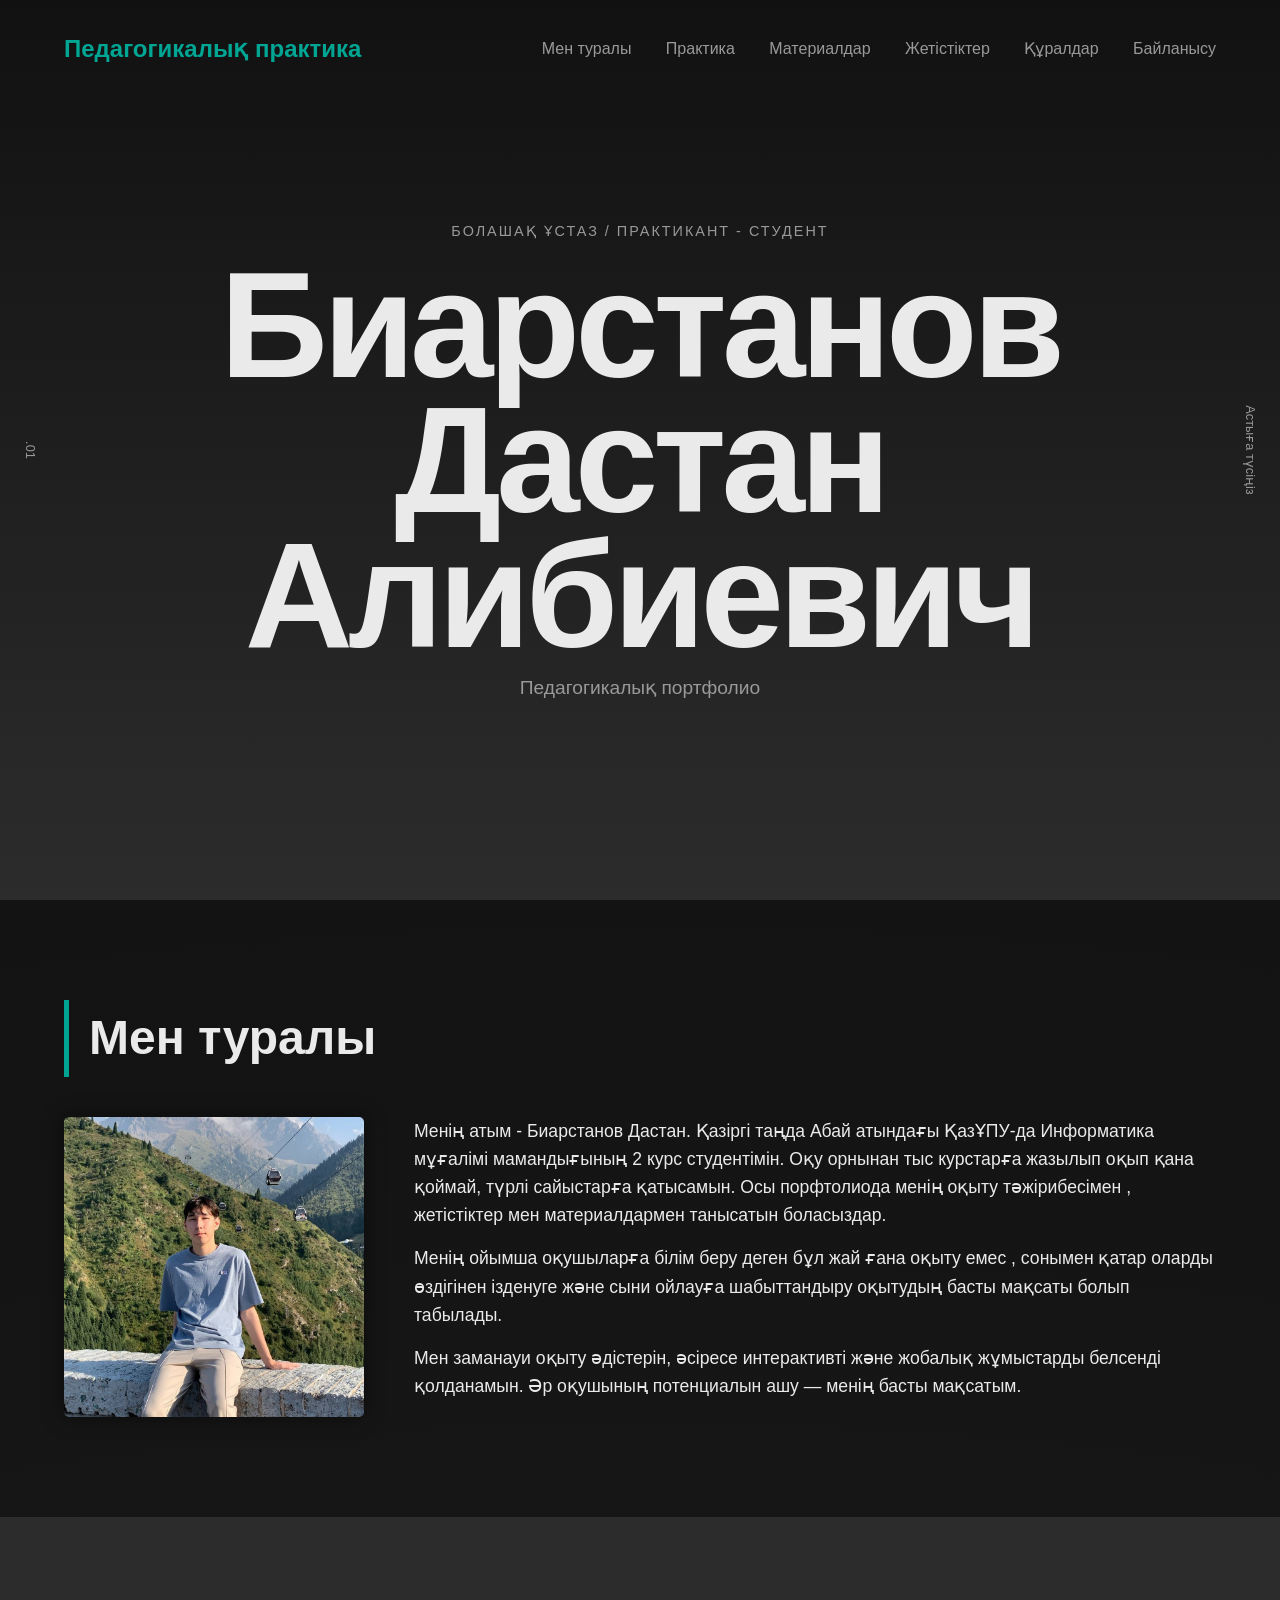
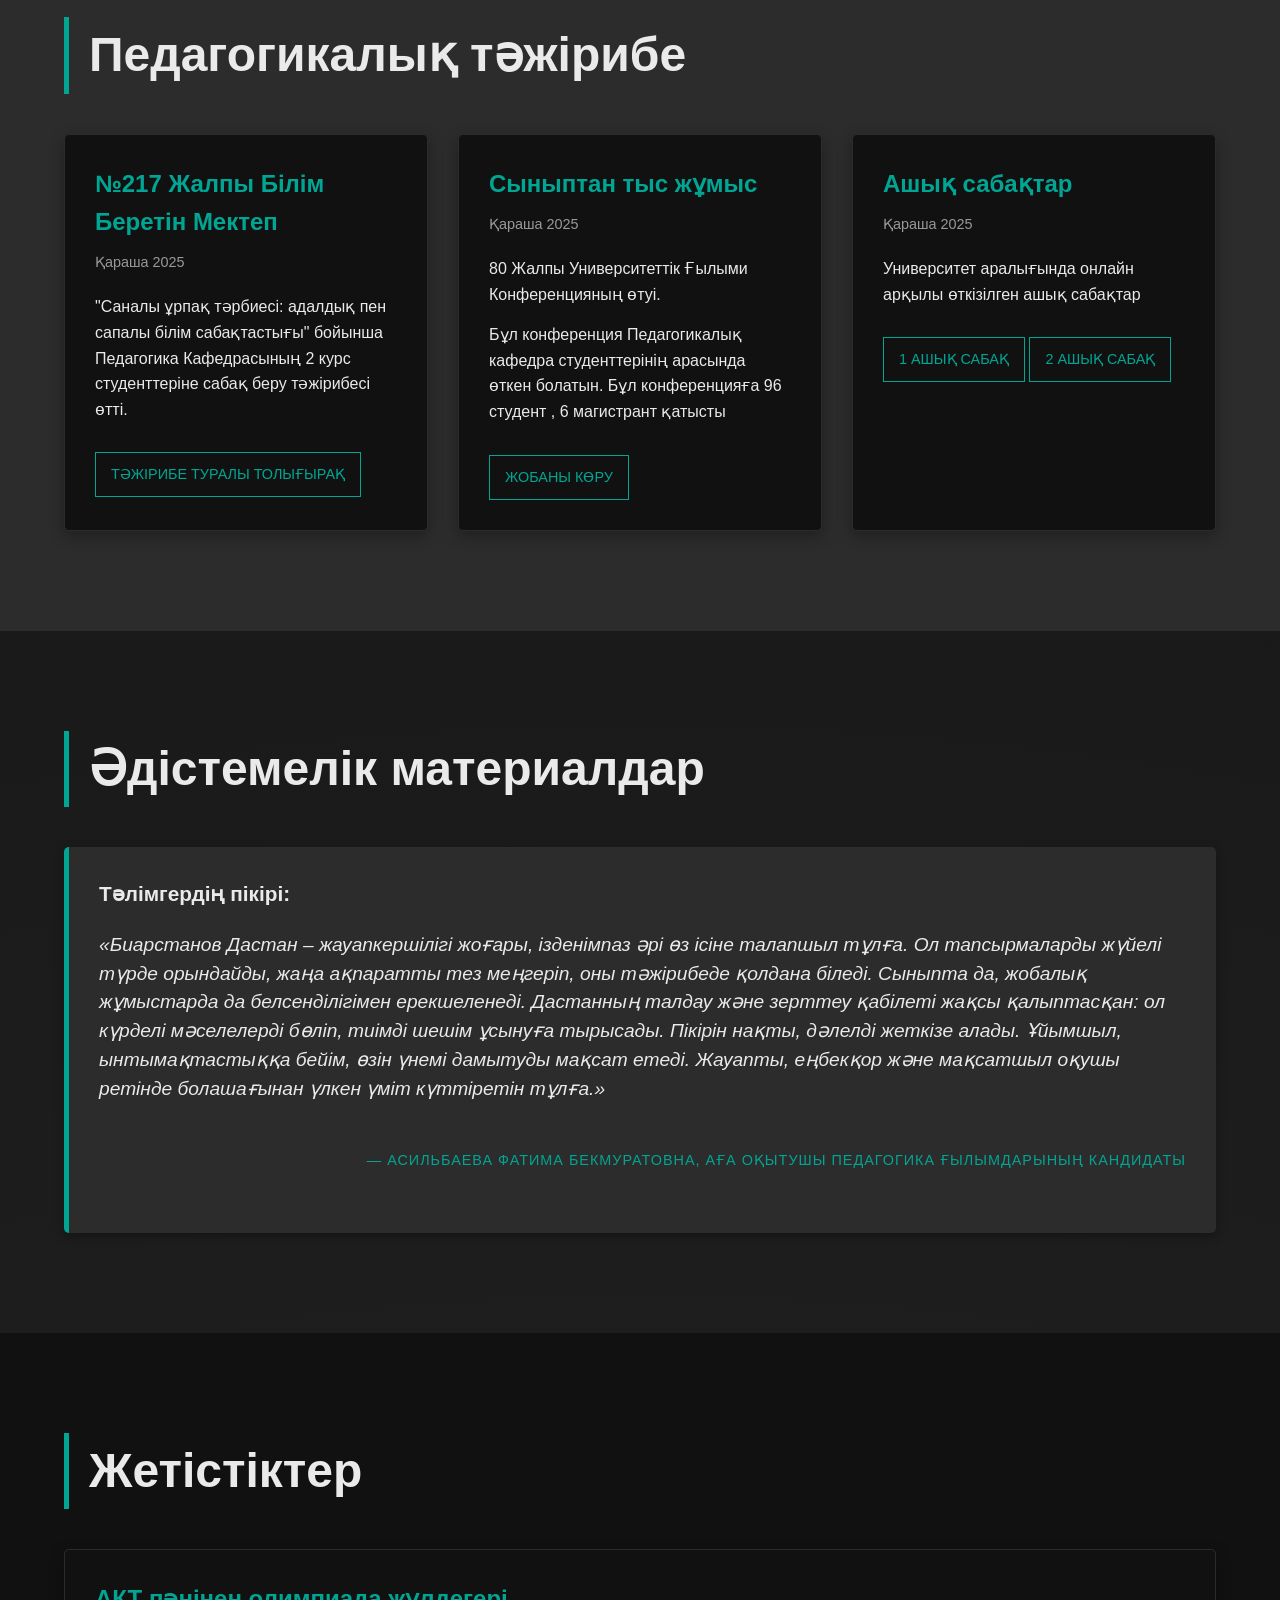
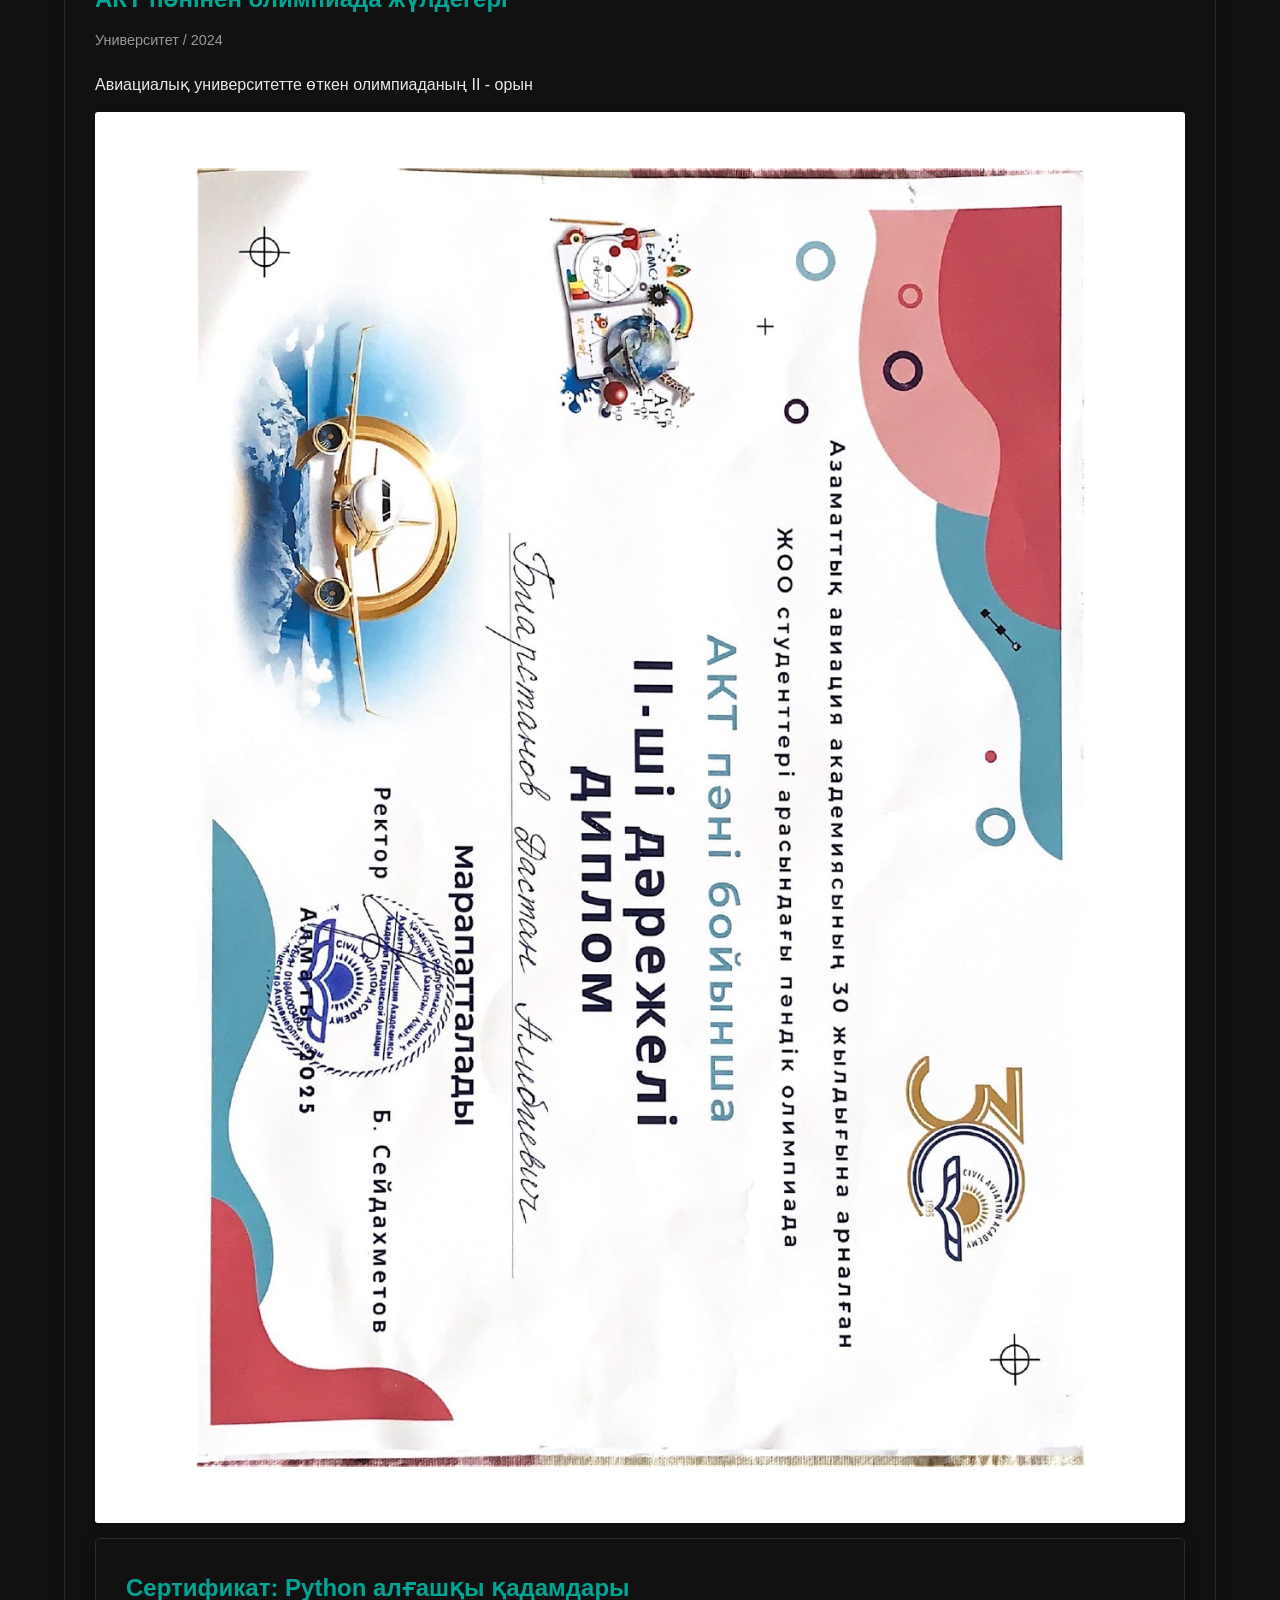
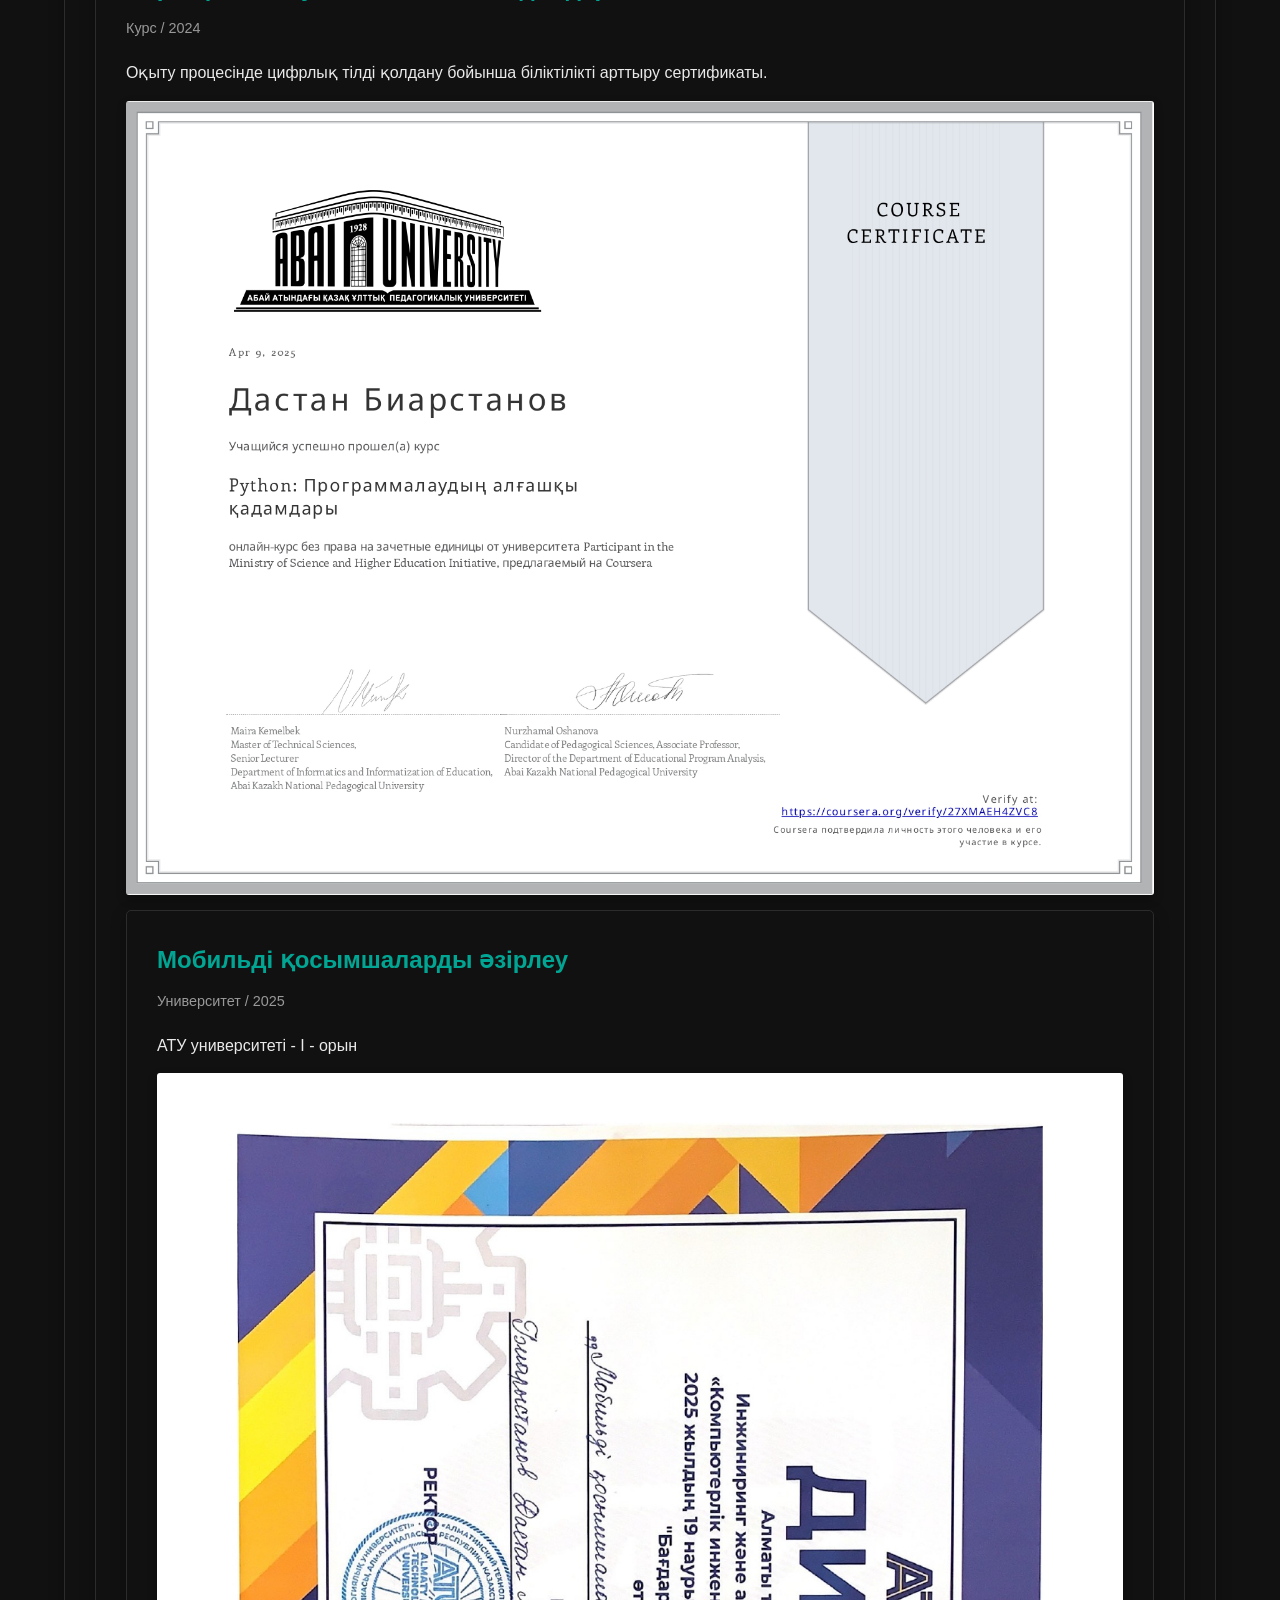
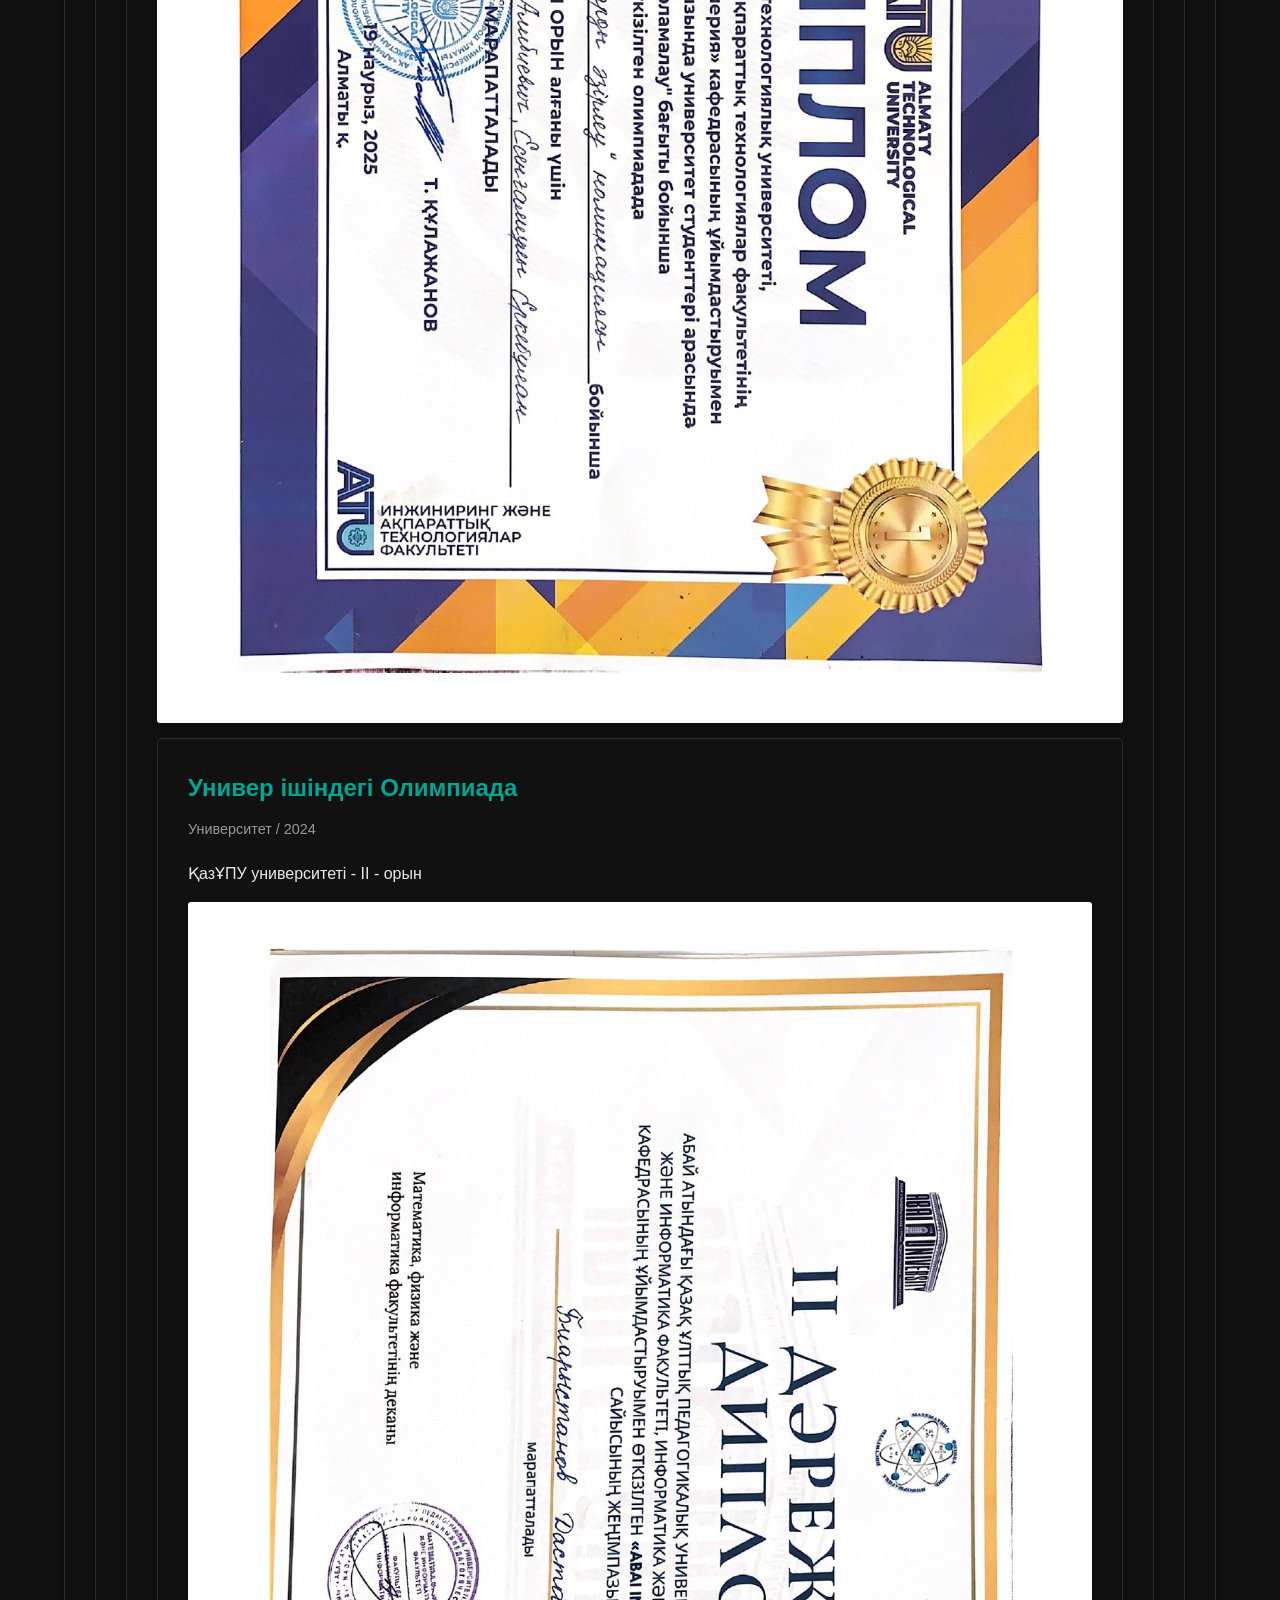
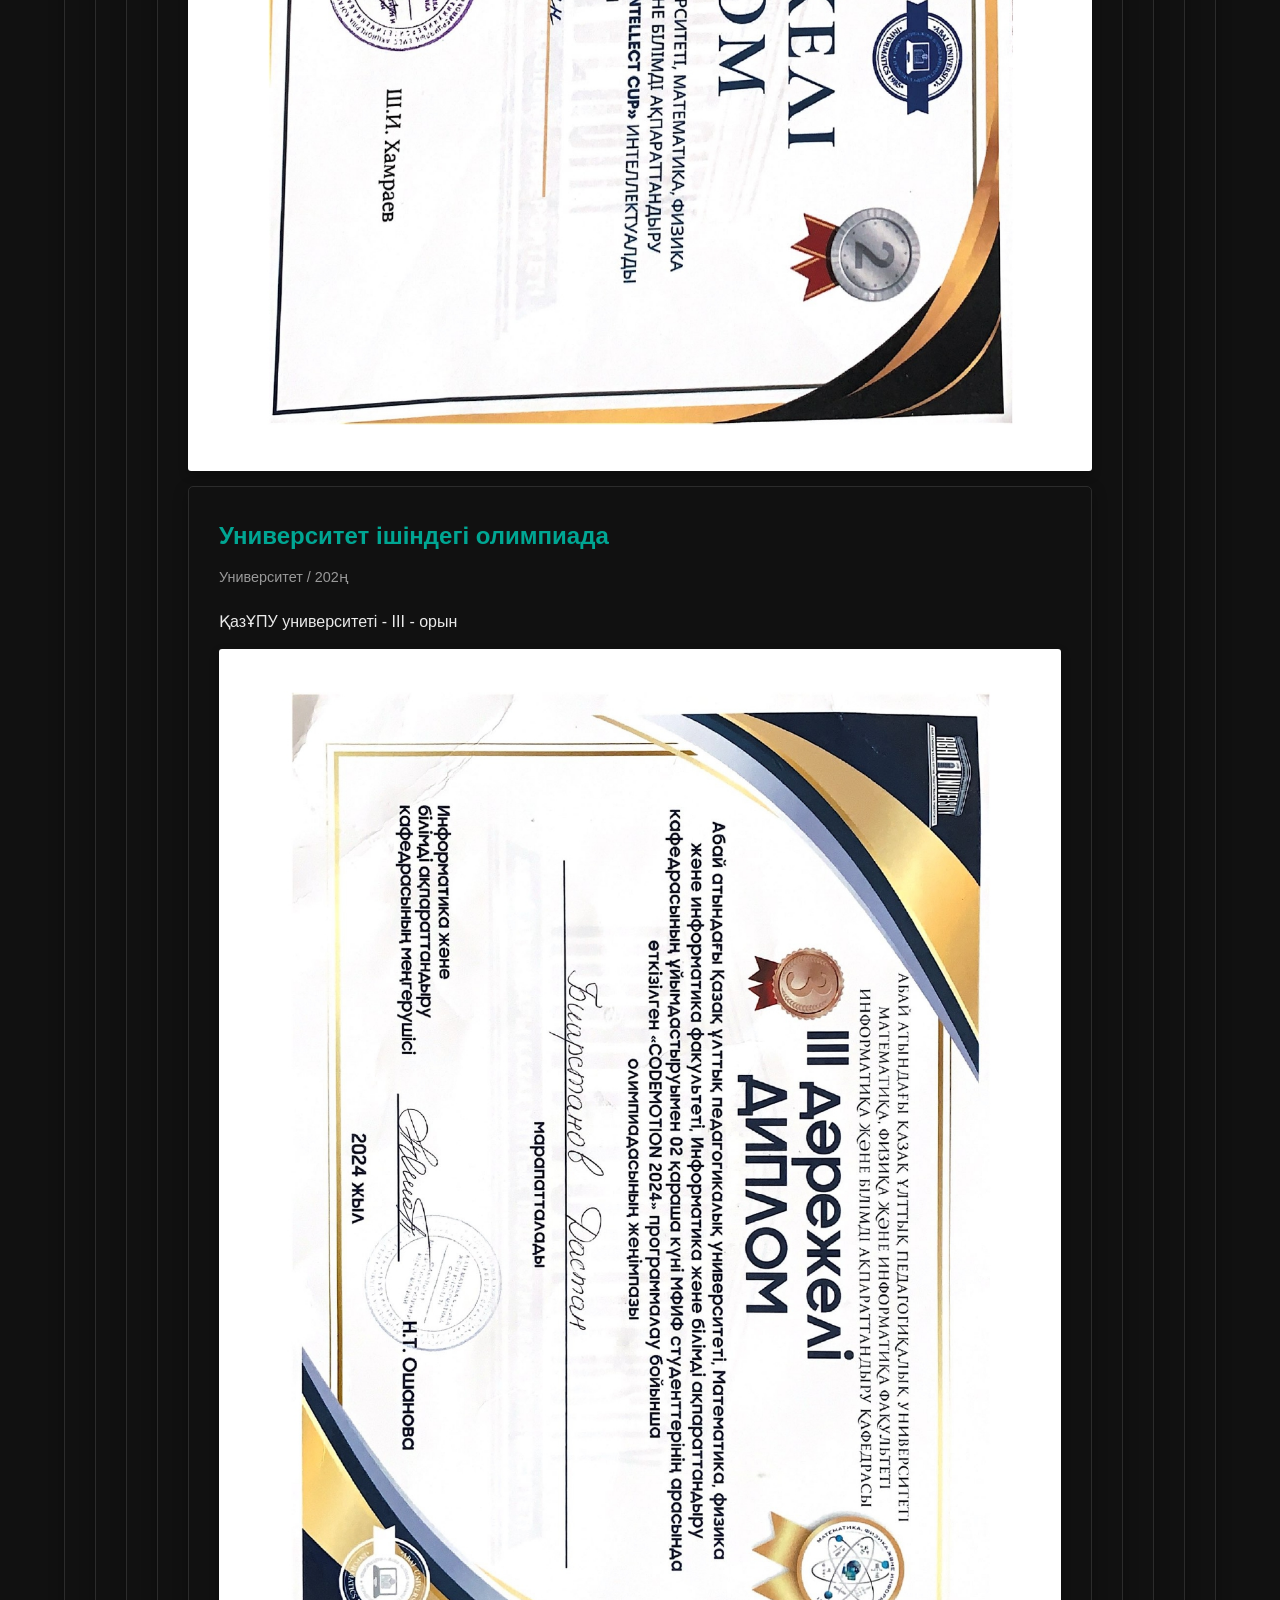
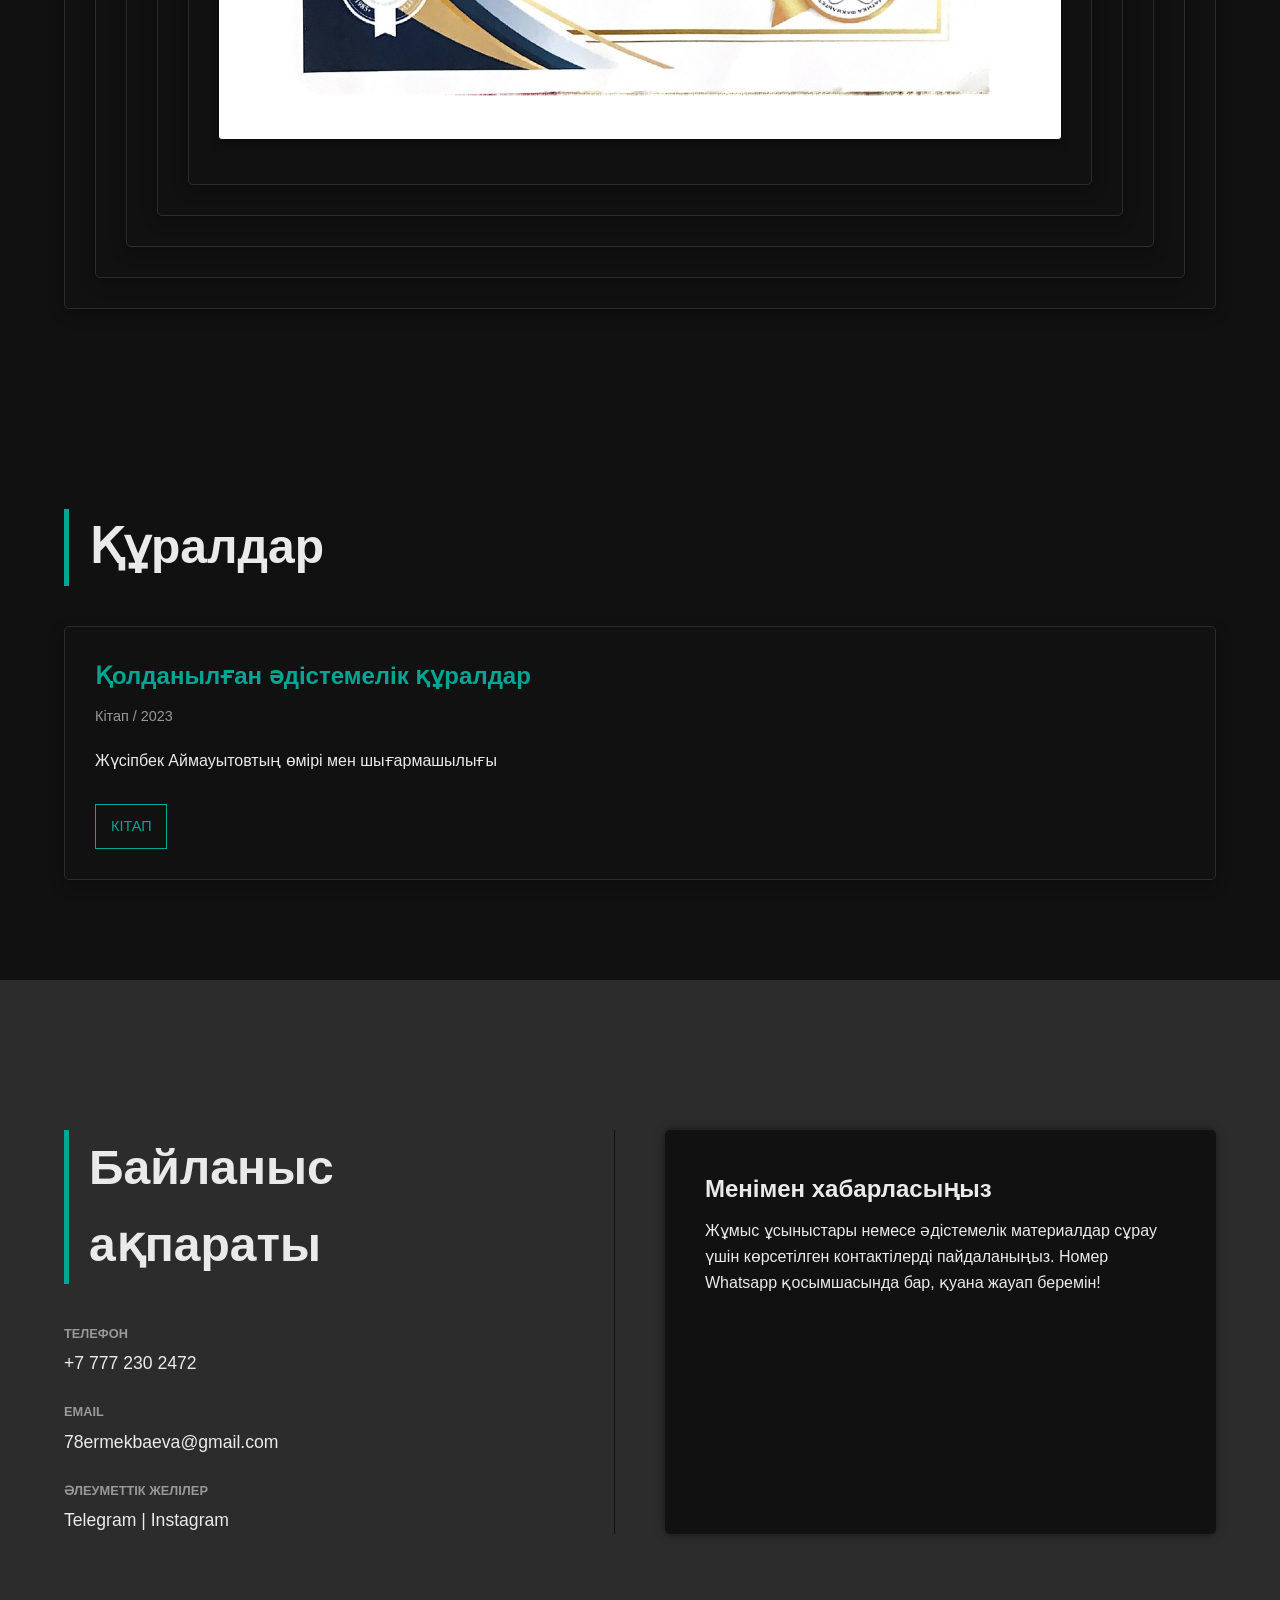
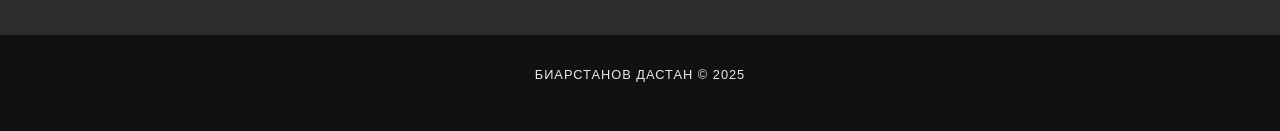
==== index.html @ b3227e5b "Add files via upload" ====
﻿<!DOCTYPE html>
<html lang="ru">
<head>
    <meta charset="UTF-8">
    <meta name="viewport" content="width=device-width, initial-scale=1.0">
    <title>Педагогическое Портфолио | Сандыбаев Еламан</title>
    <link href="css2?family=Montserrat:wght@300;400;700;900&display=swap" rel="stylesheet">
    <link rel="stylesheet" href="style.css">
</head>
<body>

<header class="hero-section">
    <div class="header-nav-container">
        <div class="logo">Педагогикалық практика</div>
        <nav>
            <a href="#about">Мен туралы</a>
            <a href="#practice">Практика</a>
            <a href="#materials">Материалдар</a>
            <a href="#achievements">Жетістіктер</a>
            <a href="#kuraldar">Құралдар</a> 
            <a href="#contact">Байланысу</a>
        </nav>
    </div>

    <div class="hero-content">
        <p class="subtitle">Болашақ ұстаз / практикант - студент</p>
        <h1 class="main-title">Биарстанов Дастан Алибиевич</h1>
        <p class="role-title">Педагогикалық портфолио</p>
    </div>

    <div class="decor-line left">.01</div>
    <div class="decor-line right">Астыға түсіңіз</div>
</header>

<main>
    <section id="about" class="portfolio-section about-me">
        <div class="section-content">
            <h2>Мен туралы</h2>
            <div class="about-grid">
                <img src="your-photo.jpg" alt="Еламан Сандыбаев фото" class="profile-photo">
                <div class="text-block">
                    <p>Менің атым - Биарстанов Дастан. Қазіргі таңда Абай атындағы ҚазҰПУ-да Информатика мұғалімі мамандығының 2 курс студентімін. Оқу орнынан тыс курстарға жазылып оқып қана қоймай, түрлі сайыстарға қатысамын. Осы порфтолиода менің оқыту тәжірибесімен , жетістіктер мен материалдармен танысатын боласыздар.
                    <p>Менің ойымша оқушыларға білім беру деген бұл жай ғана оқыту емес , сонымен қатар оларды өздігінен ізденуге және сыни ойлауға шабыттандыру оқытудың басты мақсаты болып табылады.</p>
                    <p>Мен заманауи оқыту әдістерін, әсіресе интерактивті және жобалық жұмыстарды белсенді қолданамын. Әр оқушының потенциалын ашу — менің басты мақсатым.</p>
                </div>
            </div>
        </div>
    </section>

    <section id="practice" class="portfolio-section practice-experience">
        <div class="section-content">
            <h2>Педагогикалық тәжірибе</h2>
            <div class="card-grid">
                <div class="practice-card">
                    <h3>№217 Жалпы Білім Беретін Мектеп</h3>
                    <p class="date-info">Қараша 2025</p>
                    <p>"Саналы ұрпақ тәрбиесі: адалдық пен сапалы білім сабақтастығы" бойынша Педагогика Кафедрасының 2 курс студенттеріне сабақ беру тәжірибесі өтті.</p>
                    <a class='view-button' href='practice.html'>Тәжірибе туралы толығырақ</a>
                </div>
                <div class="practice-card">
                    <h3>Сыныптан тыс жұмыс</h3>
                    <p class="date-info">Қараша 2025</p>
                    <p>80 Жалпы Университеттік Ғылыми Конференцияның өтуі.</p>
                    <p>Бұл конференция Педагогикалық кафедра студенттерінің арасында өткен болатын. Бұл конференцияға 96 студент , 6 магистрант қатысты</p>
                    <a class='view-button' href='project.html'>Жобаны көру</a>
                </div>
                <div class="practice-card">
                    <h3>Ашық сабақтар</h3>
                    <p class="date-info">Қараша 2025</p>
                    <p>Университет аралығында онлайн арқылы өткізілген ашық сабақтар</p>
                    <a class='view-button' href='https://youtu.be/f8MnXUunUM0'>1 Ашық сабақ</a>
                    <a class='view-button' href='https://youtu.be/q3raV3o5F7s'>2 Ашық сабақ</a>
                </div>
            </div>
        </div>
    </section>

    <section id="materials" class="portfolio-section materials">
        <div class="section-content">
            <h2>Әдістемелік материалдар</h2>

            <div class="mentor-quote">
                <h3>Тәлімгердің пікірі:</h3>
                <blockquote>
                    <p>«Биарстанов Дастан – жауапкершілігі жоғары, ізденімпаз әрі өз ісіне талапшыл тұлға. Ол тапсырмаларды жүйелі түрде орындайды, жаңа ақпаратты тез меңгеріп, оны тәжірибеде қолдана біледі. Сыныпта да, жобалық жұмыстарда да белсенділігімен ерекшеленеді.

                    Дастанның талдау және зерттеу қабілеті жақсы қалыптасқан: ол күрделі мәселелерді бөліп, тиімді шешім ұсынуға тырысады. Пікірін нақты, дәлелді жеткізе алады. Ұйымшыл, ынтымақтастыққа бейім, өзін үнемі дамытуды мақсат етеді.

                    Жауапты, еңбекқор және мақсатшыл оқушы ретінде болашағынан үлкен үміт күттіретін тұлға.»</p>
                    <footer>— Асильбаева Фатима Бекмуратовна, Аға оқытушы
                        Педагогика ғылымдарының кандидаты</footer>
                </blockquote>
            </div>
        </div>
    </section>
    <section id="achievements" class="portfolio-section achievements">
        <div class="section-content">
            <h2>Жетістіктер</h2>
            <div class="card-grid">
                <div class="practice-card">
                    <h3>АКТ пәнінен олимпиада жүлдегері</h3>
                    <p class="date-info">Университет / 2024</p>
                    <p>Авиациалық университетте өткен олимпиаданың II - орын</p>
                    <div class="gallery-item">
                        <a href="images/%D0%90%D0%9A%D0%A2%20%D1%81%D0%B5%D1%80%D1%82%D0%B8%D1%84%D0%B8%D0%BA%D0%B0%D1%82.jpg" target="_blank">
                            <img src="images/%D0%90%D0%9A%D0%A2%20%D1%81%D0%B5%D1%80%D1%82%D0%B8%D1%84%D0%B8%D0%BA%D0%B0%D1%82.jpg" alt="Презентация сәті">
                        </a>
                </div>
                <div class="practice-card">
                    <h3>Сертификат: Python алғашқы қадамдары</h3>
                    <p class="date-info">Курс / 2024</p>
                    <p>Оқыту процесінде цифрлық тілді қолдану бойынша біліктілікті арттыру сертификаты.</p>
                    <div class="gallery-item">
                        <a href="images/Сертификат2.jpg" target="_blank">
                            <img src="images/Сертификат2.jpg" alt="Презентация сәті">
                        </a>
                </div>
                <div class="practice-card">
                    <h3>Мобильді қосымшаларды әзірлеу</h3>
                    <p class="date-info">Университет / 2025</p>
                    <p>АТУ университеті - I - орын</p>
                    <div class="gallery-item">
                        <a href="images/Сертификат АТУ.jpg" target="_blank">
                            <img src="images/Сертификат АТУ.jpg" alt="Презентация сәті">
                        </a>
                </div>
                <div class="practice-card">
                    <h3>Универ ішіндегі Олимпиада</h3>
                    <p class="date-info">Университет / 2024</p>
                    <p>ҚазҰПУ университеті - II - орын</p>
                    <div class="gallery-item">
                        <a href="images/Сертификат.jpg" target="_blank">
                            <img src="images/Сертификат.jpg" alt="Презентация сәті">
                        </a>
                </div>
                <div class="practice-card">
                    <h3>Университет ішіндегі олимпиада</h3>
                    <p class="date-info">Университет / 202ң</p>
                    <p>ҚазҰПУ университеті - III - орын</p>
                    <div class="gallery-item">
                        <a href="images/Абай сертификат.jpg" target="_blank">
                            <img src="images/Абай сертификат.jpg" alt="Презентация сәті">
                        </a>
                </div>
            </div>
        </div>
    </div></div></section>
    <section id="kuraldar" class="portfolio-section achievements">
        <div class="section-content">
            <h2>Құралдар</h2>
            <div class="card-grid">
                <div class="practice-card">
                    <h3>Қолданылған әдістемелік құралдар</h3>
                    <p class="date-info">Кітап / 2023</p>
                    <p>Жүсіпбек Аймауытовтың өмірі мен шығармашылығы</p>
                    <a class='view-button' href='https://share.google/4iYVhz6BP6LVkXUvd'>Кітап</a>
                </div>
            </div>
        </div>
    </div></div></section>

    <section id="contact" class="portfolio-section contact-info">
        <div class="contact-grid">
            <div class="contact-details">
                <h2>Байланыс ақпараты</h2>
                <p class="detail-label">Телефон</p>
                <p class="detail-value">+7 777 230 2472</p>

                <p class="detail-label">Email</p>
                <p class="detail-value"><a href="mailto:78ermekbaeva@gmail.com">78ermekbaeva@gmail.com</a></p>

                <p class="detail-label">Әлеуметтік желілер</p>
                <p class="detail-value"><a href="https://t.me/kazboyorig">Telegram</a> | <a href="https://www.instagram.com/dastanguance/">Instagram</a> </p>
            </div>

            <div class="contact-form-placeholder">
                <h3>Менімен хабарласыңыз</h3>
                <p>Жұмыс ұсыныстары немесе әдістемелік материалдар сұрау үшін көрсетілген контактілерді пайдаланыңыз. Номер Whatsapp қосымшасында бар, қуана жауап беремін!</p>
            </div>
        </div>
    </section>
</main>

<footer>
    <p>Биарстанов Дастан &copy; 2025</p>
</footer>

</body>
</html>
---- style.css ----
﻿/* ================================== */
/* 1. БАЗОВЫЕ СТИЛИ И ПЕРЕМЕННЫЕ */
/* ================================== */

:root {
    /* Цветовая палитра: Темный фон, светлый текст, тонкий акцент */
    --color-dark-bg: #111111; /* Самый темный цвет (для фона) */
    --color-mid-bg: #2C2C2C; /* Для карточек, форм и секций */
    --color-light-text: #EAEAEA; /* Светлый текст */
    --color-gray-text: #999999; /* Серый текст / подзаголовки */
    --color-accent: #00A693; /* Тонкий акцентный цвет (бирюзовый/зеленоватый) */
}

* {
    margin: 0;
    padding: 0;
    box-sizing: border-box;
}

/* Подключение шрифта Montserrat (бесплатный аналог CERA CY) */
@import url('css2');

body {
    font-family: 'Montserrat', sans-serif; /* Использование выбранного шрифта */

    /* Эффект градиентного фона с освещением в центре */
    background-color: var(--color-dark-bg);
    background-image: radial-gradient(circle at center, rgba(44, 44, 44, 1) 0%, rgba(17, 17, 17, 1) 90%);

    color: var(--color-light-text);
    line-height: 1.6;
    scroll-behavior: smooth; /* Улучшение: Плавный скролл */
    overflow-x: hidden;
}

/* Общие стили для секций и заголовков */
.portfolio-section {
    padding: 100px 5%;
}

.section-content {
    max-width: 1200px;
    margin: 0 auto;
}

h1 {
    font-weight: 900;
    font-size: 8vw;
    letter-spacing: -3px;
}

h2 {
    font-weight: 700;
    font-size: 3em;
    margin-bottom: 40px;
    color: var(--color-light-text);
    border-left: 5px solid var(--color-accent);
    padding-left: 20px;
}

h3 {
    font-weight: 700;
    font-size: 1.5em;
    color: var(--color-accent);
    margin-bottom: 10px;
}

p {
    margin-bottom: 15px;
    color: var(--color-light-text);
}

a {
    color: var(--color-light-text);
    text-decoration: none;
    transition: color 0.3s ease;
}

a:hover {
    color: var(--color-accent);
}

/* ================================== */
/* 2. HERO SECTION (.01) */
/* ================================== */

.hero-section {
    height: 100vh;
    /* Тонкий линейный градиент для контраста с body */
    background-image: linear-gradient(to bottom, var(--color-dark-bg) 0%, var(--color-mid-bg) 100%);

    display: flex;
    flex-direction: column;
    justify-content: space-between;
    padding: 30px 5%;
    position: relative;
    overflow: hidden;
}

.header-nav-container {
    display: flex;
    justify-content: space-between;
    align-items: center;
    max-width: 1200px;
    width: 100%;
    margin: 0 auto;
    z-index: 10;
}

.logo {
    font-size: 1.5em;
    font-weight: 700;
    color: var(--color-accent);
}

nav a {
    margin-left: 30px;
    font-weight: 400;
    color: var(--color-gray-text);
}

nav a:hover {
    color: var(--color-light-text);
}

.hero-content {
    text-align: center;
    flex-grow: 1;
    display: flex;
    flex-direction: column;
    justify-content: center;
    align-items: center;
}

.main-title {
    font-size: 150px;
    font-weight: 900;
    line-height: 0.9;
    letter-spacing: -5px;
    margin: 0;
}

.subtitle {
    font-size: 0.9em;
    color: var(--color-gray-text);
    text-transform: uppercase;
    letter-spacing: 2px;
    margin-bottom: 15px;
}

.role-title {
    font-size: 1.2em;
    color: var(--color-gray-text);
    margin-top: 10px;
}

/* Вертикальные декоративные линии */
.decor-line {
    position: absolute;
    writing-mode: vertical-rl;
    text-orientation: mixed;
    color: var(--color-gray-text);
    font-size: 0.8em;
    font-weight: 300;
    padding: 10px 0;
}

.decor-line.left {
    left: 20px;
    top: 50%;
    transform: translateY(-50%);
}

.decor-line.right {
    right: 20px;
    top: 50%;
    transform: translateY(-50%);
}

/* ================================== */
/* 3. ABOUT ME SECTION */
/* ================================== */

.about-grid {
    display: grid;
    grid-template-columns: 300px 1fr;
    gap: 50px;
    align-items: start;
}

.profile-photo {
    width: 100%;
    height: 300px;
    object-fit: cover;
    border-radius: 5px;
    box-shadow: 0 0 20px rgba(0, 0, 0, 0.5);
}

.text-block p {
    font-size: 1.1em;
}

/* ================================== */
/* 4. PRACTICE & MATERIALS SECTIONS */
/* ================================== */

.practice-experience {
    background-color: var(--color-mid-bg); /* Темный фон для выделения секции */
}

.card-grid {
    display: grid;
    grid-template-columns: repeat(auto-fit, minmax(300px, 1fr));
    gap: 30px;
}

.practice-card {
    background-color: var(--color-dark-bg);
    padding: 30px;
    border-radius: 5px;
    box-shadow: 0 5px 15px rgba(0, 0, 0, 0.3);
    border: 1px solid var(--color-mid-bg);
}

.date-info {
    color: var(--color-gray-text);
    font-size: 0.9em;
    margin-bottom: 20px;
}

.view-button {
    display: inline-block;
    padding: 10px 15px;
    border: 1px solid var(--color-accent);
    color: var(--color-accent);
    font-size: 0.9em;
    margin-top: 15px;
    transition: all 0.3s ease;
    text-transform: uppercase;
}

.view-button:hover {
    background-color: var(--color-accent);
    color: var(--color-dark-bg);
}

.material-list {
    list-style: none;
    padding: 0;
}

.material-list li {
    padding: 15px 0;
    border-bottom: 1px solid var(--color-mid-bg);
}

.material-list li:last-child {
    border-bottom: none;
}

.material-list a {
    font-size: 1.1em;
    font-weight: 400;
}

/* ================================== */
/* 5. CONTACT SECTION (.03) */
/* ================================== */

.contact-info {
    background-color: var(--color-mid-bg);
}

.contact-grid {
    display: grid;
    grid-template-columns: 1fr 1fr;
    gap: 50px;
    padding-top: 50px;
}

.contact-details {
    padding-right: 50px;
    border-right: 1px solid var(--color-dark-bg);
}

.detail-label {
    text-transform: uppercase;
    color: var(--color-gray-text);
    font-size: 0.8em;
    margin-top: 25px;
    margin-bottom: 5px;
    font-weight: 700;
}

.detail-value {
    font-size: 1.1em;
    margin-bottom: 0;
}

.contact-form-placeholder {
    padding-left: 50px;
    background-color: var(--color-dark-bg);
    padding: 40px;
    border-radius: 5px;
    box-shadow: 0 0 10px rgba(0, 0, 0, 0.5);
}

.contact-form-placeholder h3 {
    color: var(--color-light-text);
}

/* ================================== */
/* 6. FOOTER */
/* ================================== */

footer {
    text-align: center;
    padding: 30px 0;
    font-size: 0.8em;
    color: var(--color-gray-text);
    text-transform: uppercase;
    letter-spacing: 1px;
    border-top: 1px solid var(--color-mid-bg);
}

/* ================================== */
/* 7. АДАПТИВНОСТЬ (MEDIA QUERIES) */
/* ================================== */

@media (max-width: 900px) {
    .main-title {
        font-size: 10vw;
    }

    .about-grid, .contact-grid {
        grid-template-columns: 1fr;
    }

    .contact-details {
        border-right: none;
        padding-right: 0;
        padding-bottom: 30px;
        border-bottom: 1px solid var(--color-dark-bg);
    }

    .contact-form-placeholder {
        padding-left: 0;
        margin-top: 20px;
    }
}

@media (max-width: 600px) {
    .decor-line {
        display: none;
    }

    .hero-section {
        padding: 20px;
    }

    nav {
        display: none;
    }

    h2 {
        font-size: 2em;
        padding-left: 10px;
    }
}

/* ================================== */
/* 8. УЛУЧШЕНИЯ ЮЗАБИЛИТИ И ДЕТАЛИЗАЦИЯ (Добавлено) */
/* ================================== */

/* Добавление стилей для изображений в списках/контенте */
.material-list img,
.section-content img:not(.profile-photo) {
    max-width: 100%;
    height: auto;
    border-radius: 3px;
    margin-top: 15px;
    margin-bottom: 15px;
    display: block; /* Убедимся, что ведет себя как блочный элемент */
    box-shadow: 0 4px 10px rgba(0, 0, 0, 0.3); /* Легкая тень для выделения */
}

.achievements {
    background-color: var(--color-dark-bg);
}
/* ================================== */
/* 10. ТӘЛІМГЕР ПІКІРІНІҢ СТИЛІ (Mentor Quote) */
/* ================================== */

.mentor-quote {
    background-color: var(--color-mid-bg); /* Артқы фон */
    padding: 30px;
    border-radius: 5px;
    border-left: 5px solid var(--color-accent); /* Акценттік сызық */
    margin-top: 40px;
    box-shadow: 0 3px 10px rgba(0, 0, 0, 0.3);
}

.mentor-quote h3 {
    color: var(--color-light-text); /* Заголовок ақ түсті болады */
    margin-bottom: 20px;
    font-size: 1.3em;
}

.mentor-quote blockquote {
    margin: 0;
    padding: 0;
}

.mentor-quote blockquote p {
    font-size: 1.2em;
    font-style: italic; /* Курсивный текст */
    color: var(--color-light-text);
    line-height: 1.5;
    margin-bottom: 15px;
}

.mentor-quote footer {
    display: block;
    text-align: right;
    font-size: 0.9em;
    color: var(--color-accent); /* Автордың аты акценттік түсте */
    margin-top: 10px;
}
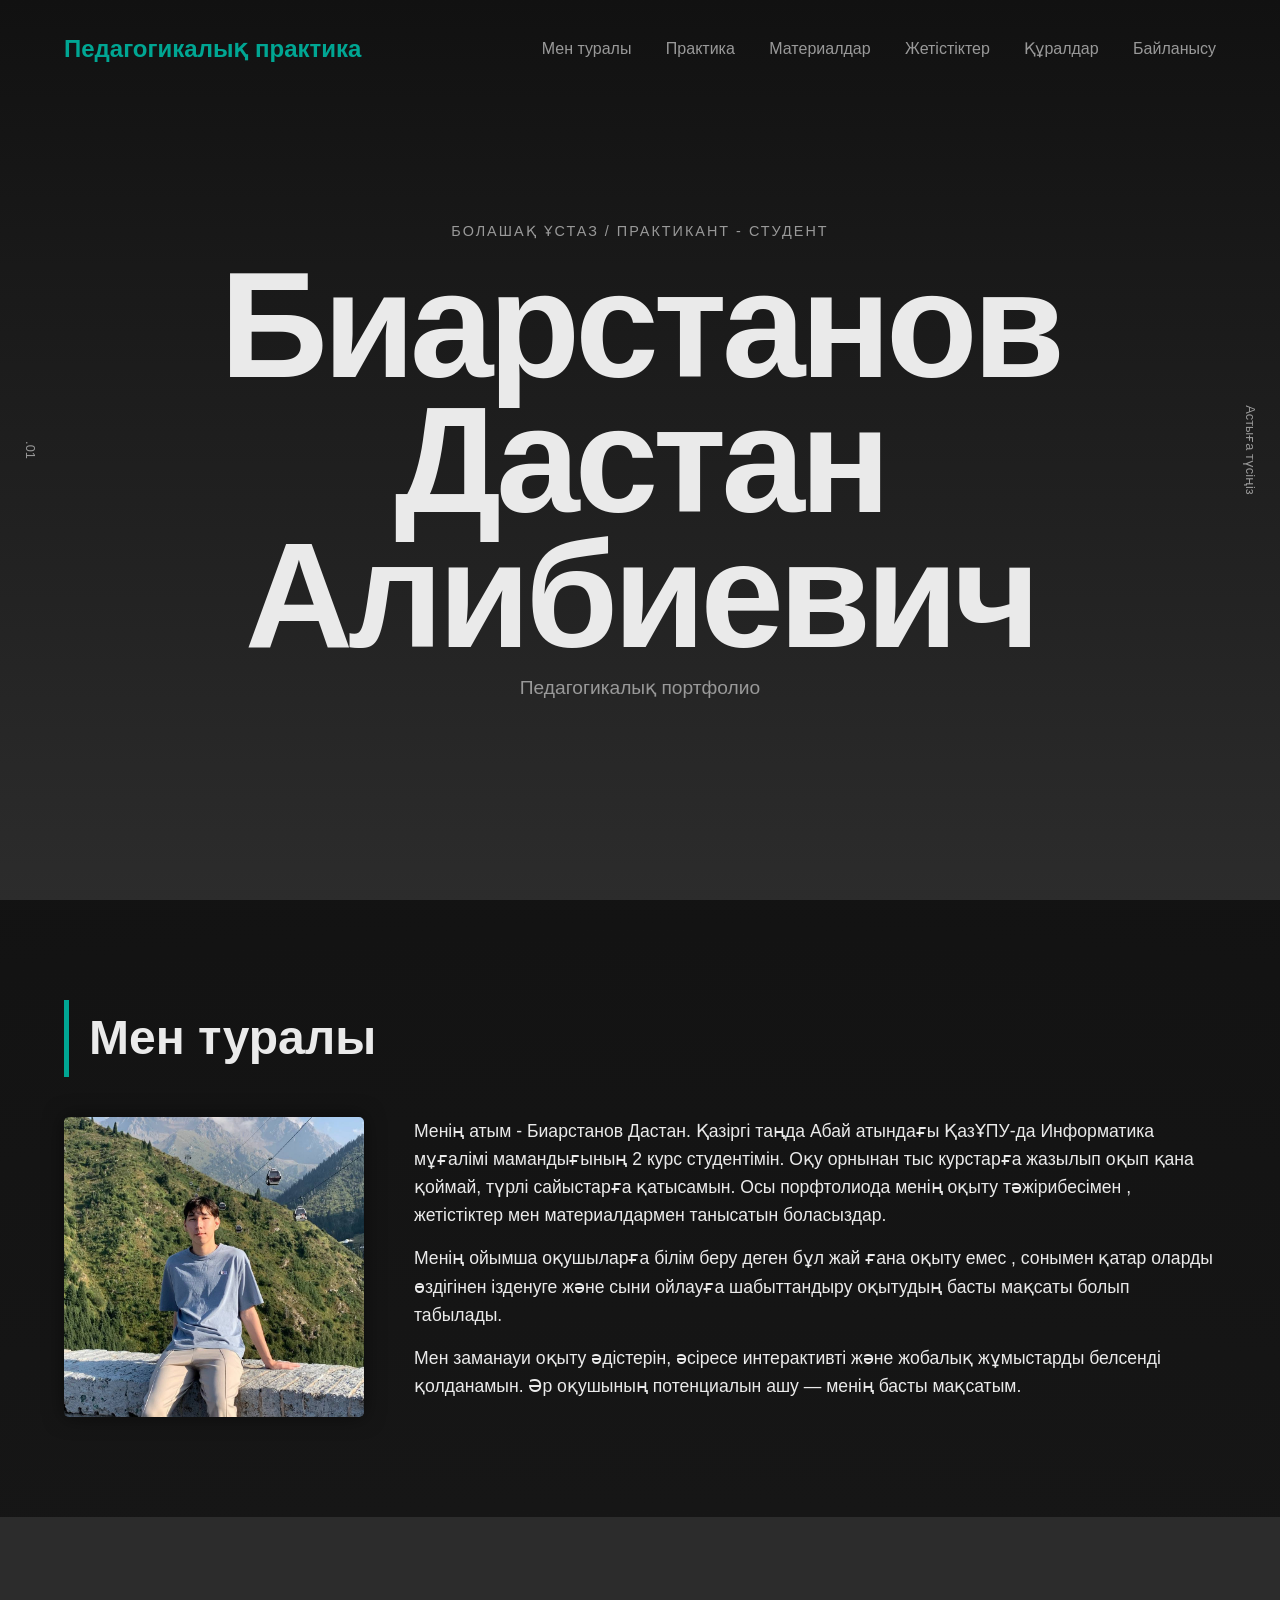
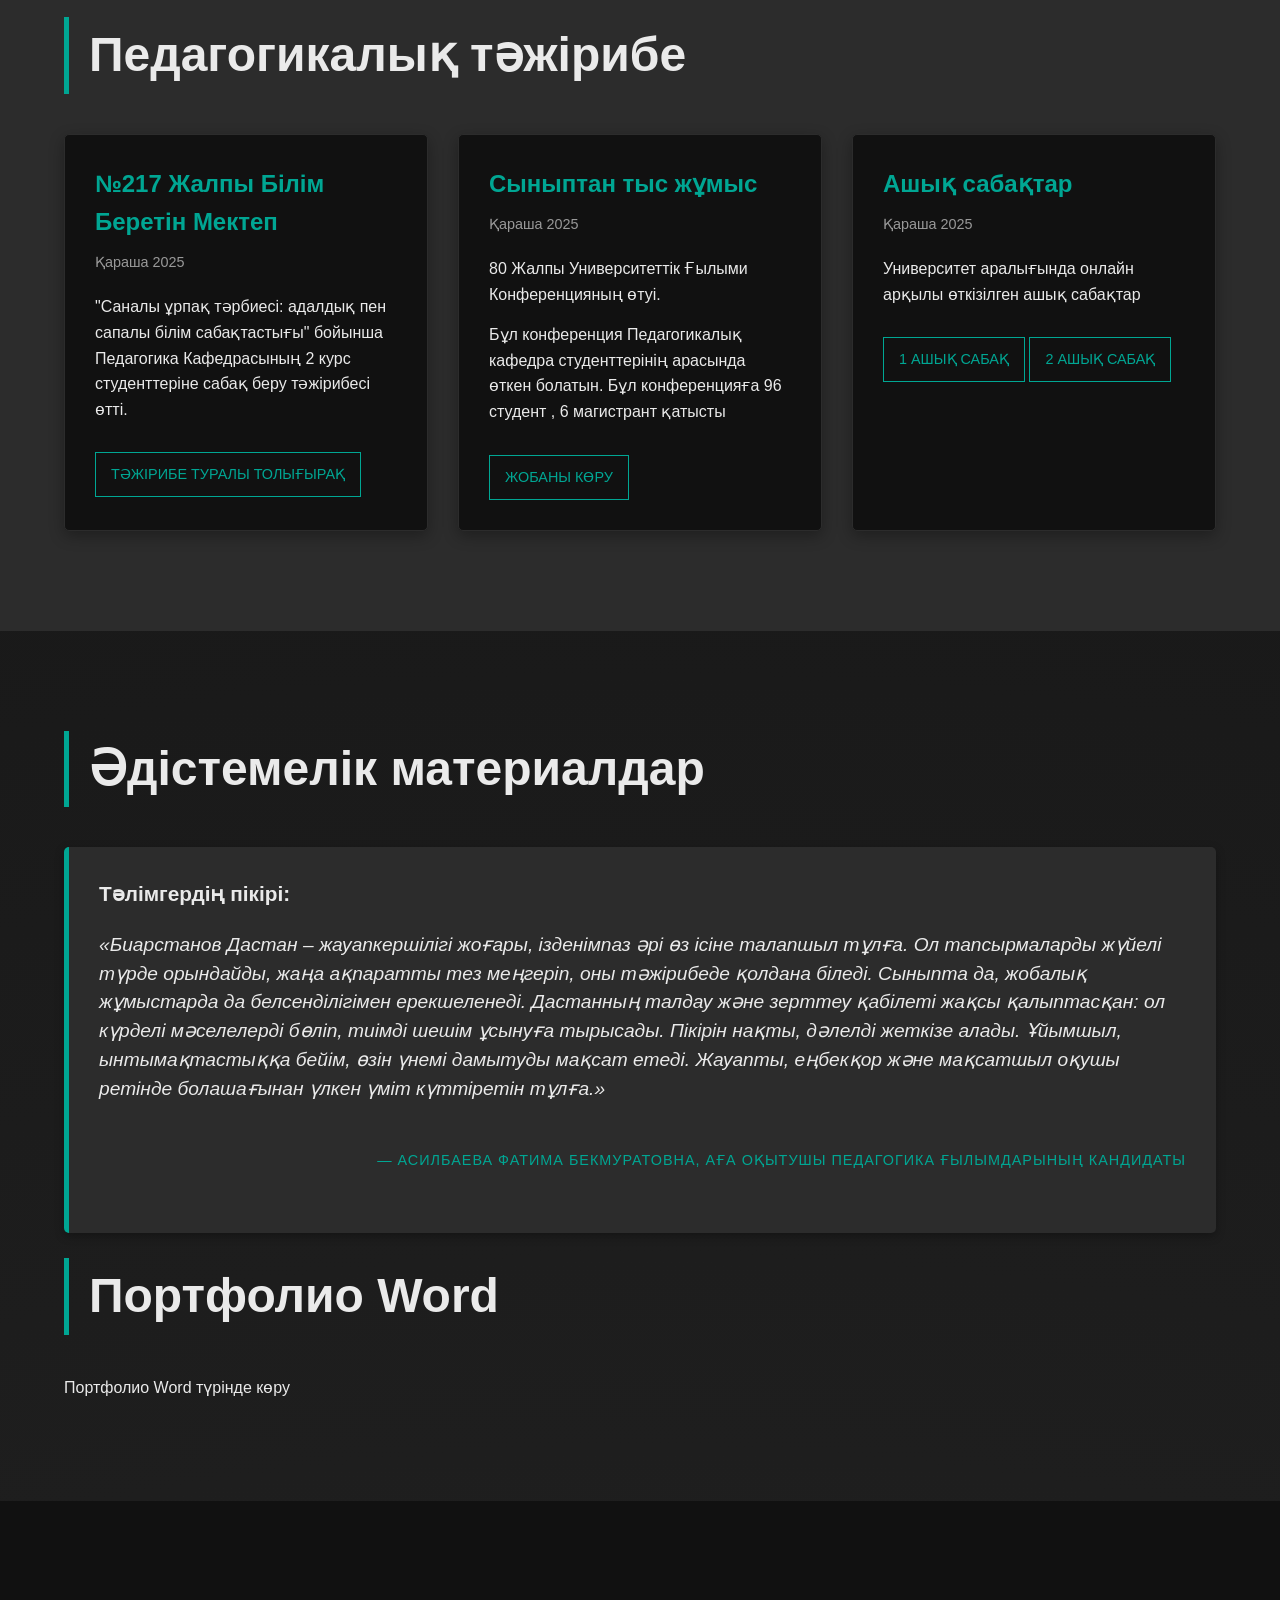
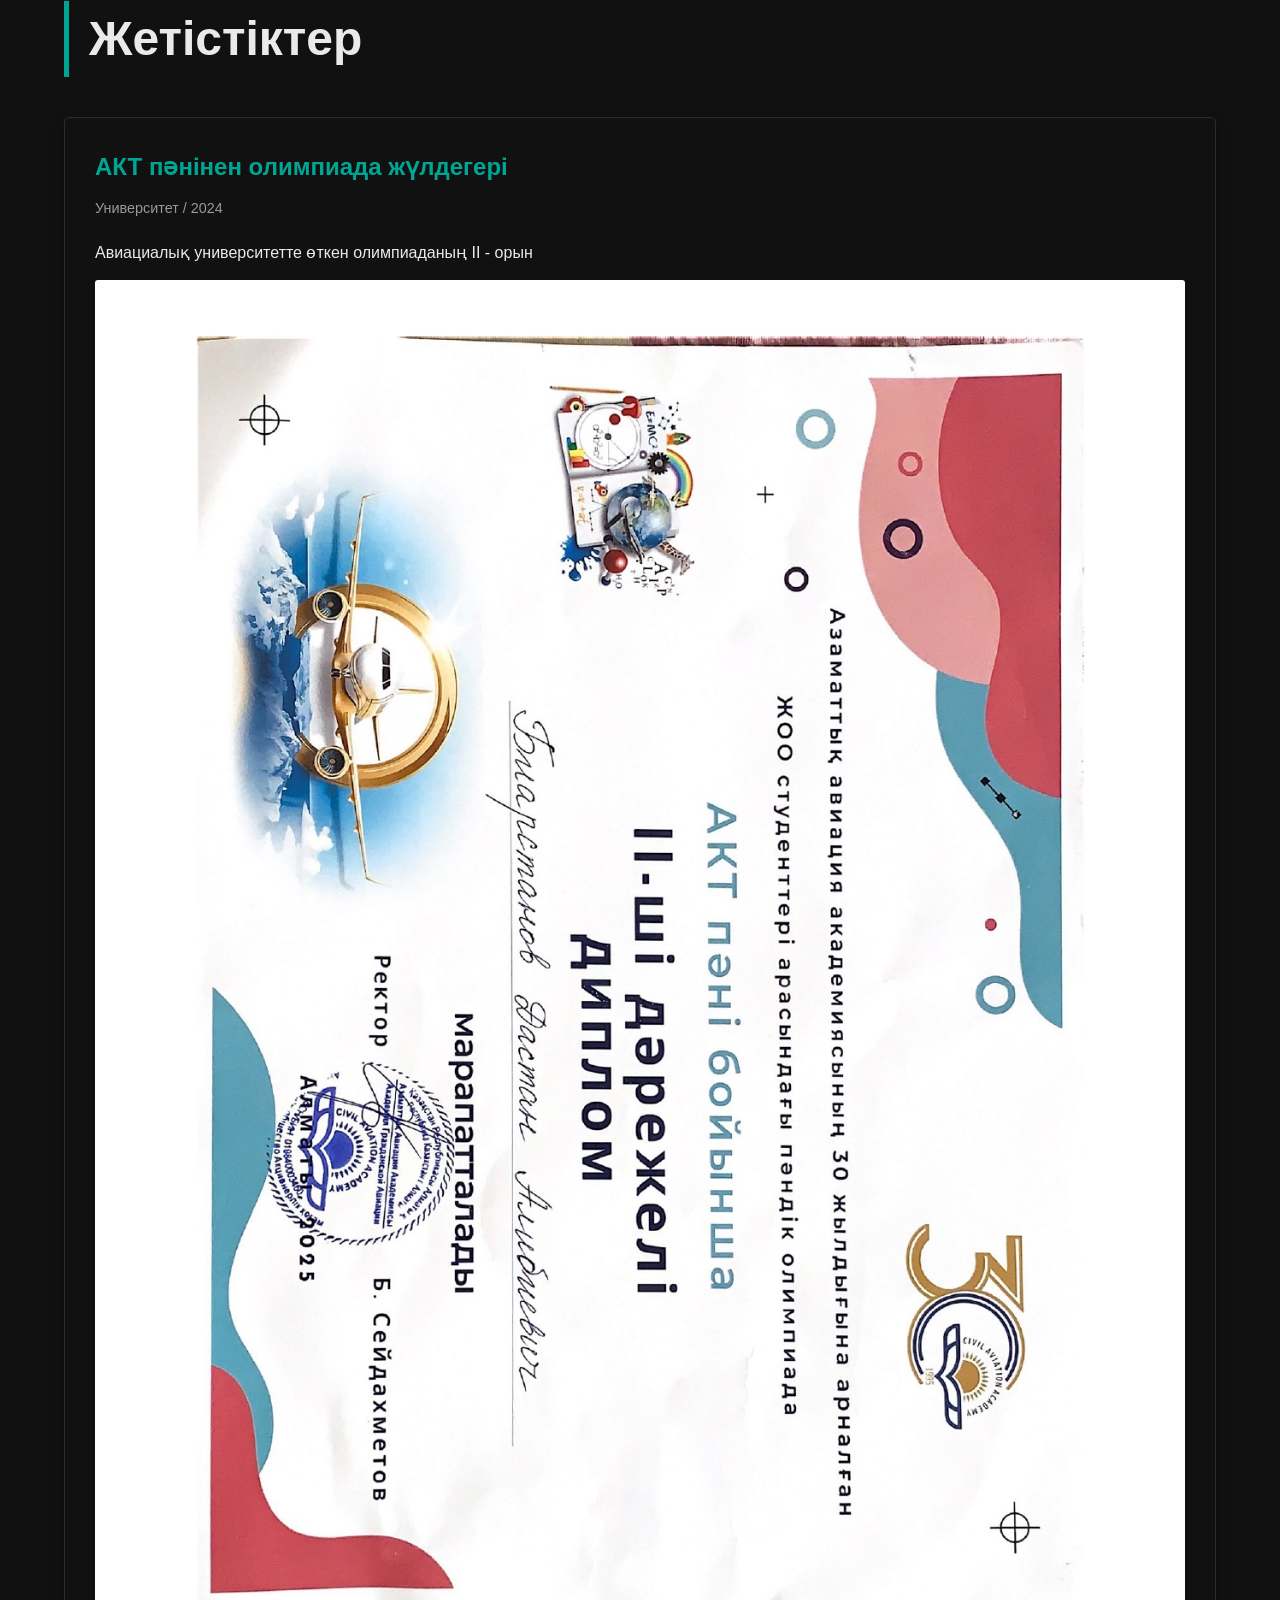
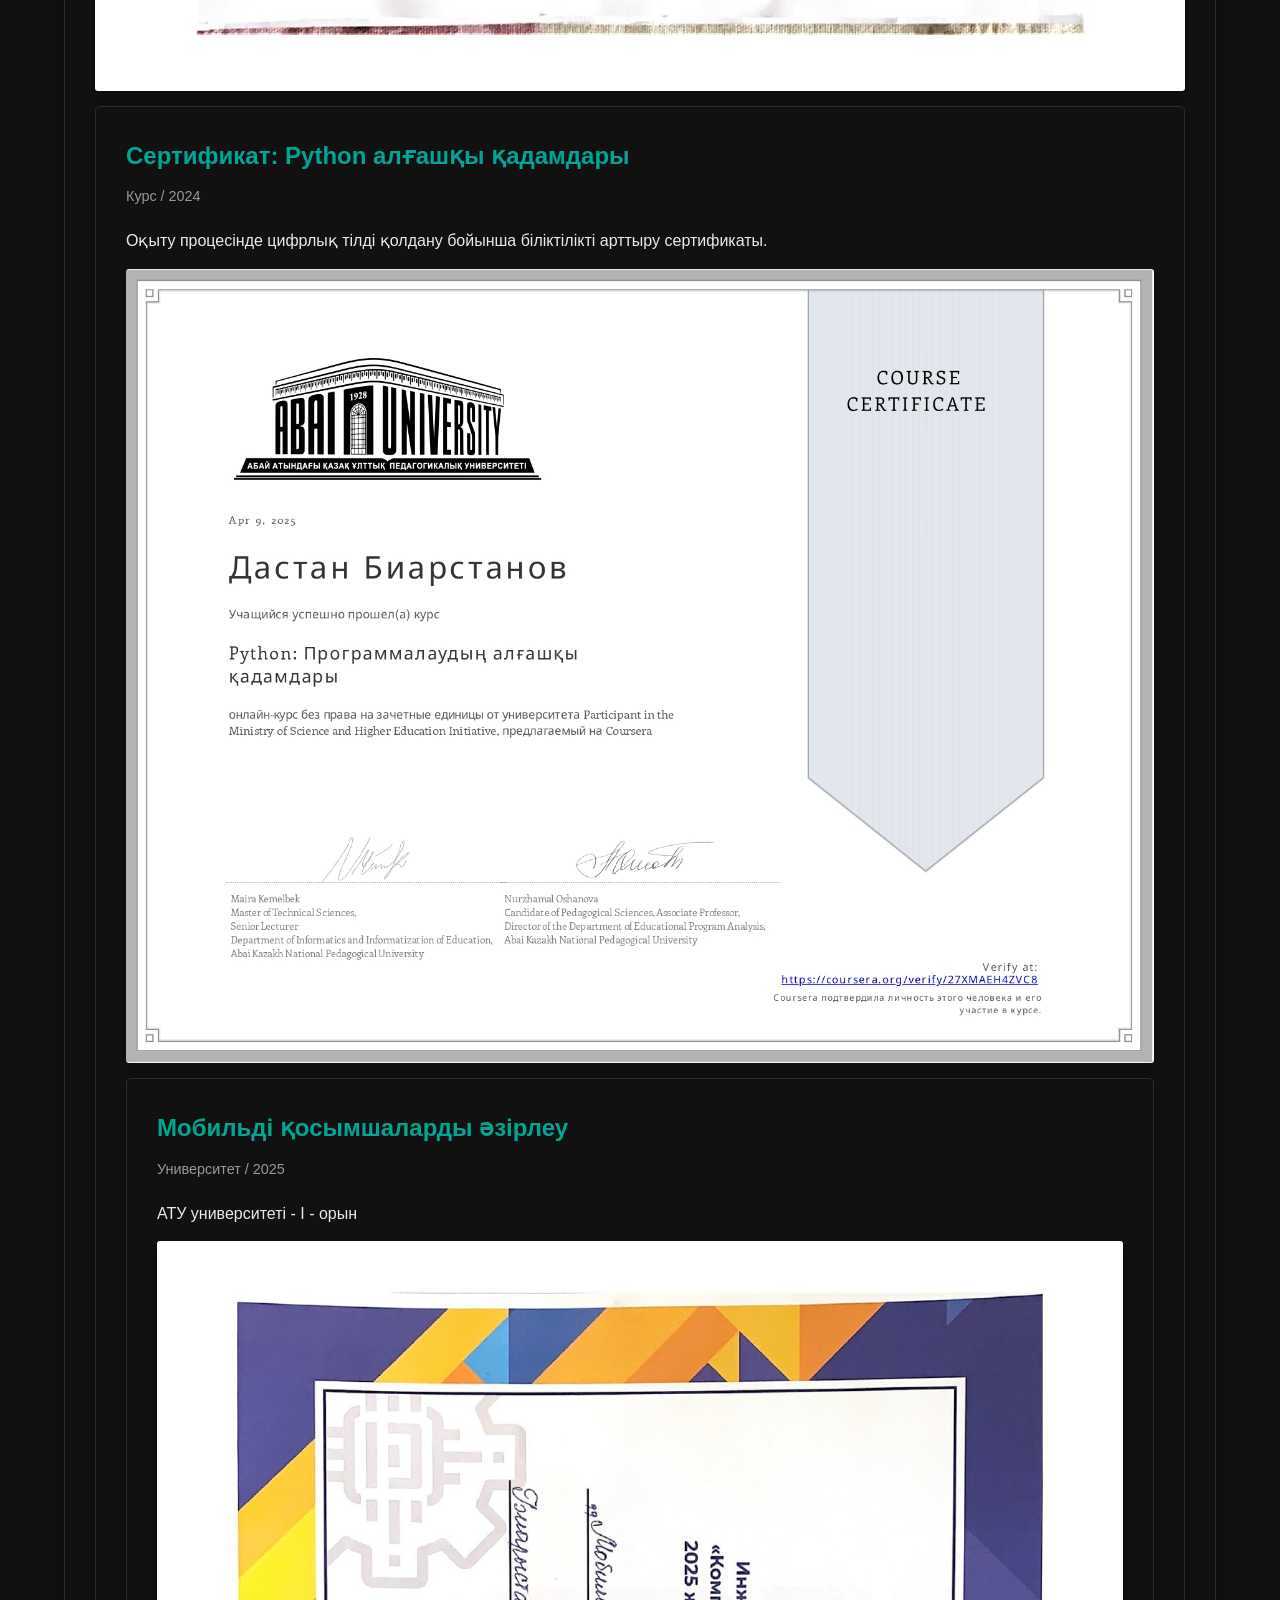
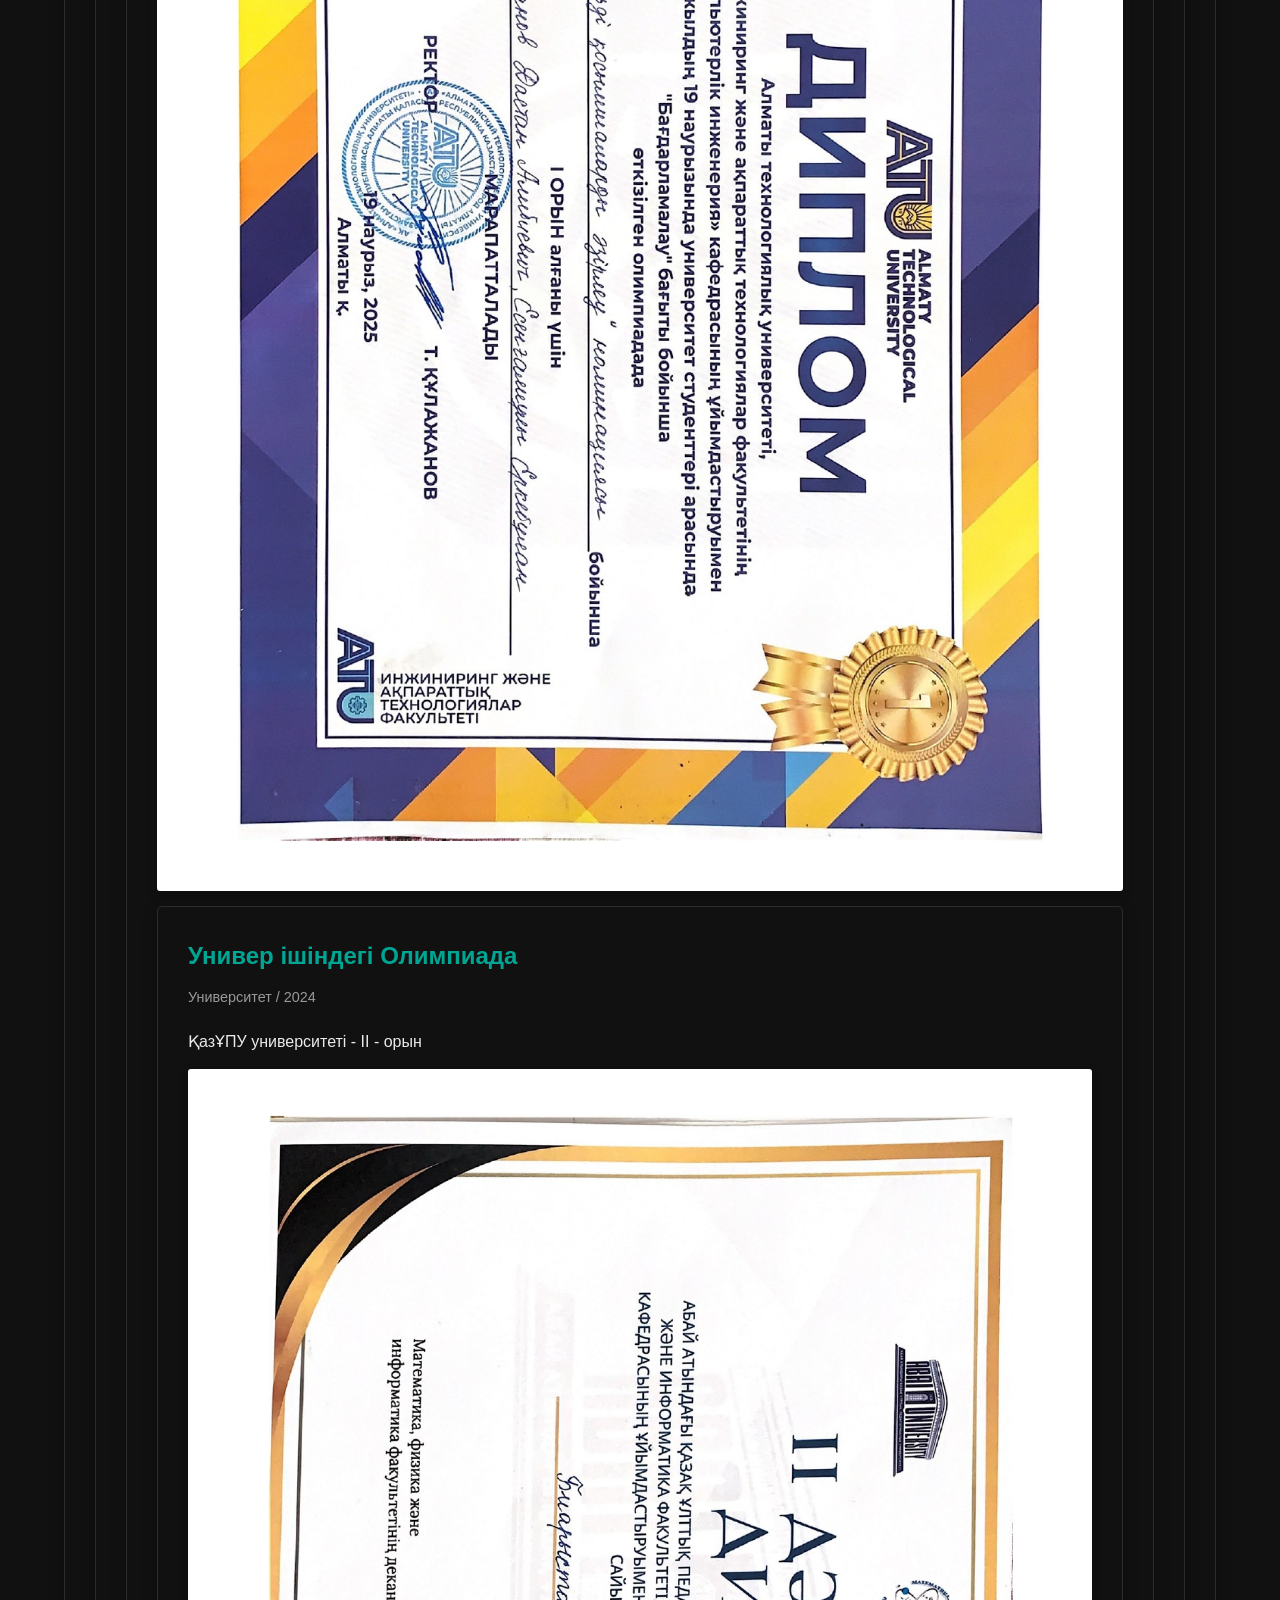
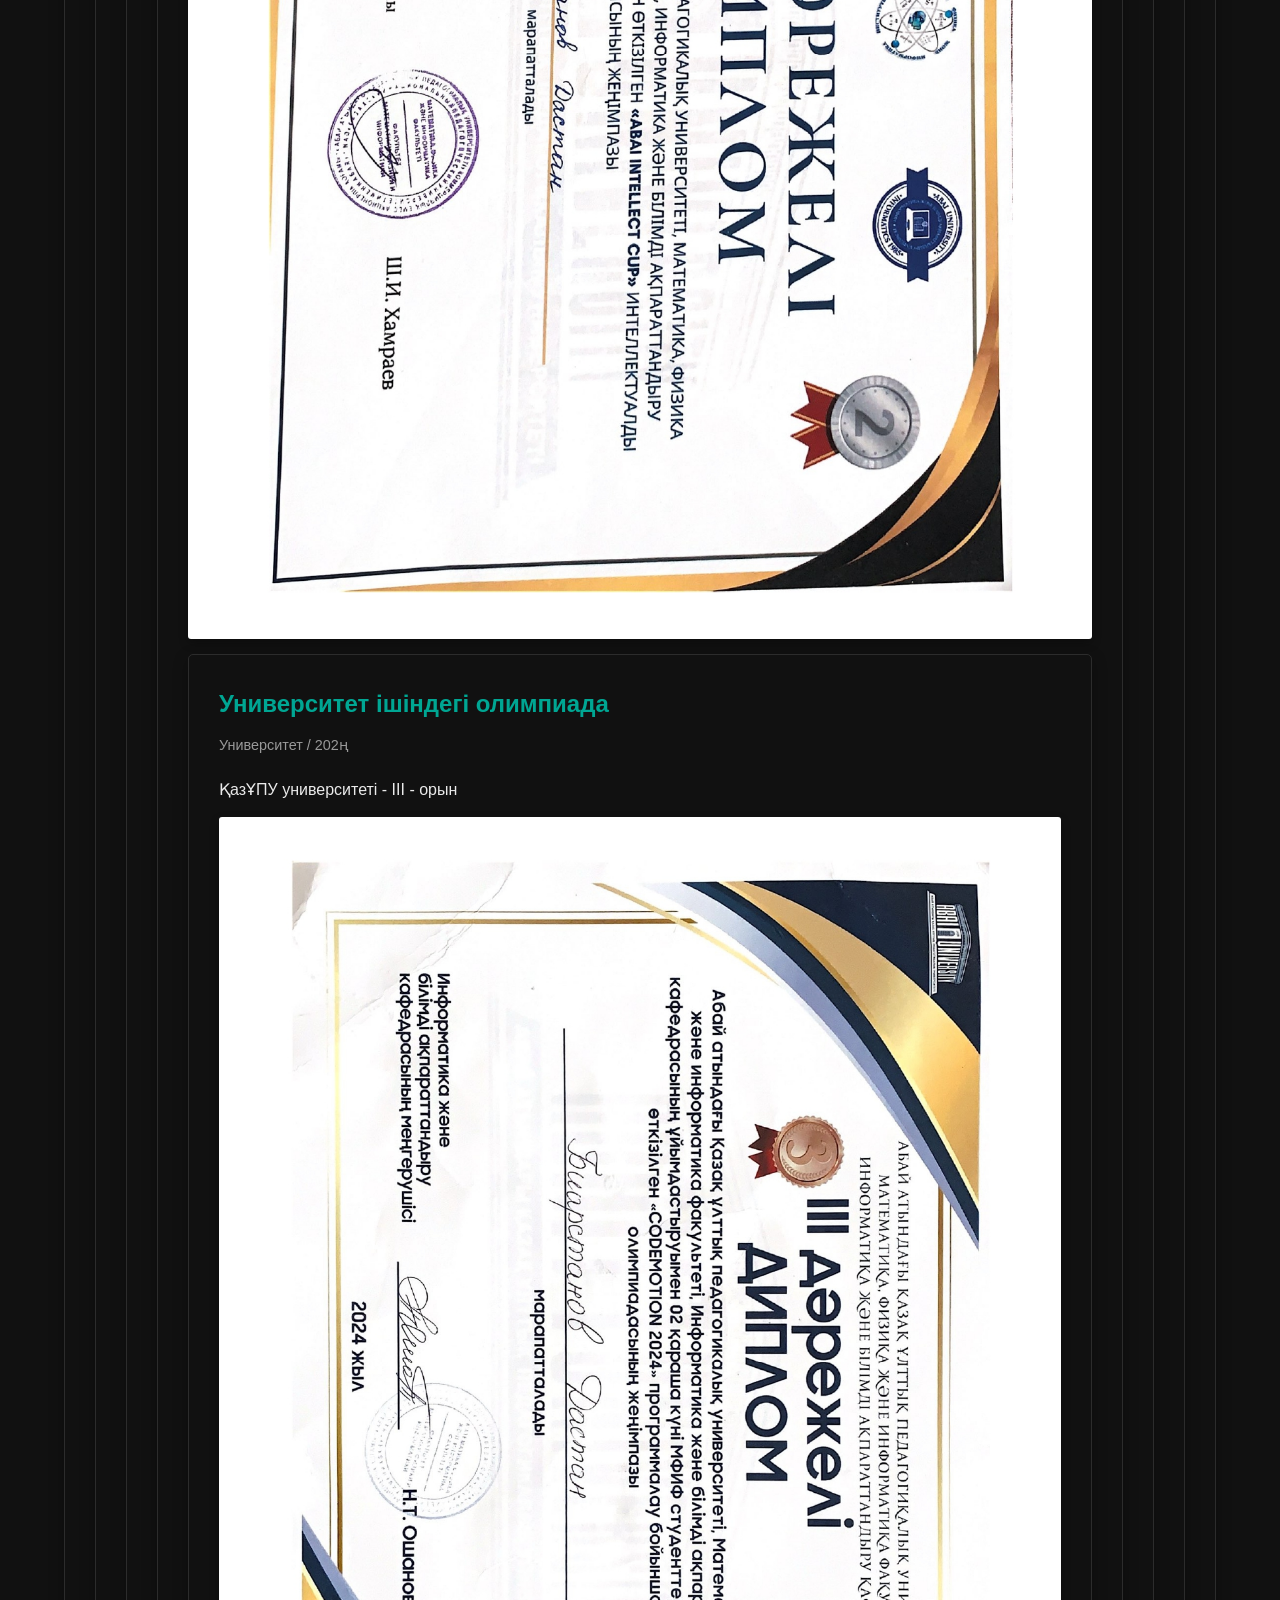
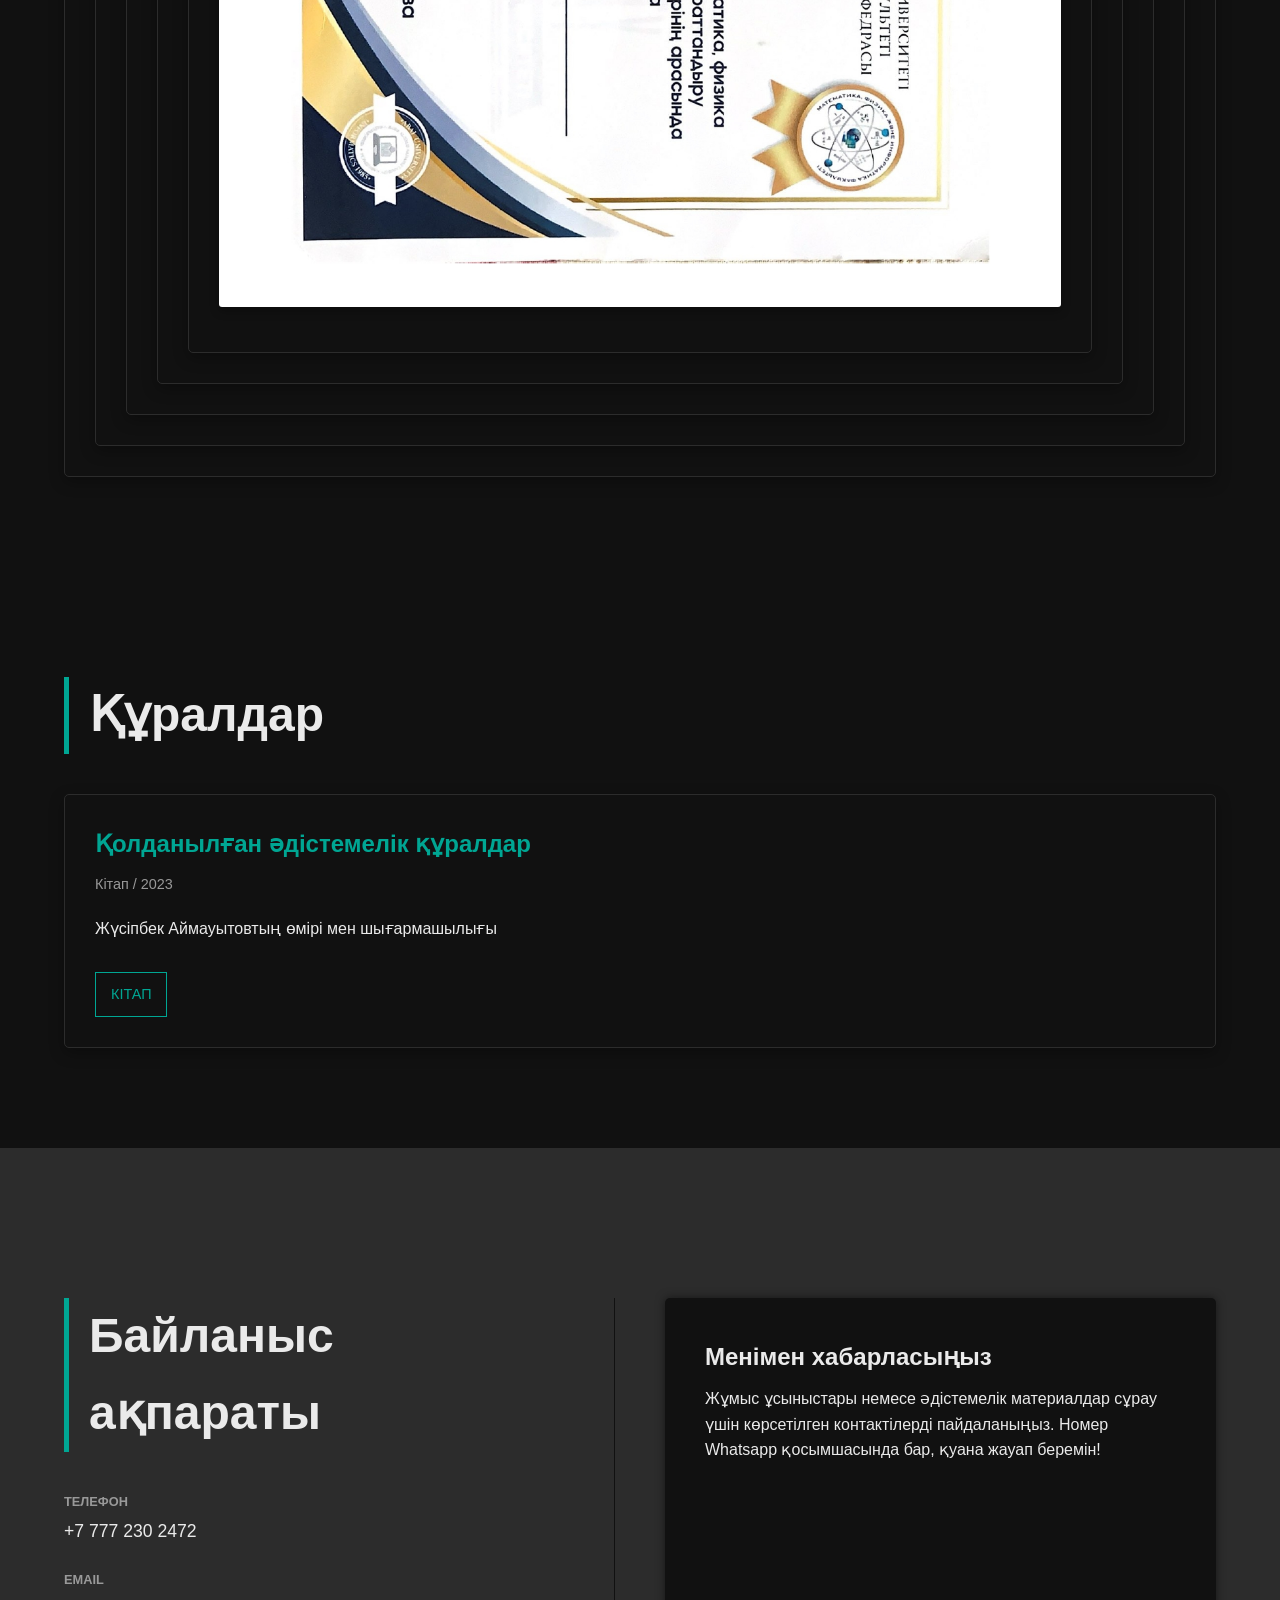
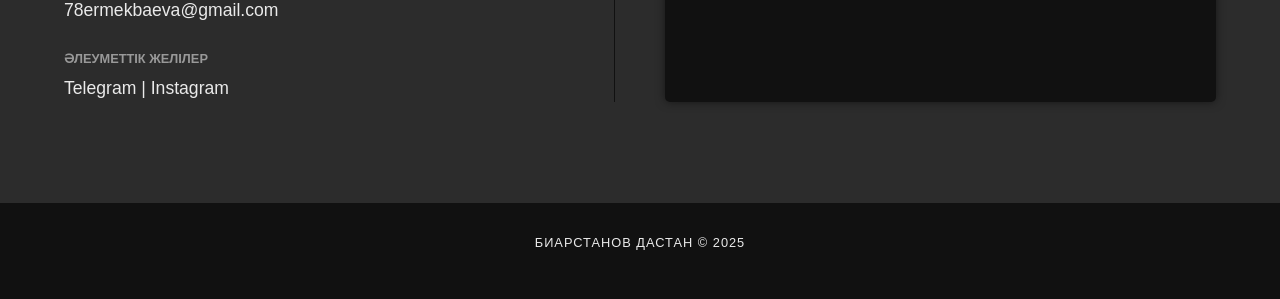
==== commit e48e821e: "Update index.html" ====
--- a/index.html
+++ b/index.html
@@ -1,4 +1,4 @@
-﻿<!DOCTYPE html>
+<!DOCTYPE html>
 <html lang="ru">
 <head>
     <meta charset="UTF-8">
@@ -87,10 +87,15 @@
                     Дастанның талдау және зерттеу қабілеті жақсы қалыптасқан: ол күрделі мәселелерді бөліп, тиімді шешім ұсынуға тырысады. Пікірін нақты, дәлелді жеткізе алады. Ұйымшыл, ынтымақтастыққа бейім, өзін үнемі дамытуды мақсат етеді.
 
                     Жауапты, еңбекқор және мақсатшыл оқушы ретінде болашағынан үлкен үміт күттіретін тұлға.»</p>
-                    <footer>— Асильбаева Фатима Бекмуратовна, Аға оқытушы
+                    <footer>— Асилбаева Фатима Бекмуратовна, Аға оқытушы
                         Педагогика ғылымдарының кандидаты</footer>
                 </blockquote>
             </div>
+        </div>
+        <br>
+        <div class="section-content">
+            <h2>Портфолио Word</h2>
+            <a href="Files/Биарстанов Дастан ИОК-.docx" target="_blank" rel="noopener noreferrer">Портфолио Word түрінде көру</a>
         </div>
     </section>
     <section id="achievements" class="portfolio-section achievements">
@@ -186,4 +191,4 @@
 </footer>
 
 </body>
-</html>+</html>
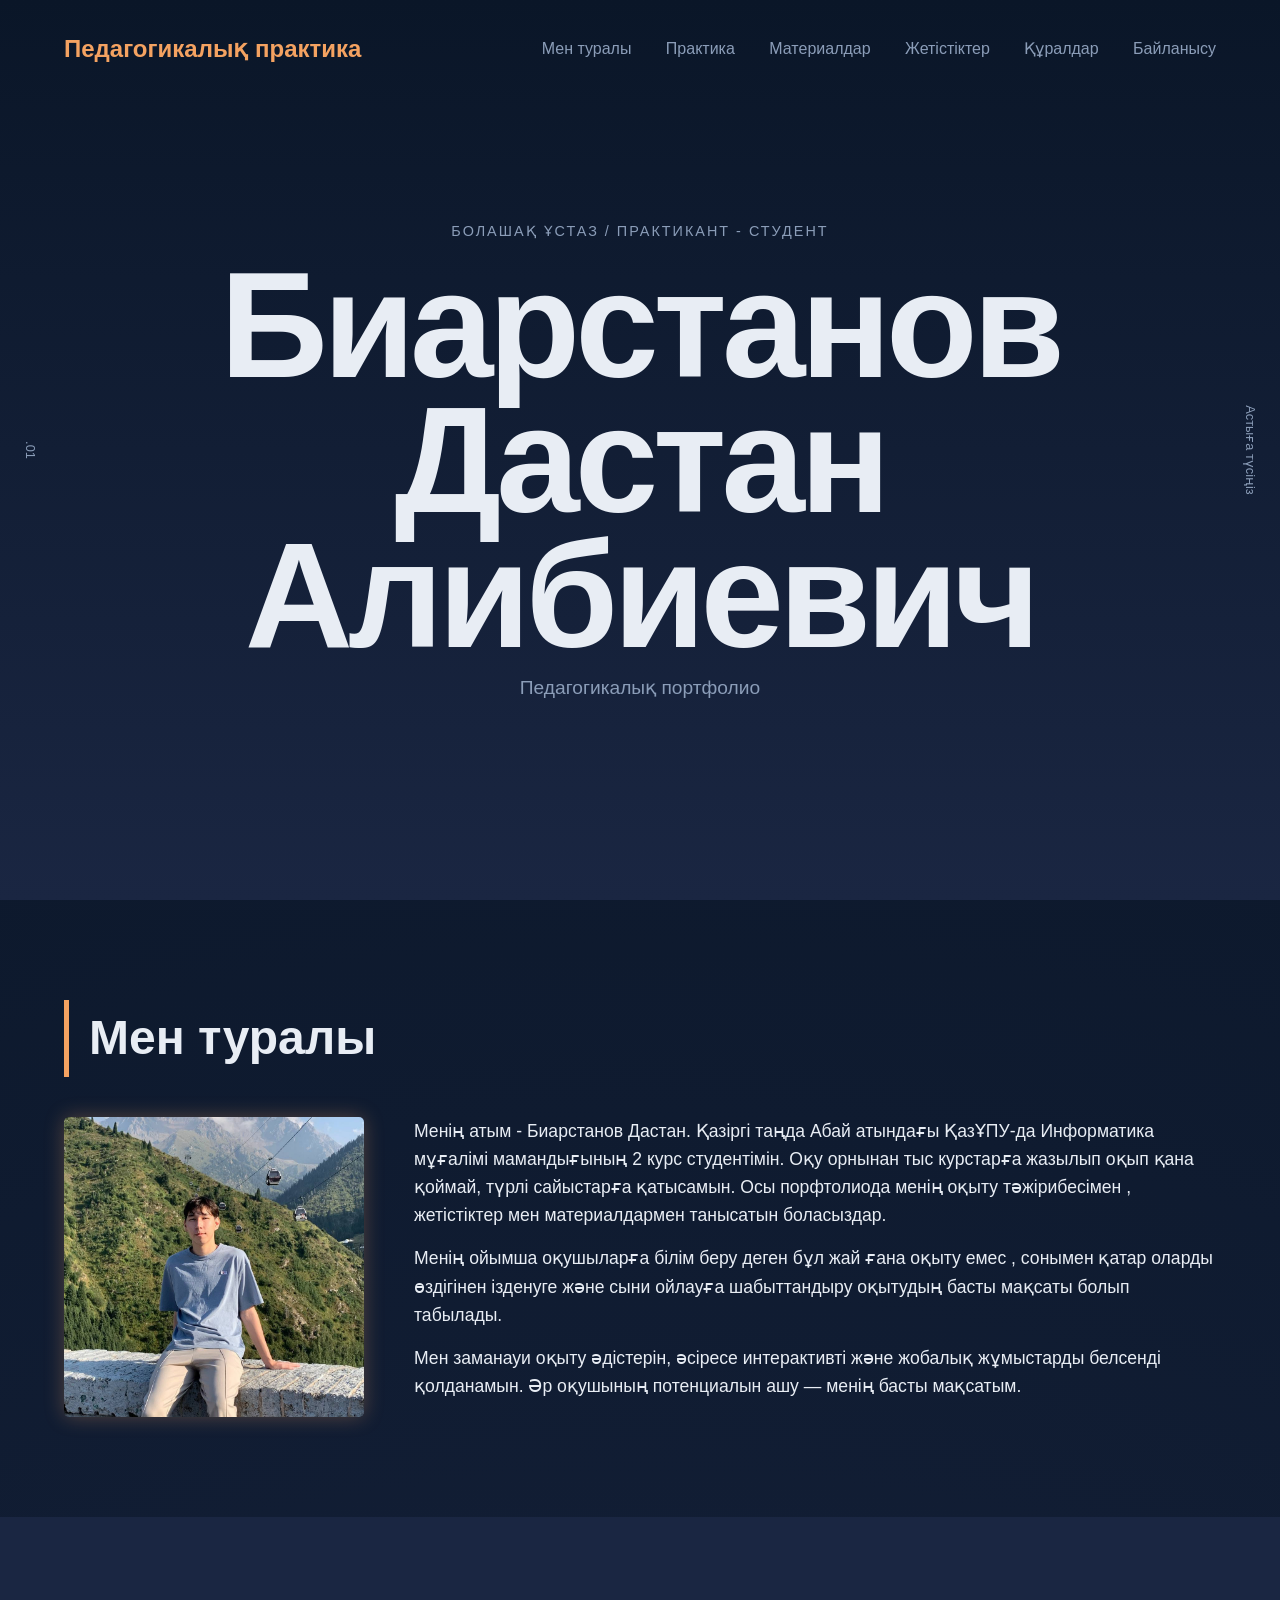
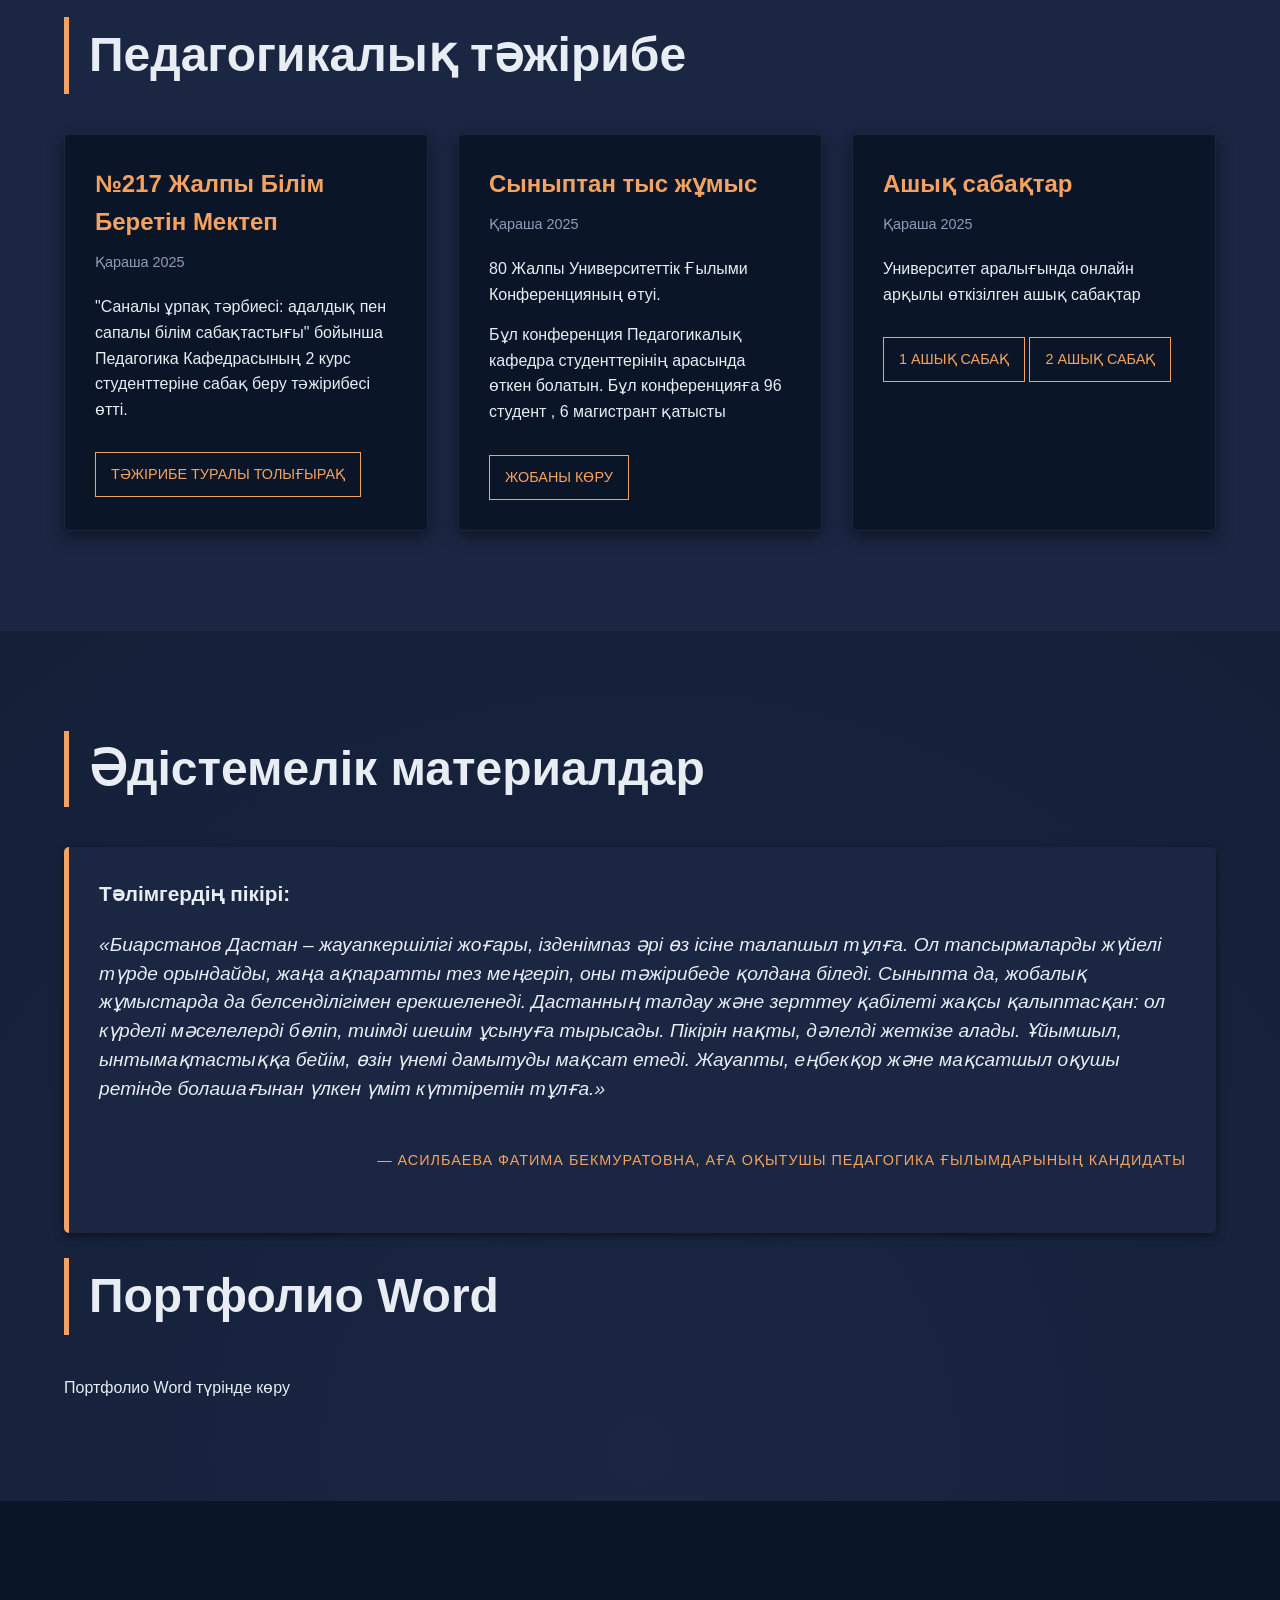
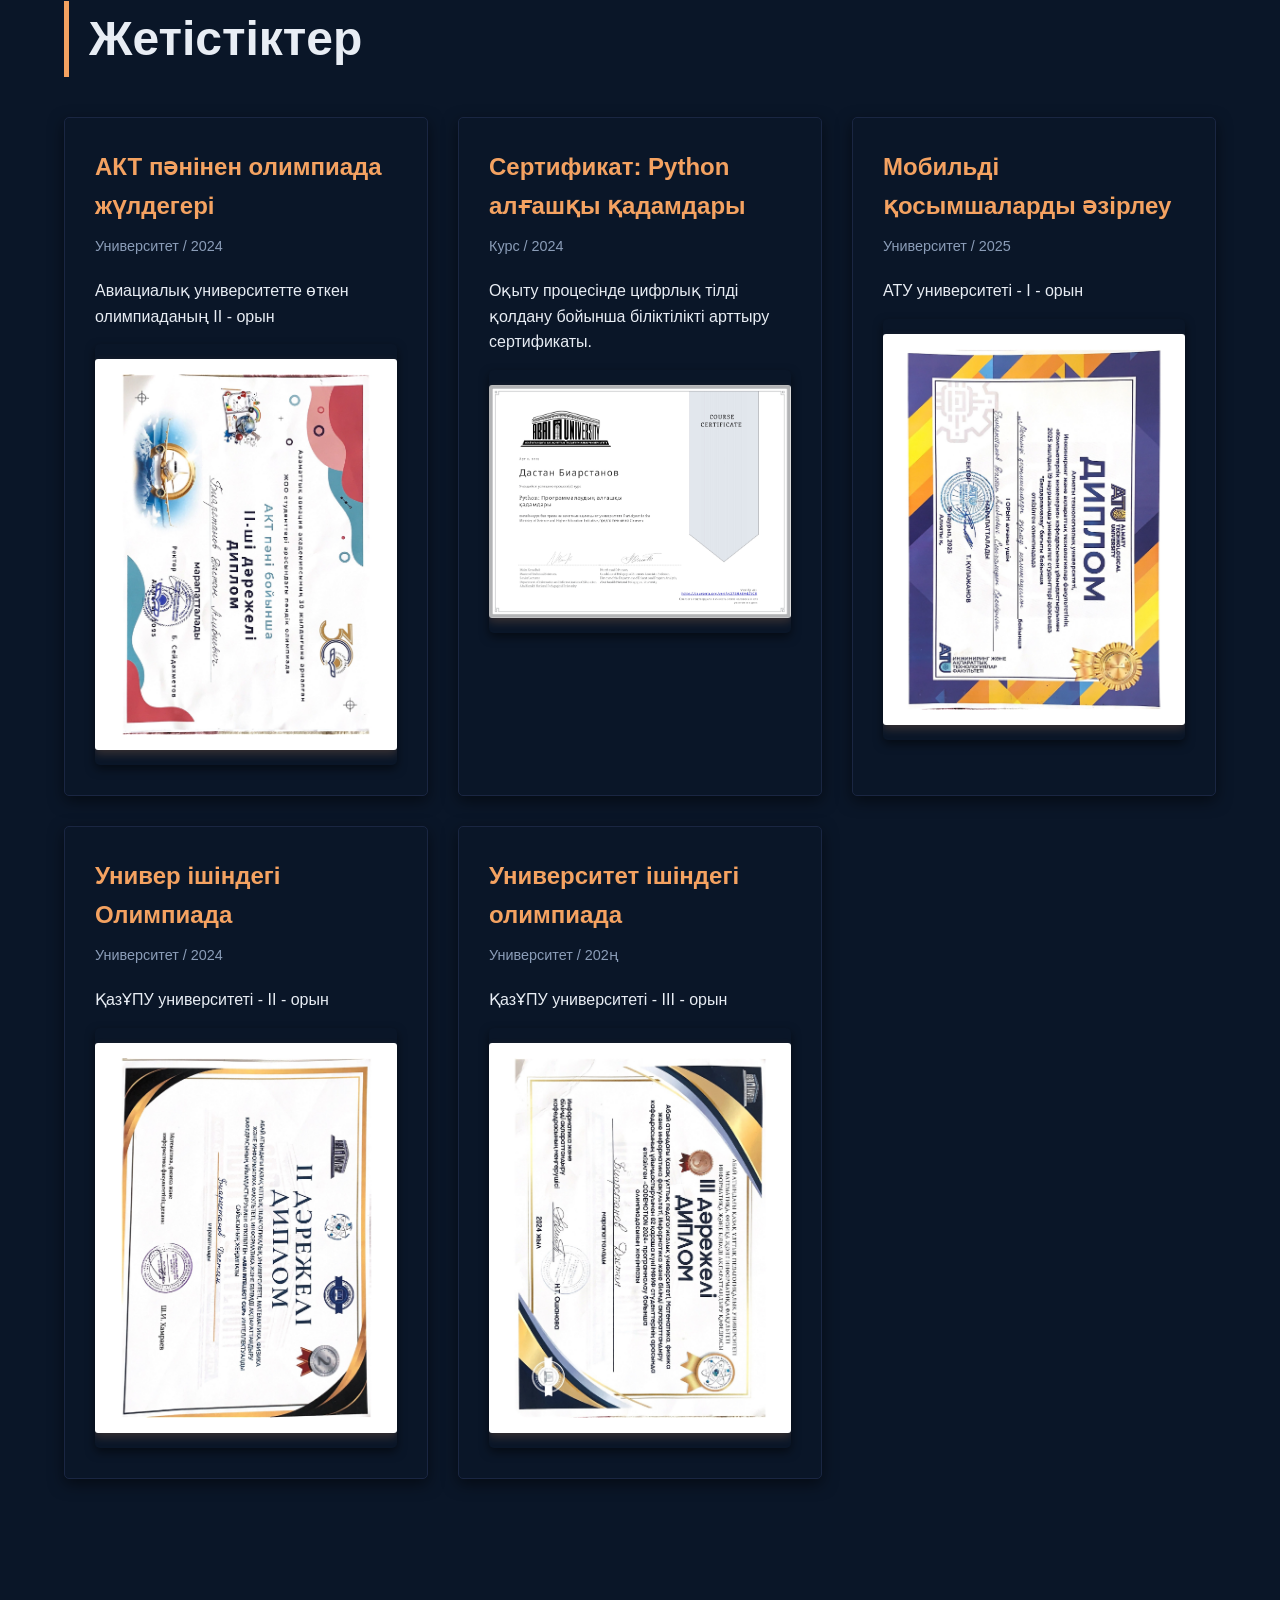
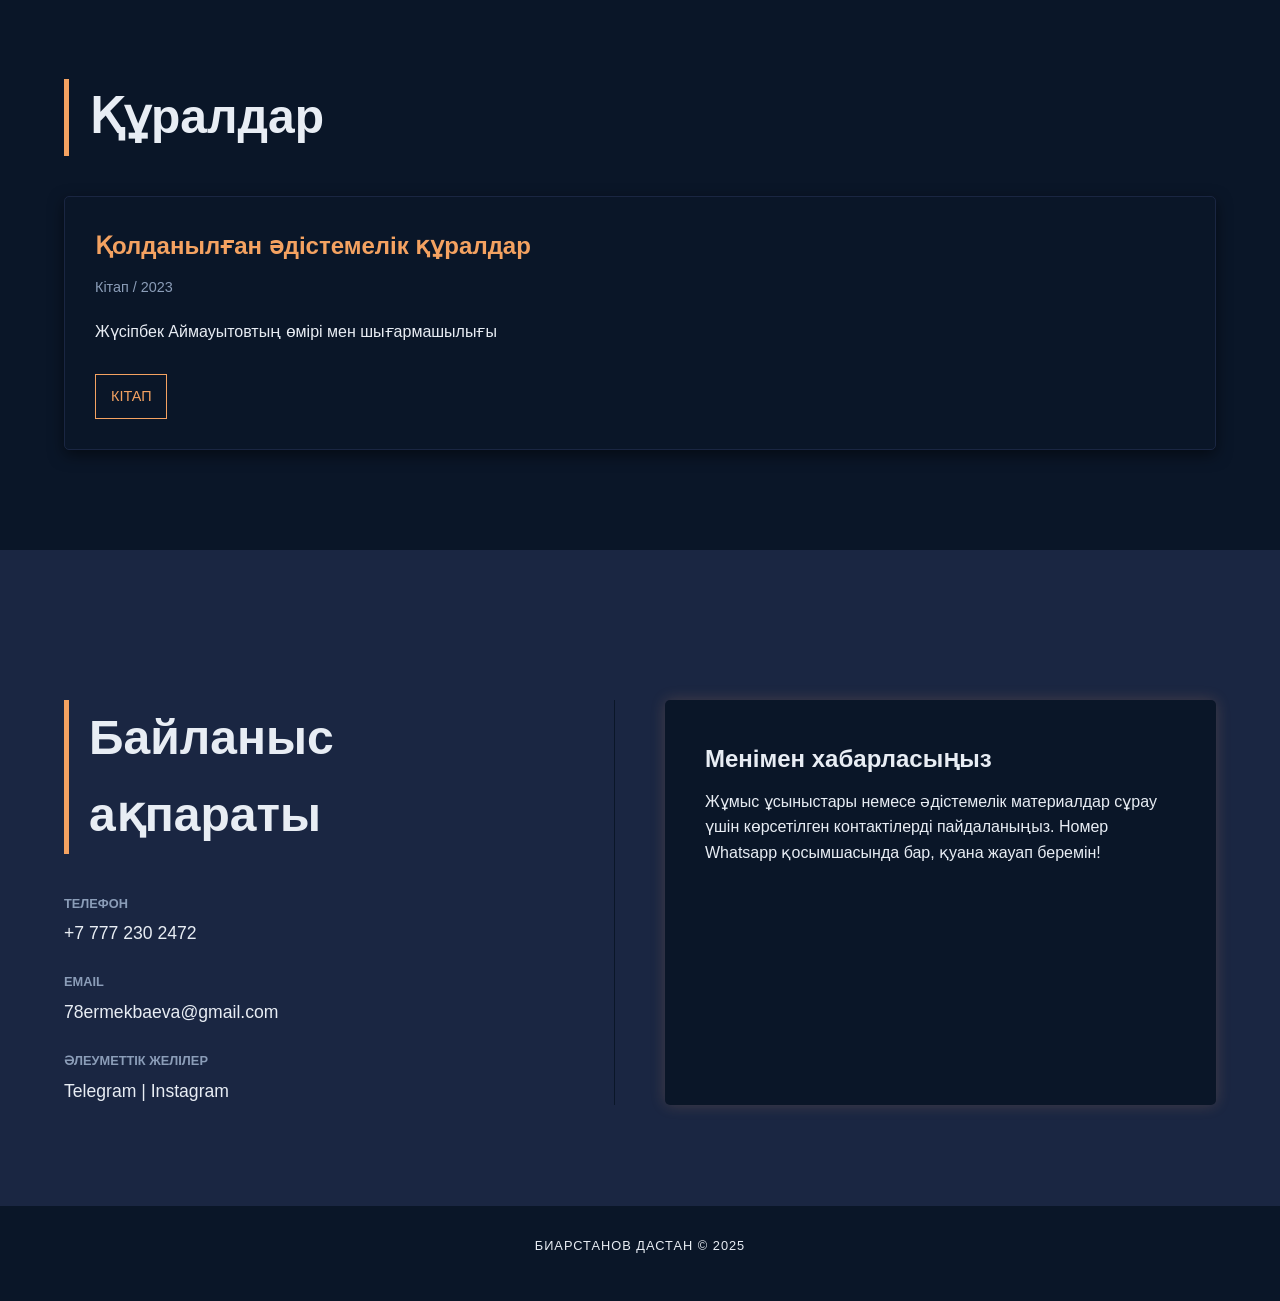
==== commit b2d87bb7: "Add files via upload" ====
--- a/index.html
+++ b/index.html
@@ -1,4 +1,4 @@
-<!DOCTYPE html>
+﻿<!DOCTYPE html>
 <html lang="ru">
 <head>
     <meta charset="UTF-8">
@@ -110,6 +110,7 @@
                         <a href="images/%D0%90%D0%9A%D0%A2%20%D1%81%D0%B5%D1%80%D1%82%D0%B8%D1%84%D0%B8%D0%BA%D0%B0%D1%82.jpg" target="_blank">
                             <img src="images/%D0%90%D0%9A%D0%A2%20%D1%81%D0%B5%D1%80%D1%82%D0%B8%D1%84%D0%B8%D0%BA%D0%B0%D1%82.jpg" alt="Презентация сәті">
                         </a>
+                    </div>
                 </div>
                 <div class="practice-card">
                     <h3>Сертификат: Python алғашқы қадамдары</h3>
@@ -119,6 +120,7 @@
                         <a href="images/Сертификат2.jpg" target="_blank">
                             <img src="images/Сертификат2.jpg" alt="Презентация сәті">
                         </a>
+                    </div>
                 </div>
                 <div class="practice-card">
                     <h3>Мобильді қосымшаларды әзірлеу</h3>
@@ -128,6 +130,7 @@
                         <a href="images/Сертификат АТУ.jpg" target="_blank">
                             <img src="images/Сертификат АТУ.jpg" alt="Презентация сәті">
                         </a>
+                    </div>
                 </div>
                 <div class="practice-card">
                     <h3>Универ ішіндегі Олимпиада</h3>
@@ -137,6 +140,7 @@
                         <a href="images/Сертификат.jpg" target="_blank">
                             <img src="images/Сертификат.jpg" alt="Презентация сәті">
                         </a>
+                    </div>
                 </div>
                 <div class="practice-card">
                     <h3>Университет ішіндегі олимпиада</h3>
@@ -146,10 +150,11 @@
                         <a href="images/Абай сертификат.jpg" target="_blank">
                             <img src="images/Абай сертификат.jpg" alt="Презентация сәті">
                         </a>
+                    </div>
                 </div>
             </div>
         </div>
-    </div></div></section>
+    </section>
     <section id="kuraldar" class="portfolio-section achievements">
         <div class="section-content">
             <h2>Құралдар</h2>
@@ -191,4 +196,4 @@
 </footer>
 
 </body>
-</html>
+</html>
--- a/style.css
+++ b/style.css
@@ -3,12 +3,12 @@
 /* ================================== */
 
 :root {
-    /* Цветовая палитра: Темный фон, светлый текст, тонкий акцент */
-    --color-dark-bg: #111111; /* Самый темный цвет (для фона) */
-    --color-mid-bg: #2C2C2C; /* Для карточек, форм и секций */
-    --color-light-text: #EAEAEA; /* Светлый текст */
-    --color-gray-text: #999999; /* Серый текст / подзаголовки */
-    --color-accent: #00A693; /* Тонкий акцентный цвет (бирюзовый/зеленоватый) */
+    /* Новая цветовая палитра: Глубокий синий с золотыми акцентами */
+    --color-dark-bg: #0A1628; /* Темно-синий фон */
+    --color-mid-bg: #1A2642; /* Средний синий для карточек */
+    --color-light-text: #E8EDF4; /* Светлый текст с легким голубоватым оттенком */
+    --color-gray-text: #8B9DB8; /* Серо-голубой текст */
+    --color-accent: #F4A261; /* Теплый оранжево-золотой акцент */
 }
 
 * {
@@ -25,7 +25,7 @@
 
     /* Эффект градиентного фона с освещением в центре */
     background-color: var(--color-dark-bg);
-    background-image: radial-gradient(circle at center, rgba(44, 44, 44, 1) 0%, rgba(17, 17, 17, 1) 90%);
+    background-image: radial-gradient(circle at center, rgba(26, 38, 66, 1) 0%, rgba(10, 22, 40, 1) 90%);
 
     color: var(--color-light-text);
     line-height: 1.6;
@@ -193,7 +193,7 @@
     height: 300px;
     object-fit: cover;
     border-radius: 5px;
-    box-shadow: 0 0 20px rgba(0, 0, 0, 0.5);
+    box-shadow: 0 0 20px rgba(244, 162, 97, 0.3);
 }
 
 .text-block p {
@@ -218,8 +218,14 @@
     background-color: var(--color-dark-bg);
     padding: 30px;
     border-radius: 5px;
-    box-shadow: 0 5px 15px rgba(0, 0, 0, 0.3);
+    box-shadow: 0 5px 15px rgba(0, 0, 0, 0.5);
     border: 1px solid var(--color-mid-bg);
+    transition: transform 0.3s ease, box-shadow 0.3s ease;
+}
+
+.practice-card:hover {
+    transform: translateY(-5px);
+    box-shadow: 0 8px 20px rgba(244, 162, 97, 0.3);
 }
 
 .date-info {
@@ -302,7 +308,7 @@
     background-color: var(--color-dark-bg);
     padding: 40px;
     border-radius: 5px;
-    box-shadow: 0 0 10px rgba(0, 0, 0, 0.5);
+    box-shadow: 0 0 15px rgba(244, 162, 97, 0.2);
 }
 
 .contact-form-placeholder h3 {
@@ -381,12 +387,43 @@
     margin-top: 15px;
     margin-bottom: 15px;
     display: block; /* Убедимся, что ведет себя как блочный элемент */
-    box-shadow: 0 4px 10px rgba(0, 0, 0, 0.3); /* Легкая тень для выделения */
+    box-shadow: 0 4px 10px rgba(244, 162, 97, 0.2); /* Легкая тень для выделения */
 }
 
 .achievements {
     background-color: var(--color-dark-bg);
 }
+
+/* ================================== */
+/* 9. GALLERY STYLES */
+/* ================================== */
+
+.gallery-grid {
+    display: grid;
+    grid-template-columns: repeat(auto-fit, minmax(300px, 1fr));
+    gap: 30px;
+    margin-top: 50px;
+}
+
+.gallery-item {
+    overflow: hidden;
+    border-radius: 5px;
+    box-shadow: 0 4px 10px rgba(0, 0, 0, 0.5);
+    transition: transform 0.3s ease, box-shadow 0.3s ease;
+}
+
+.gallery-item img {
+    width: 100%;
+    height: 300px;
+    object-fit: cover;
+    display: block;
+}
+
+.gallery-item:hover {
+    transform: scale(1.03);
+    box-shadow: 0 6px 15px rgba(244, 162, 97, 0.4);
+}
+
 /* ================================== */
 /* 10. ТӘЛІМГЕР ПІКІРІНІҢ СТИЛІ (Mentor Quote) */
 /* ================================== */
@@ -397,7 +434,7 @@
     border-radius: 5px;
     border-left: 5px solid var(--color-accent); /* Акценттік сызық */
     margin-top: 40px;
-    box-shadow: 0 3px 10px rgba(0, 0, 0, 0.3);
+    box-shadow: 0 3px 10px rgba(0, 0, 0, 0.5);
 }
 
 .mentor-quote h3 {
@@ -425,4 +462,81 @@
     font-size: 0.9em;
     color: var(--color-accent); /* Автордың аты акценттік түсте */
     margin-top: 10px;
+}
+
+/* ================================== */
+/* 11. PROJECT DETAIL STYLES */
+/* ================================== */
+
+.project-detail-header {
+    background-color: var(--color-mid-bg);
+    padding: 100px 5%;
+    text-align: center;
+}
+
+.practice-detail-header {
+    background-color: var(--color-mid-bg);
+    padding: 100px 5%;
+    text-align: center;
+}
+
+/* Timeline styles */
+.timeline {
+    border-left: 3px solid var(--color-accent);
+    padding: 20px 0 20px 30px;
+    position: relative;
+    margin-top: 50px;
+}
+
+.timeline-item {
+    margin-bottom: 40px;
+    position: relative;
+}
+
+.timeline-item h3 {
+    color: var(--color-light-text);
+    font-size: 1.8em;
+    margin-bottom: 5px;
+}
+
+.timeline-item p {
+    color: var(--color-gray-text);
+    margin-bottom: 0;
+}
+
+.timeline-date {
+    font-size: 0.9em;
+    color: var(--color-accent);
+    display: block;
+    margin-bottom: 10px;
+}
+
+.timeline-item::before {
+    content: '';
+    position: absolute;
+    left: -38px;
+    top: 5px;
+    width: 15px;
+    height: 15px;
+    border-radius: 50%;
+    background-color: var(--color-accent);
+    border: 4px solid var(--color-dark-bg);
+}
+
+/* Project documentation */
+.project-documentation {
+    margin-top: 50px;
+    background-color: var(--color-mid-bg);
+    padding: 30px;
+    border-radius: 5px;
+}
+
+/* Photo caption */
+.photo-caption {
+    background-color: var(--color-dark-bg);
+    color: var(--color-gray-text);
+    padding: 10px 15px;
+    font-size: 0.9em;
+    text-align: center;
+    border-top: 1px solid var(--color-mid-bg);
 }
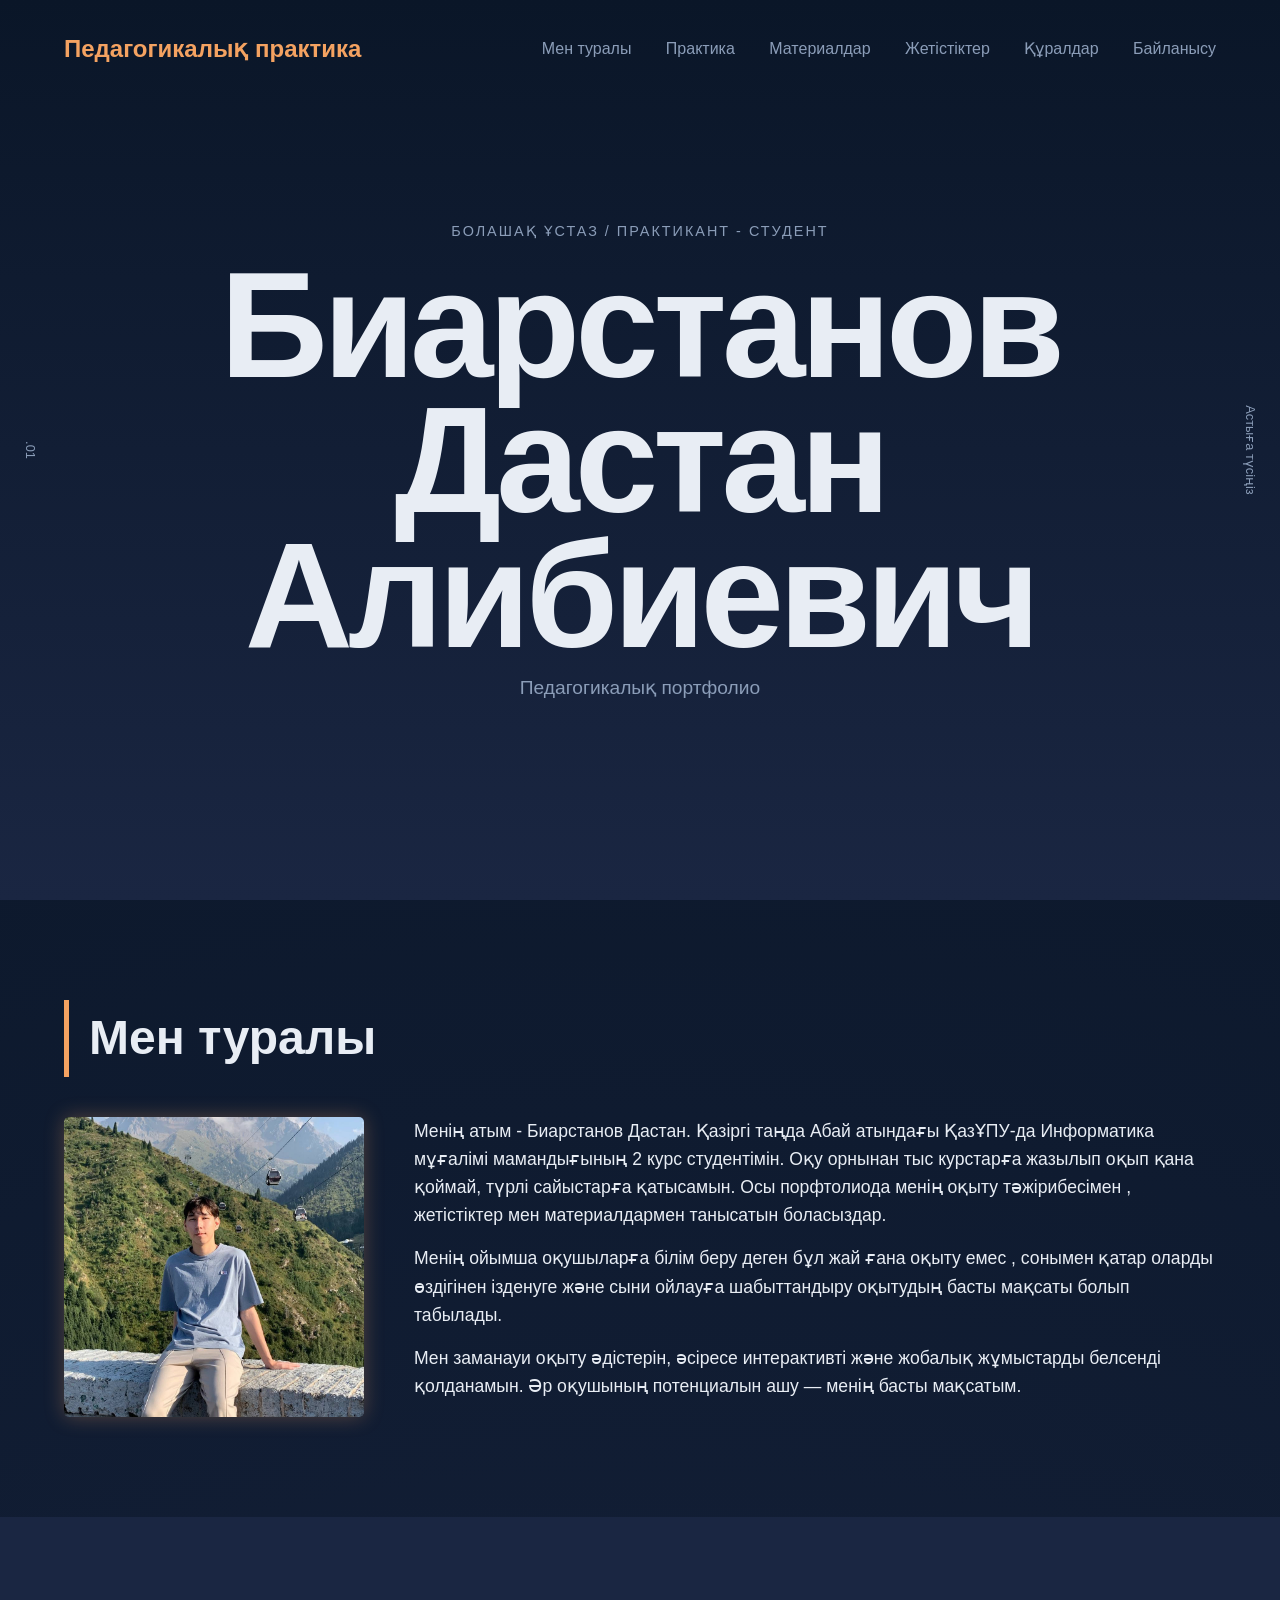
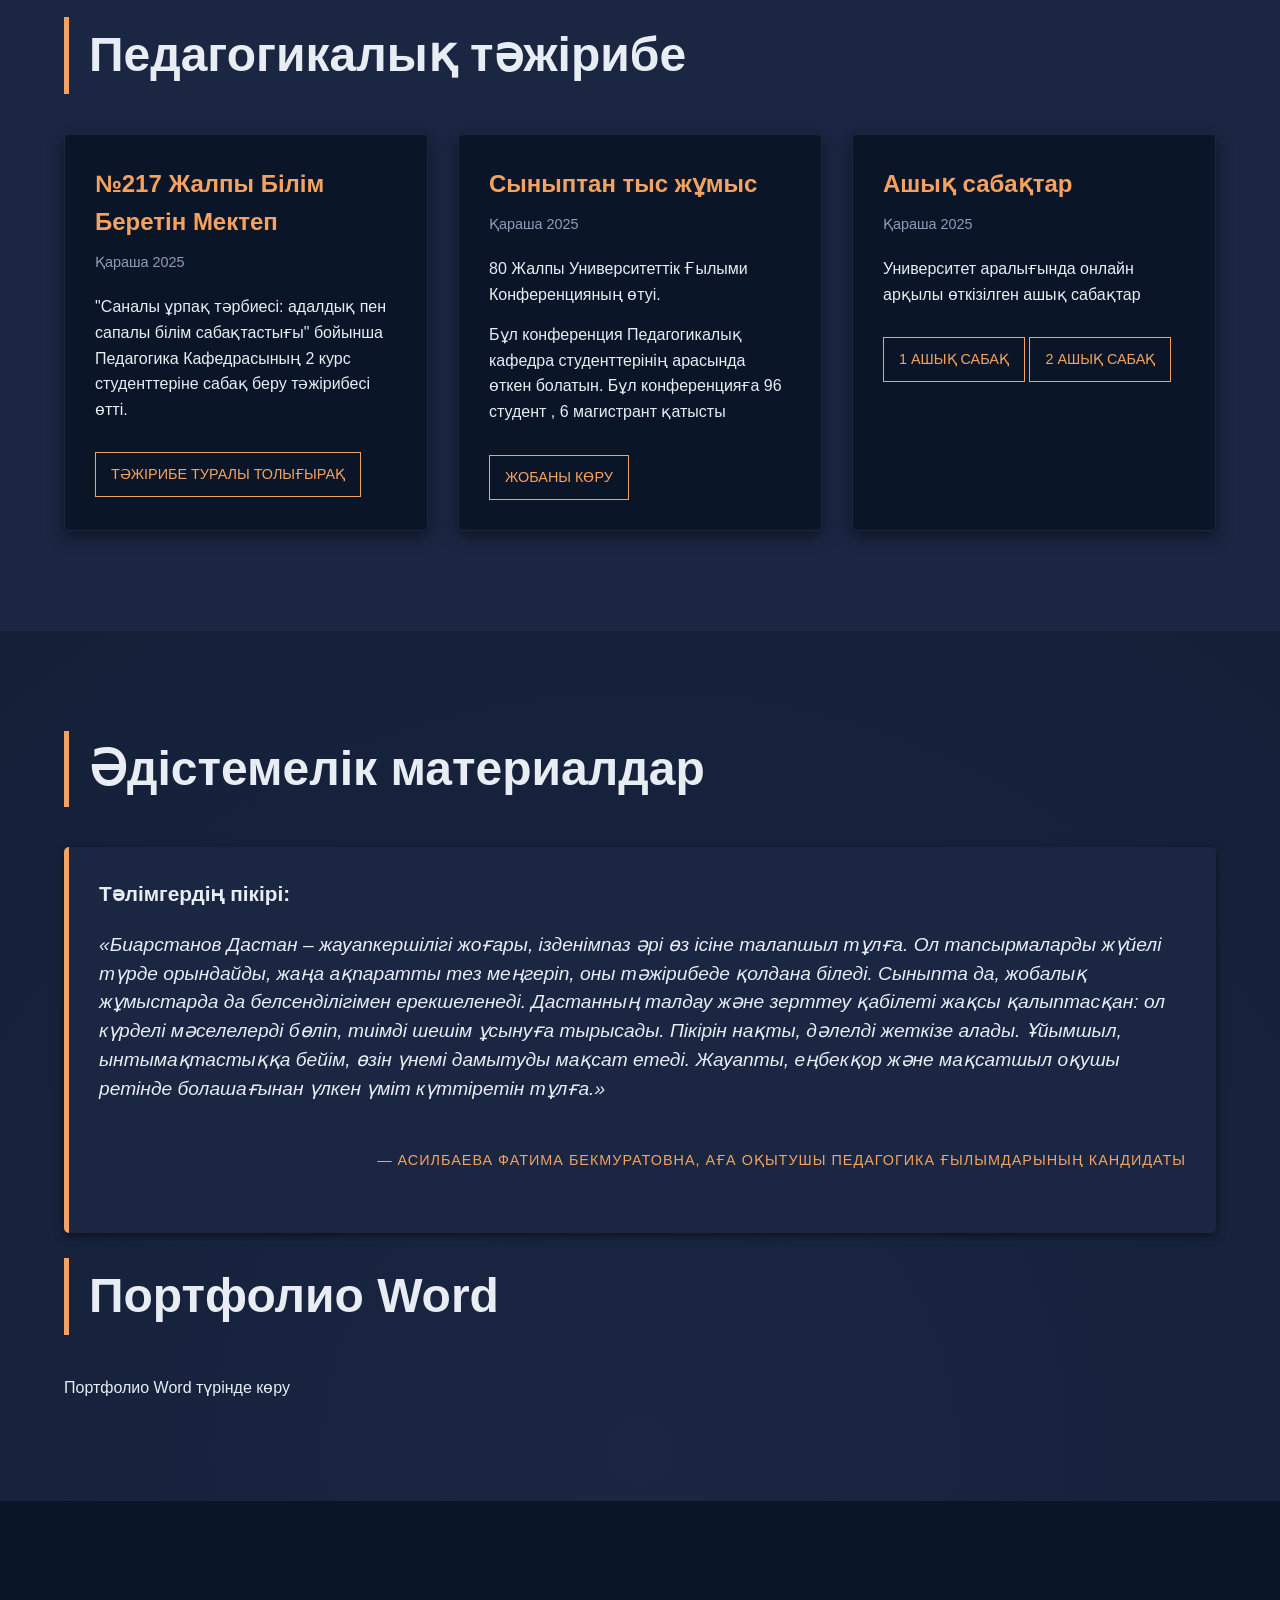
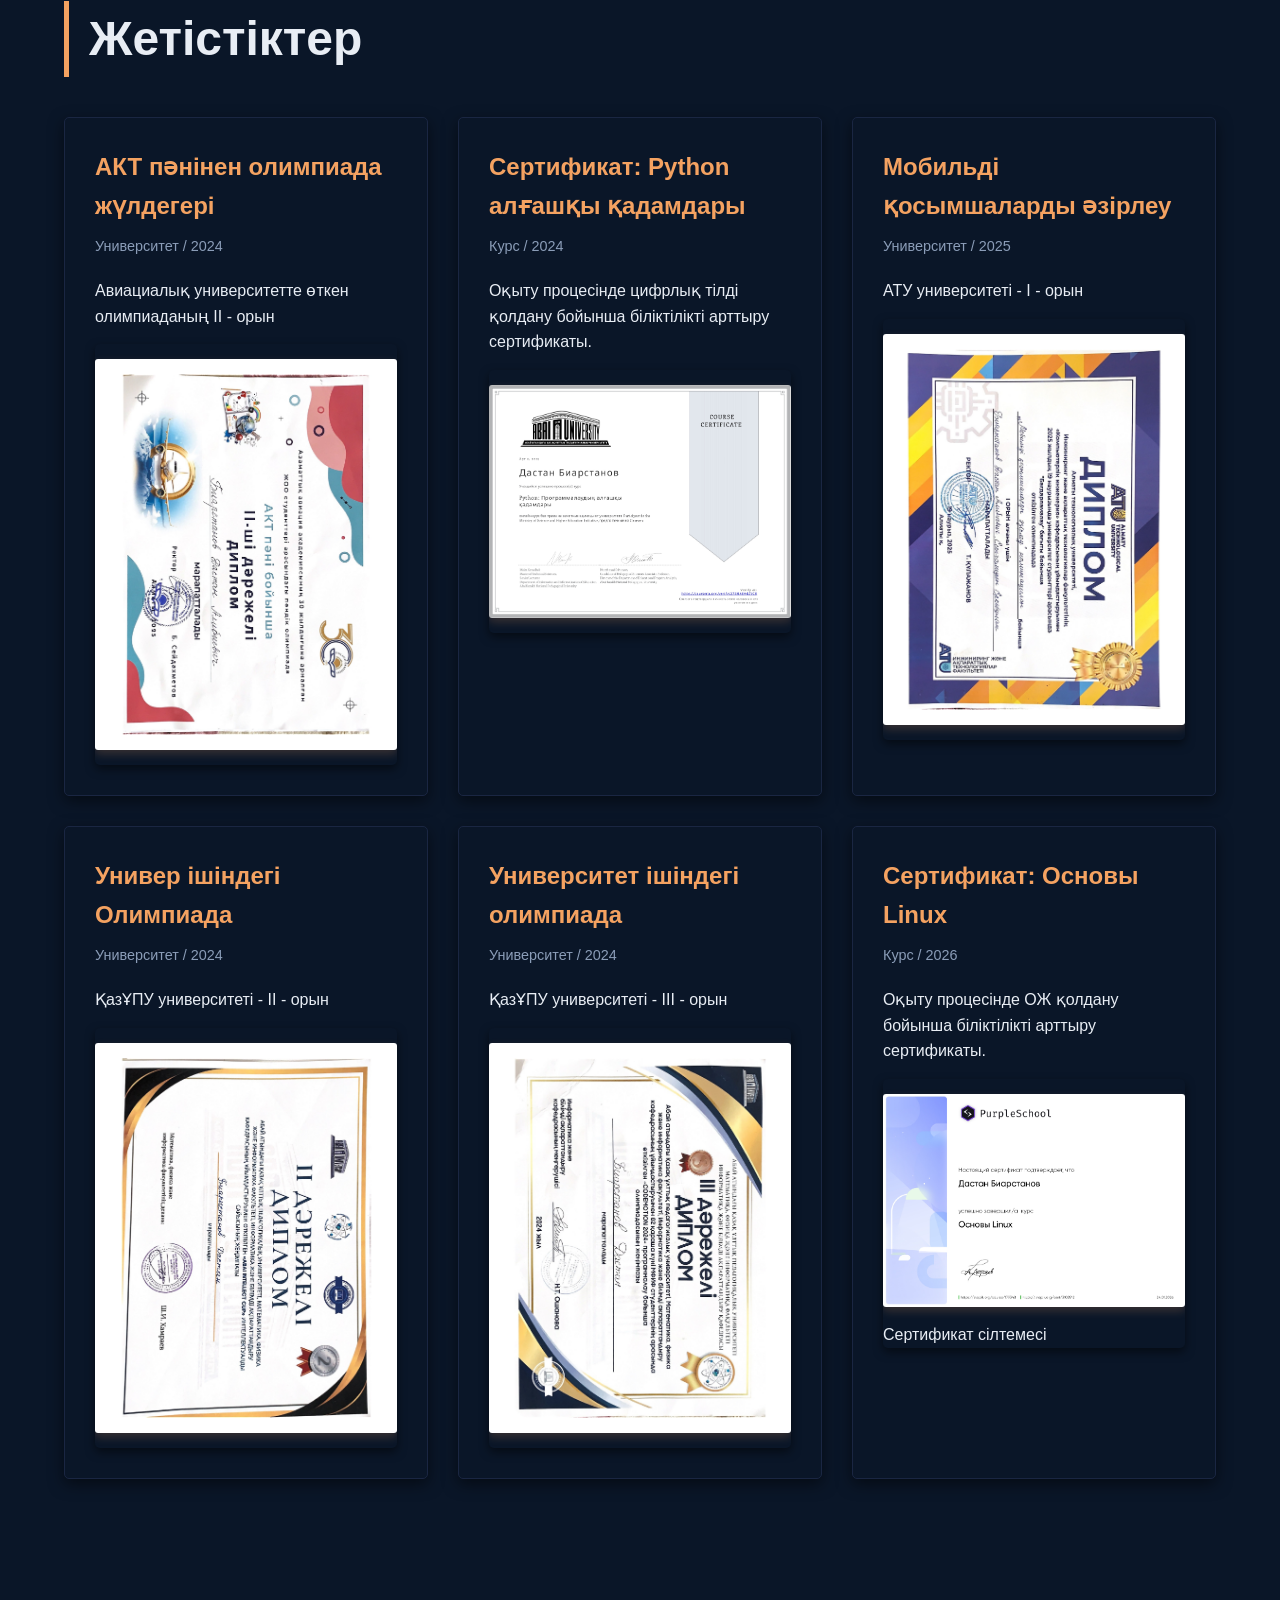
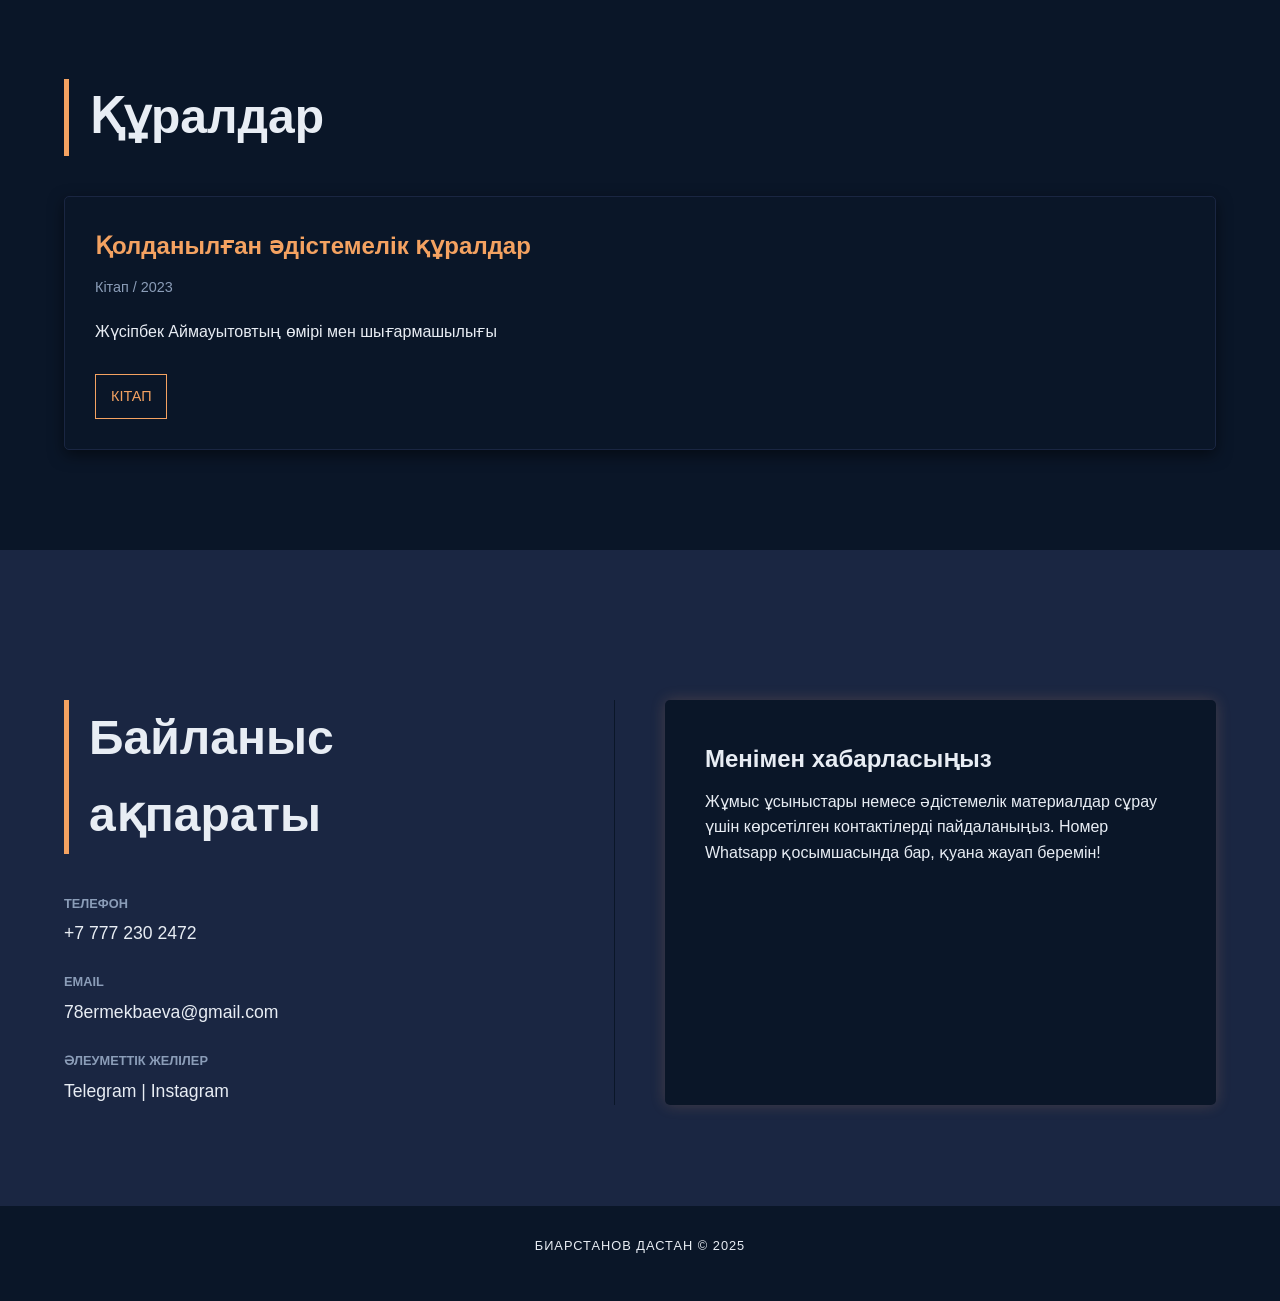
==== commit a3fdcd81: "Add files via upload" ====
--- a/index.html
+++ b/index.html
@@ -144,12 +144,23 @@
                 </div>
                 <div class="practice-card">
                     <h3>Университет ішіндегі олимпиада</h3>
-                    <p class="date-info">Университет / 202ң</p>
+                    <p class="date-info">Университет / 2024</p>
                     <p>ҚазҰПУ университеті - III - орын</p>
                     <div class="gallery-item">
                         <a href="images/Абай сертификат.jpg" target="_blank">
                             <img src="images/Абай сертификат.jpg" alt="Презентация сәті">
                         </a>
+                    </div>
+                </div>
+                <div class="practice-card">
+                    <h3>Сертификат: Основы Linux</h3>
+                    <p class="date-info">Курс / 2026</p>
+                    <p>Оқыту процесінде ОЖ қолдану бойынша біліктілікті арттыру сертификаты.</p>
+                    <div class="gallery-item">
+                        <a href="Files/stepiklinux.pdf" target="_blank">
+                            <img src="images/stepiklinux.jpg" alt="Презентация сәті">
+                        </a>
+                        <a href="https://stepik.org/cert/3108912">Сертификат сілтемесі</a>
                     </div>
                 </div>
             </div>
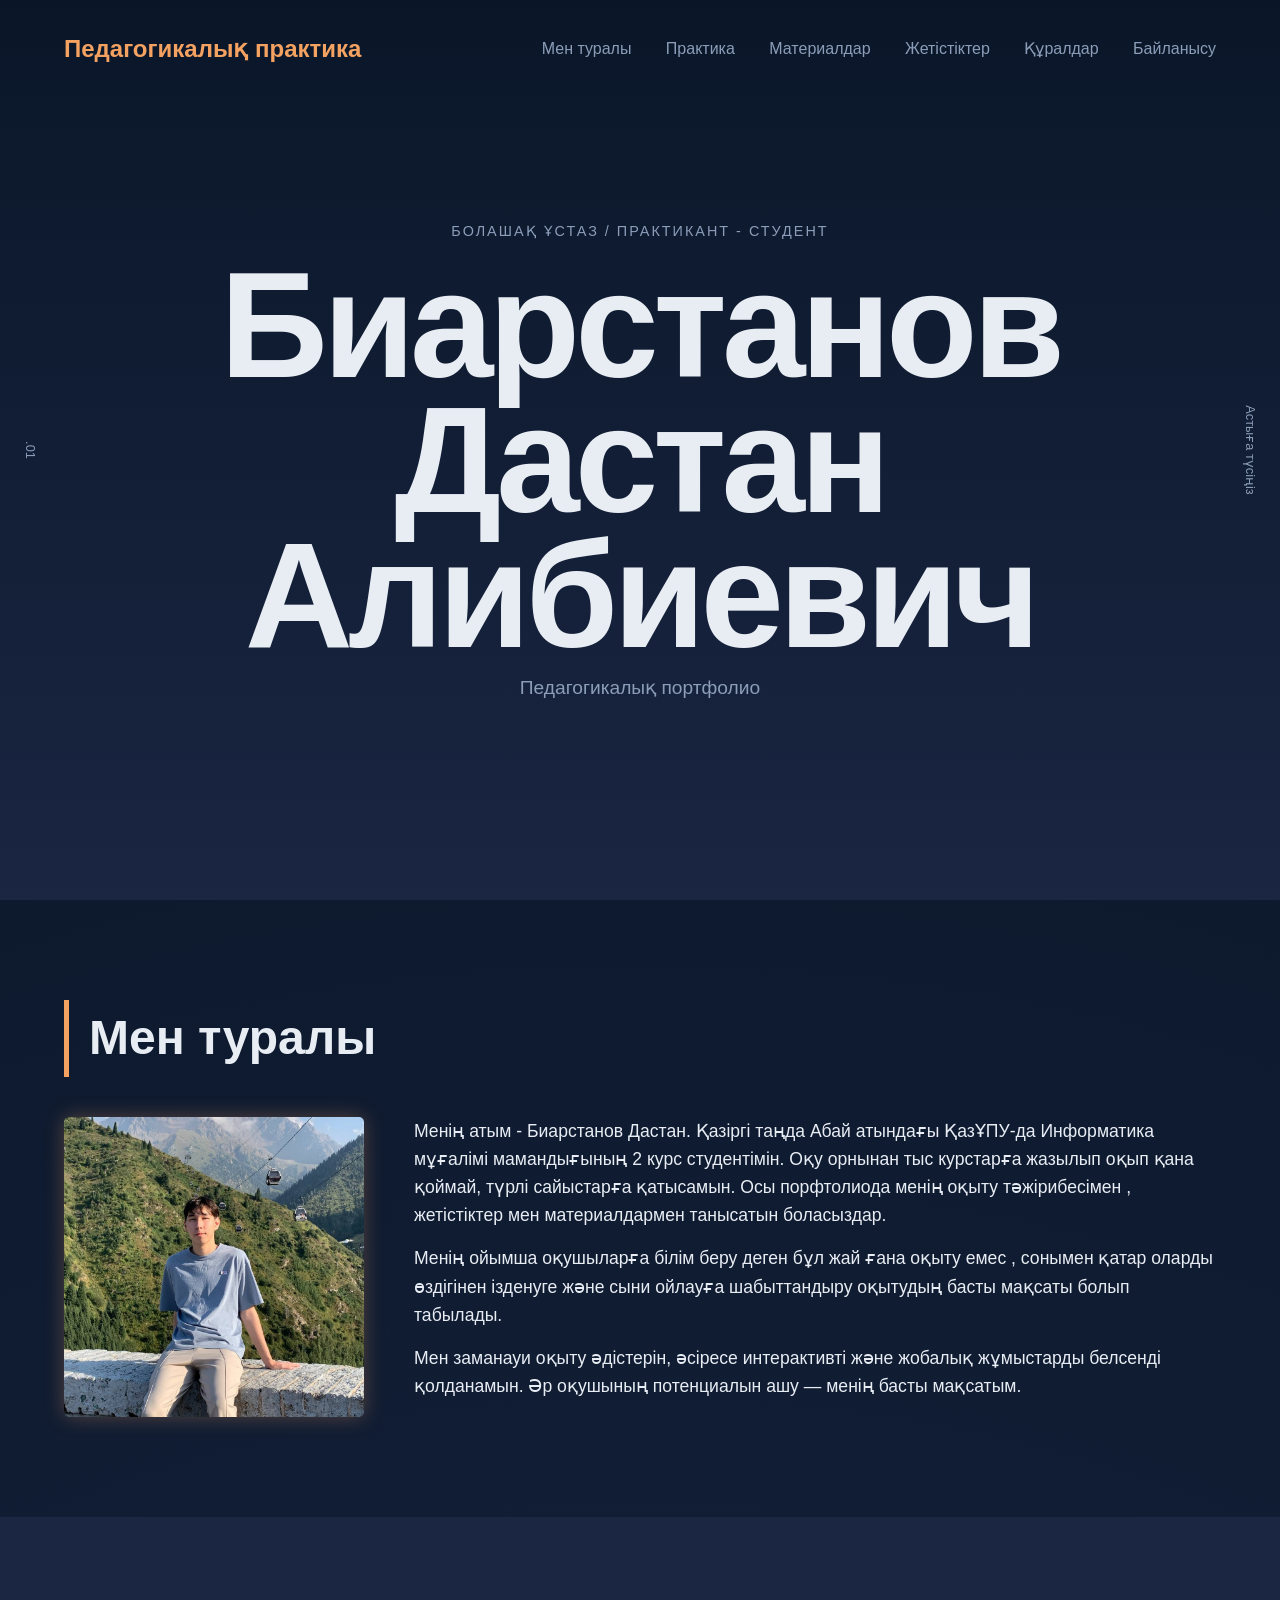
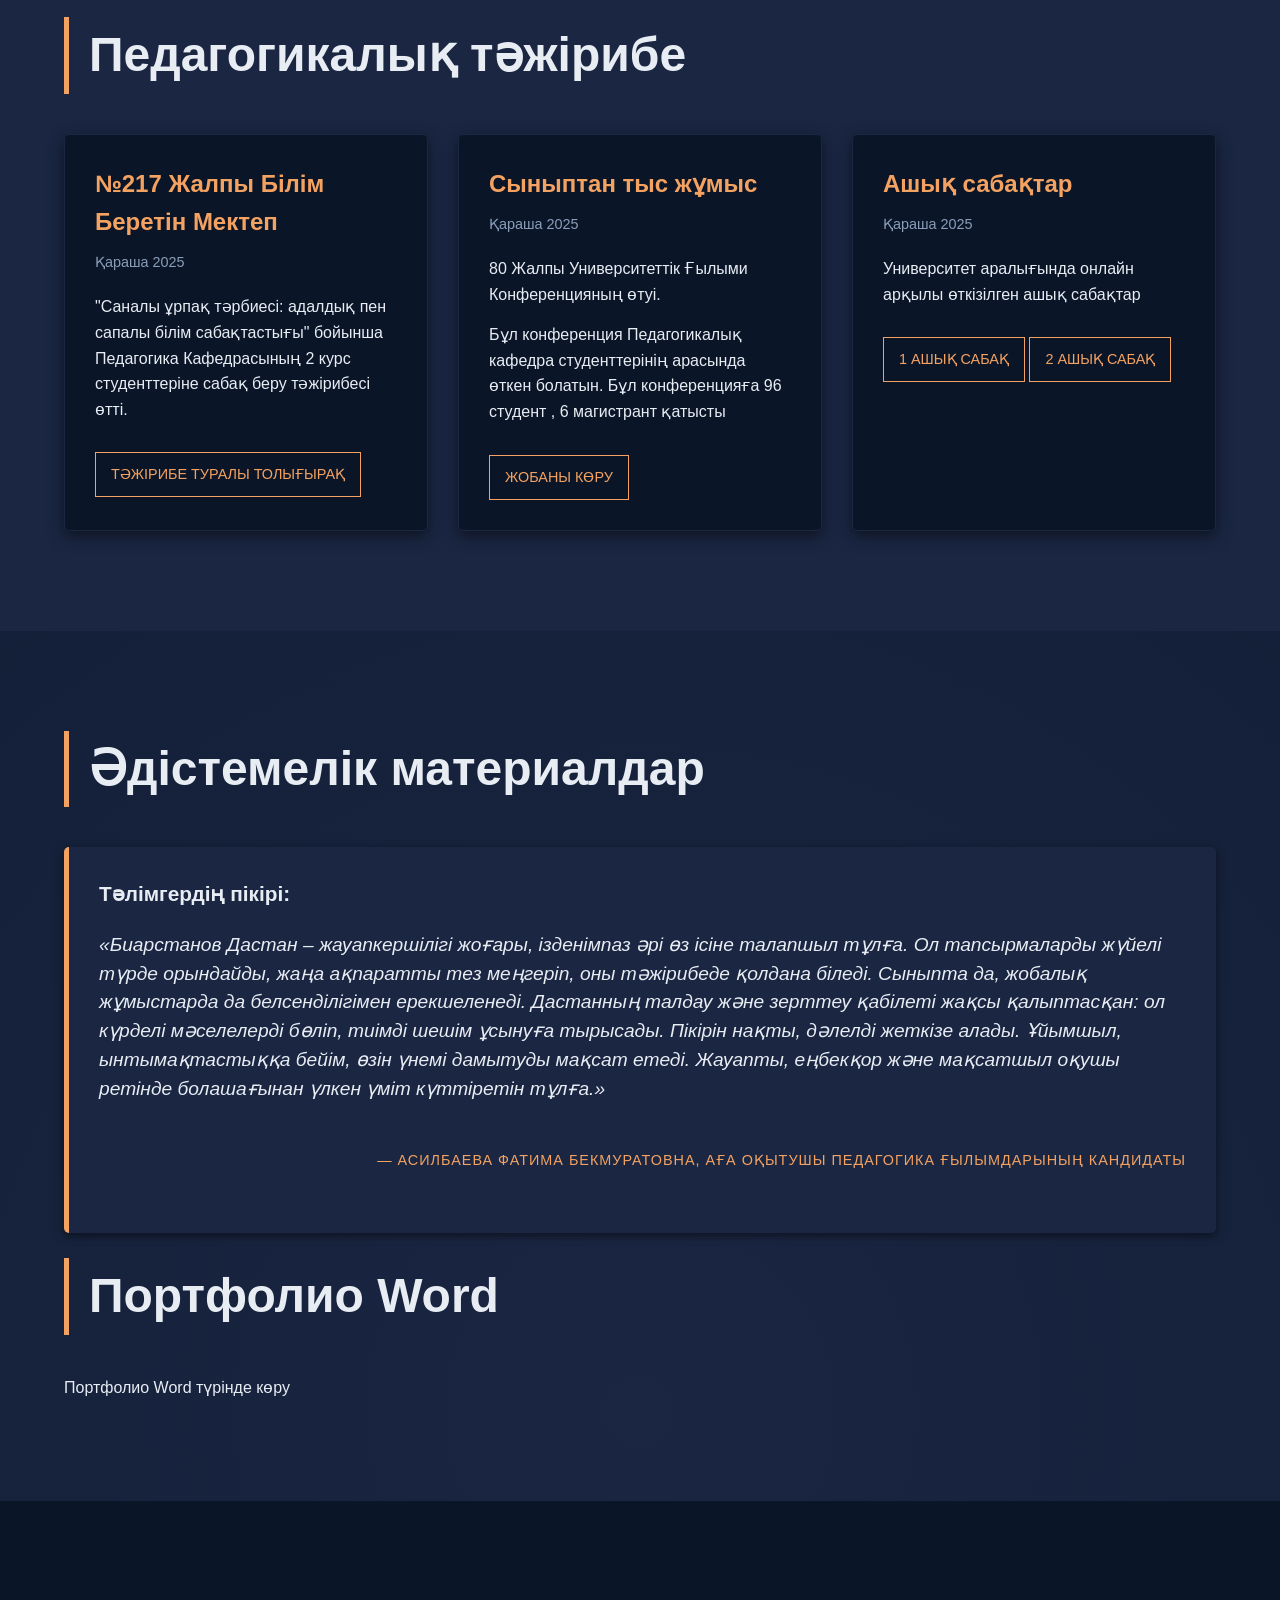
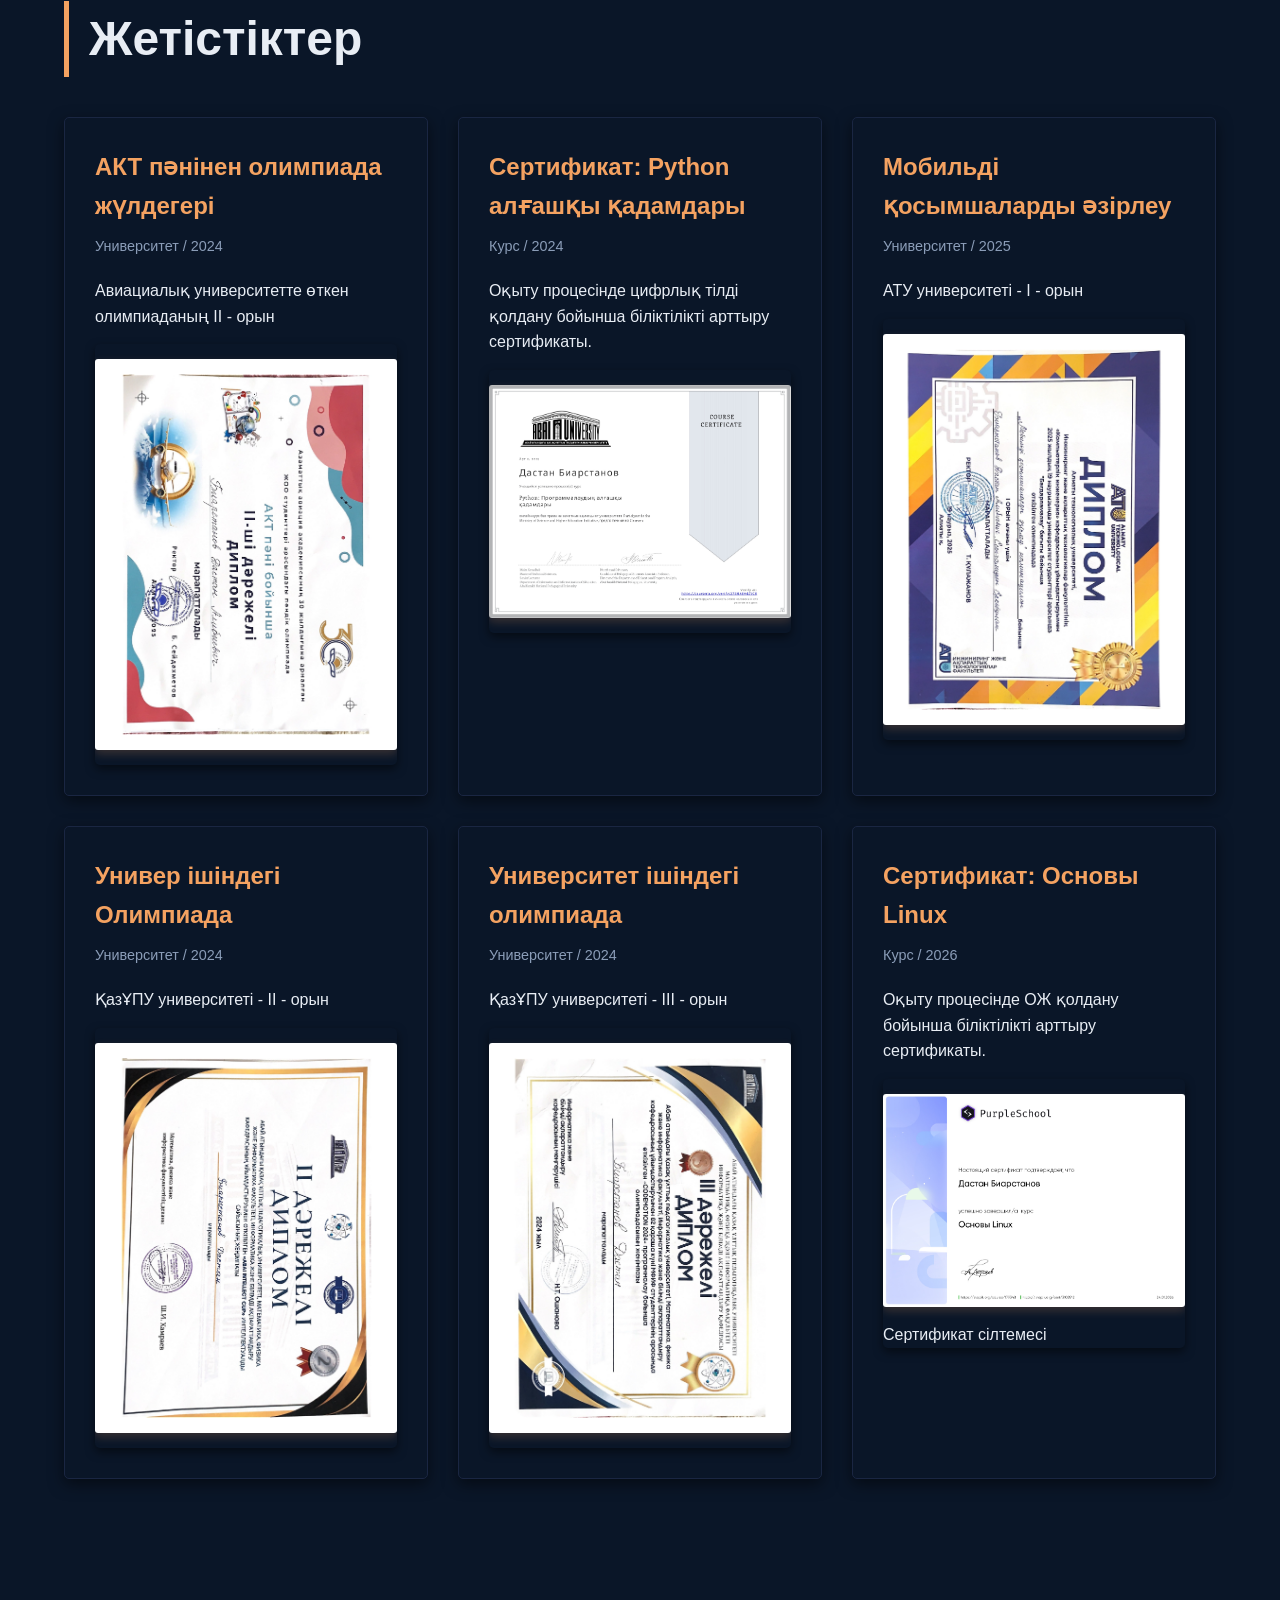
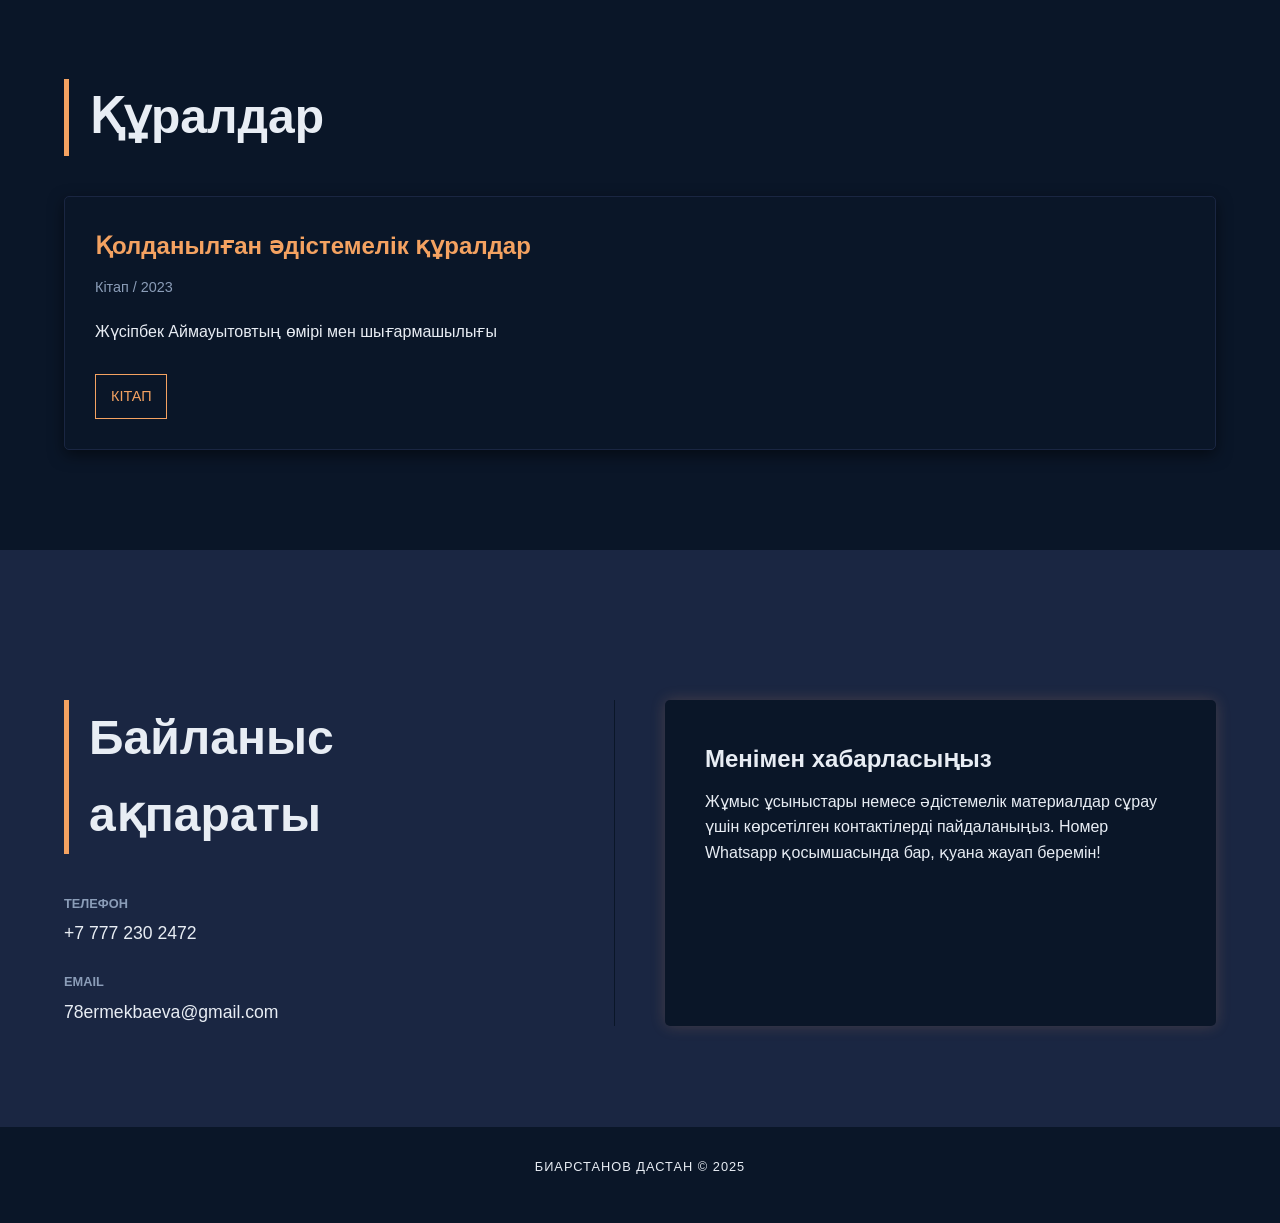
==== commit 86818cc9: "Fix HTML formatting and structure" ====
--- a/index.html
+++ b/index.html
@@ -189,9 +189,6 @@
 
                 <p class="detail-label">Email</p>
                 <p class="detail-value"><a href="mailto:78ermekbaeva@gmail.com">78ermekbaeva@gmail.com</a></p>
-
-                <p class="detail-label">Әлеуметтік желілер</p>
-                <p class="detail-value"><a href="https://t.me/kazboyorig">Telegram</a> | <a href="https://www.instagram.com/dastanguance/">Instagram</a> </p>
             </div>
 
             <div class="contact-form-placeholder">
@@ -207,4 +204,4 @@
 </footer>
 
 </body>
-</html>+</html>
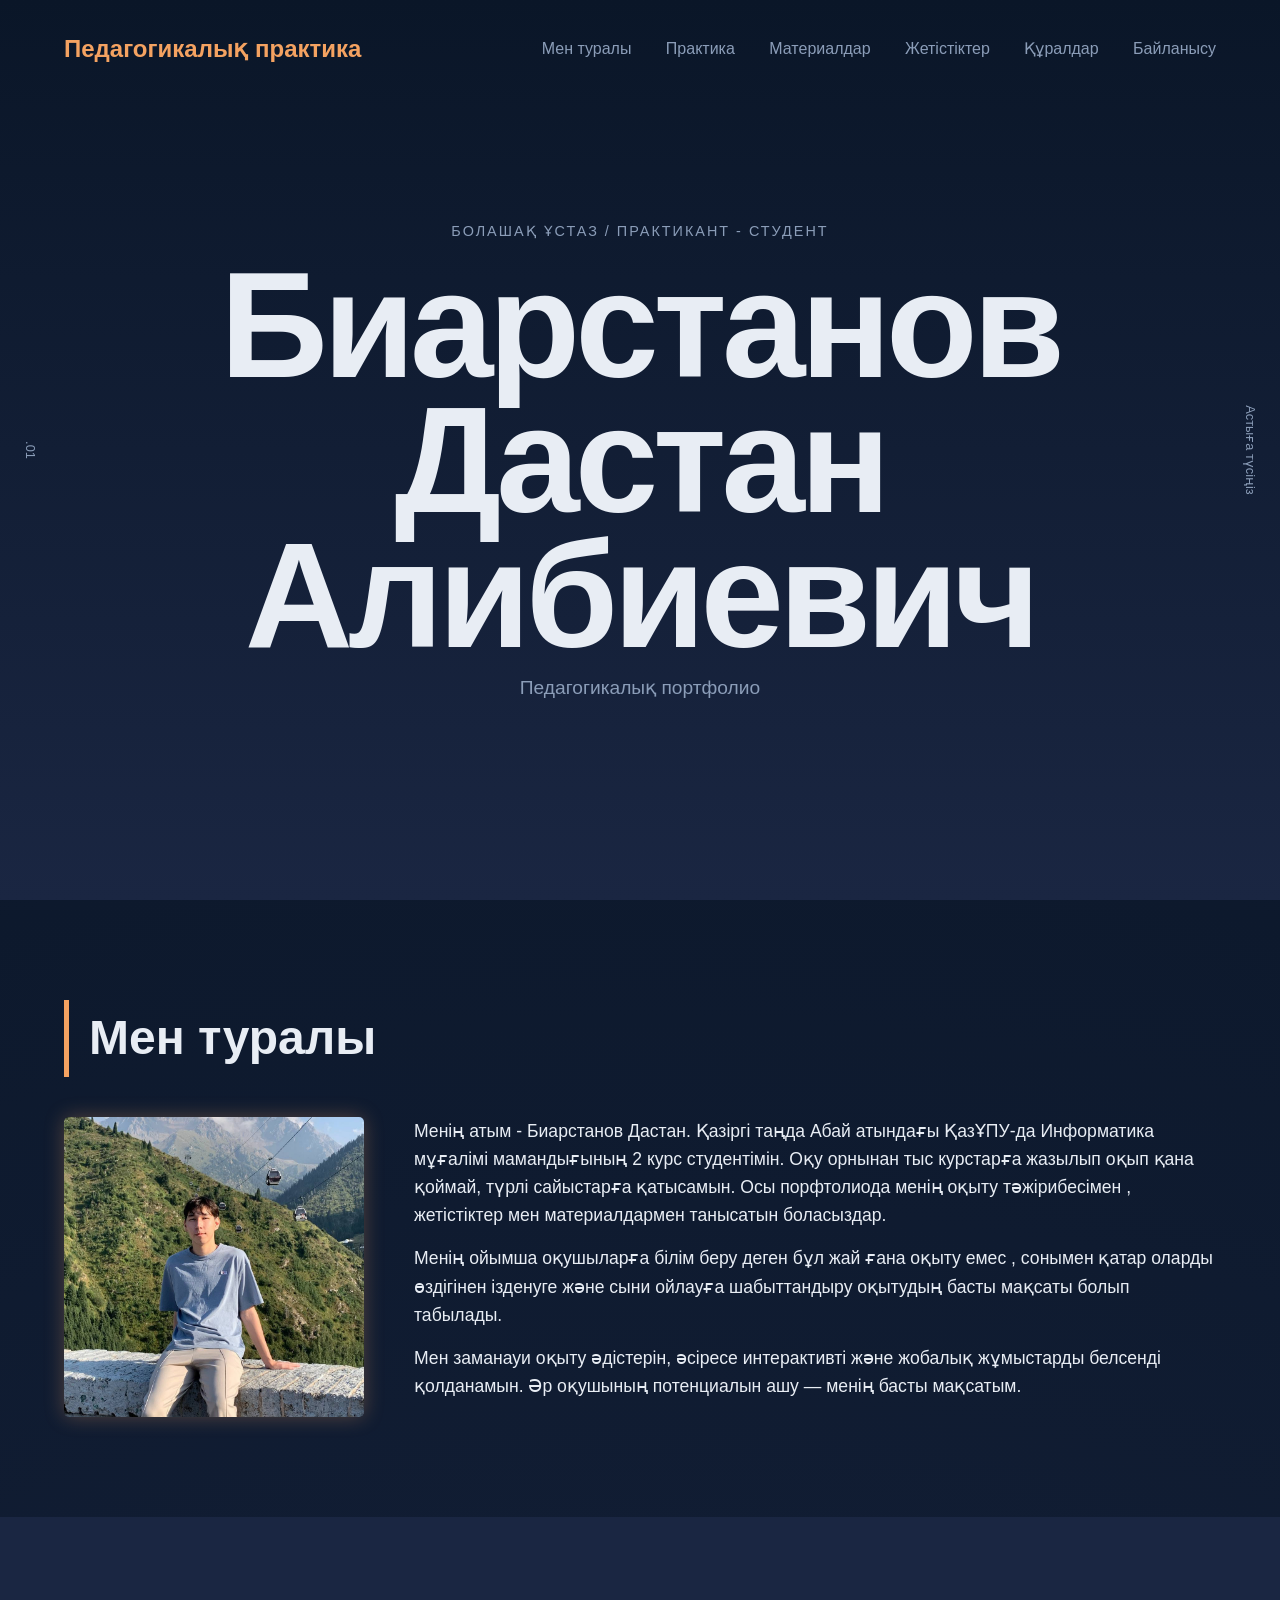
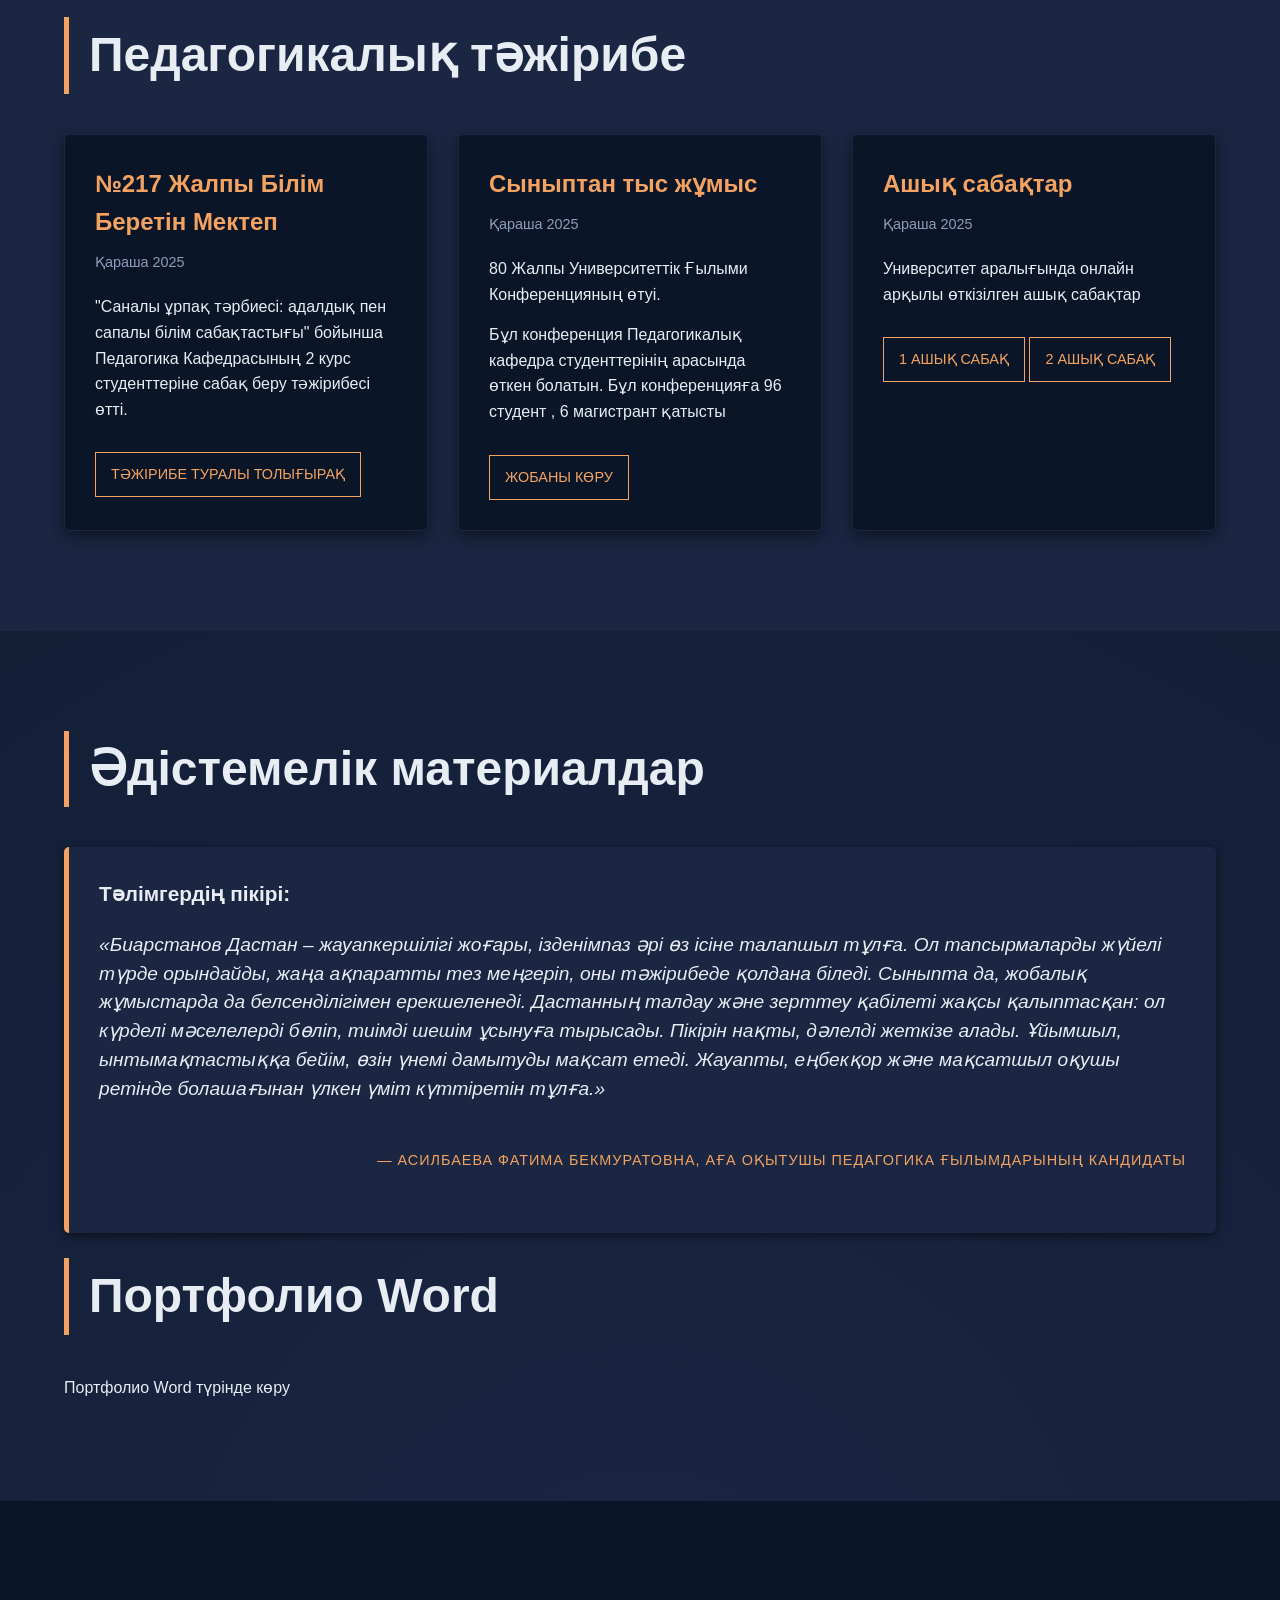
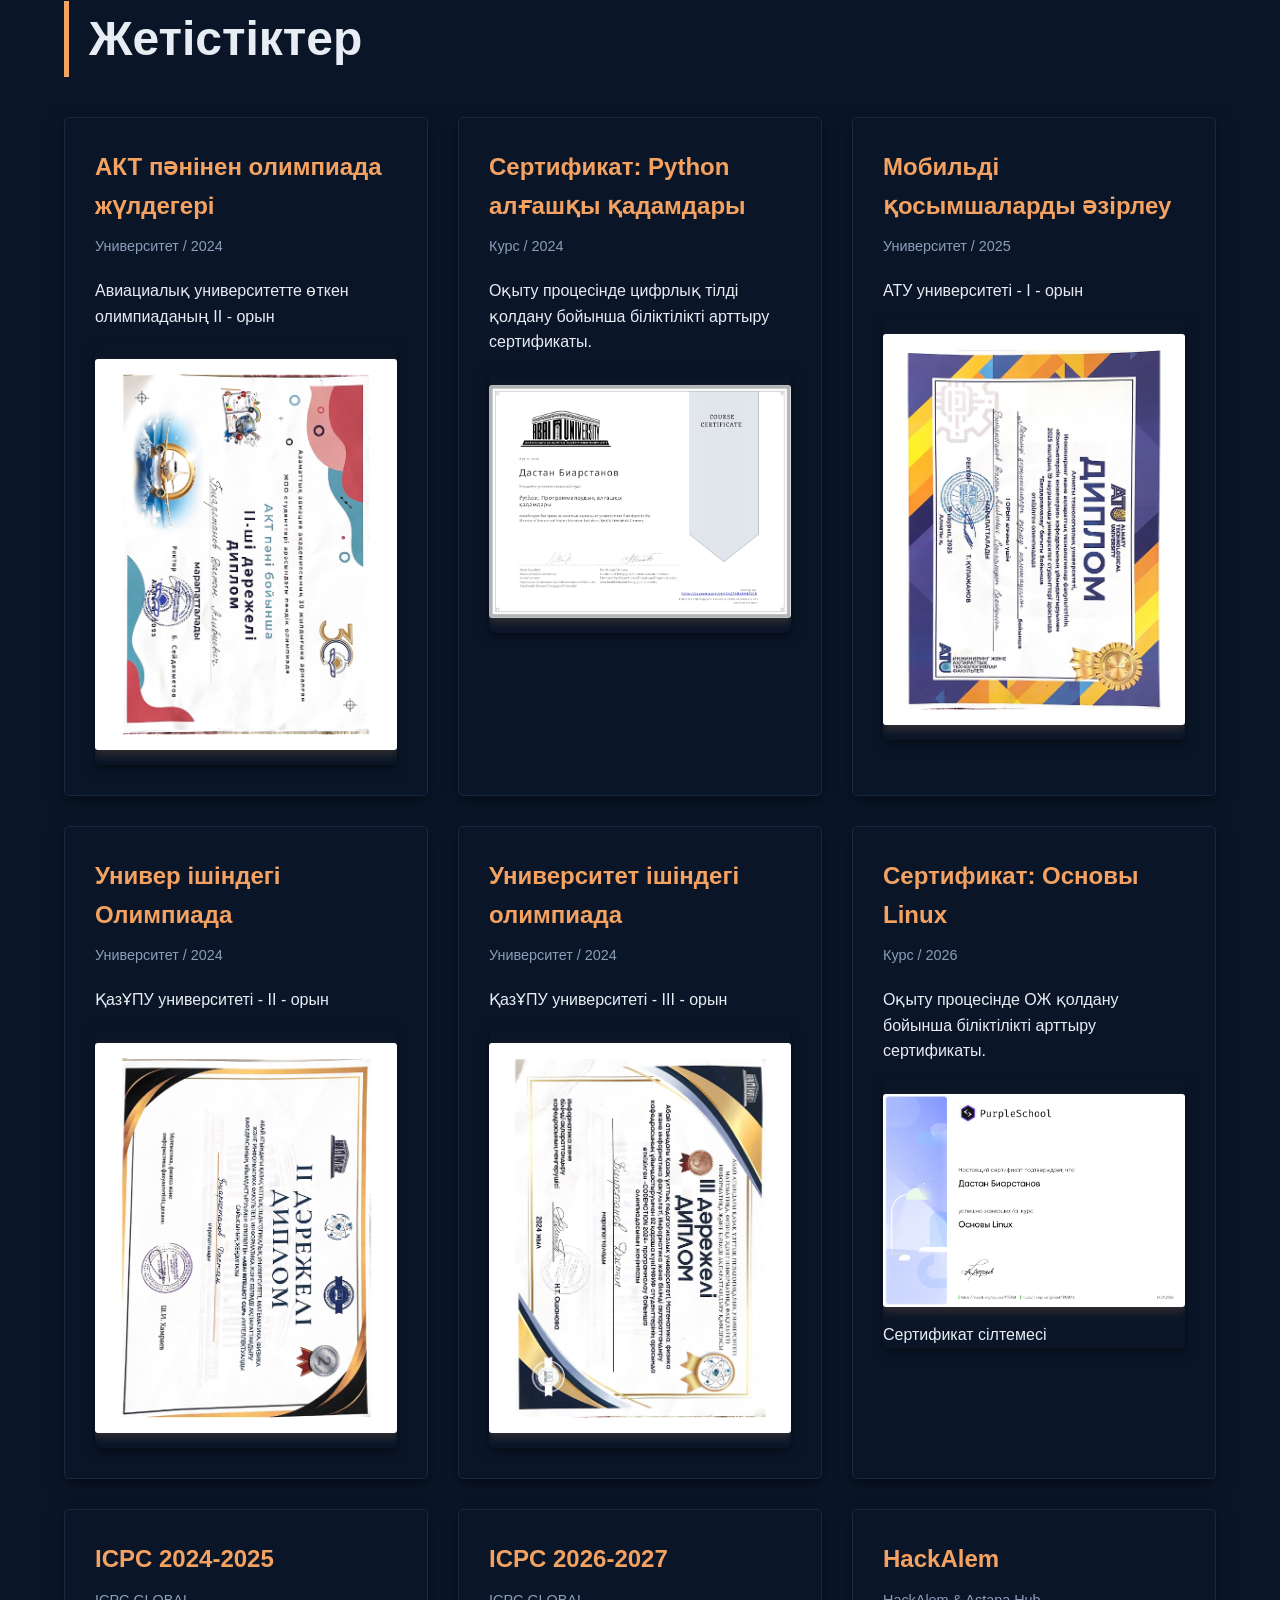
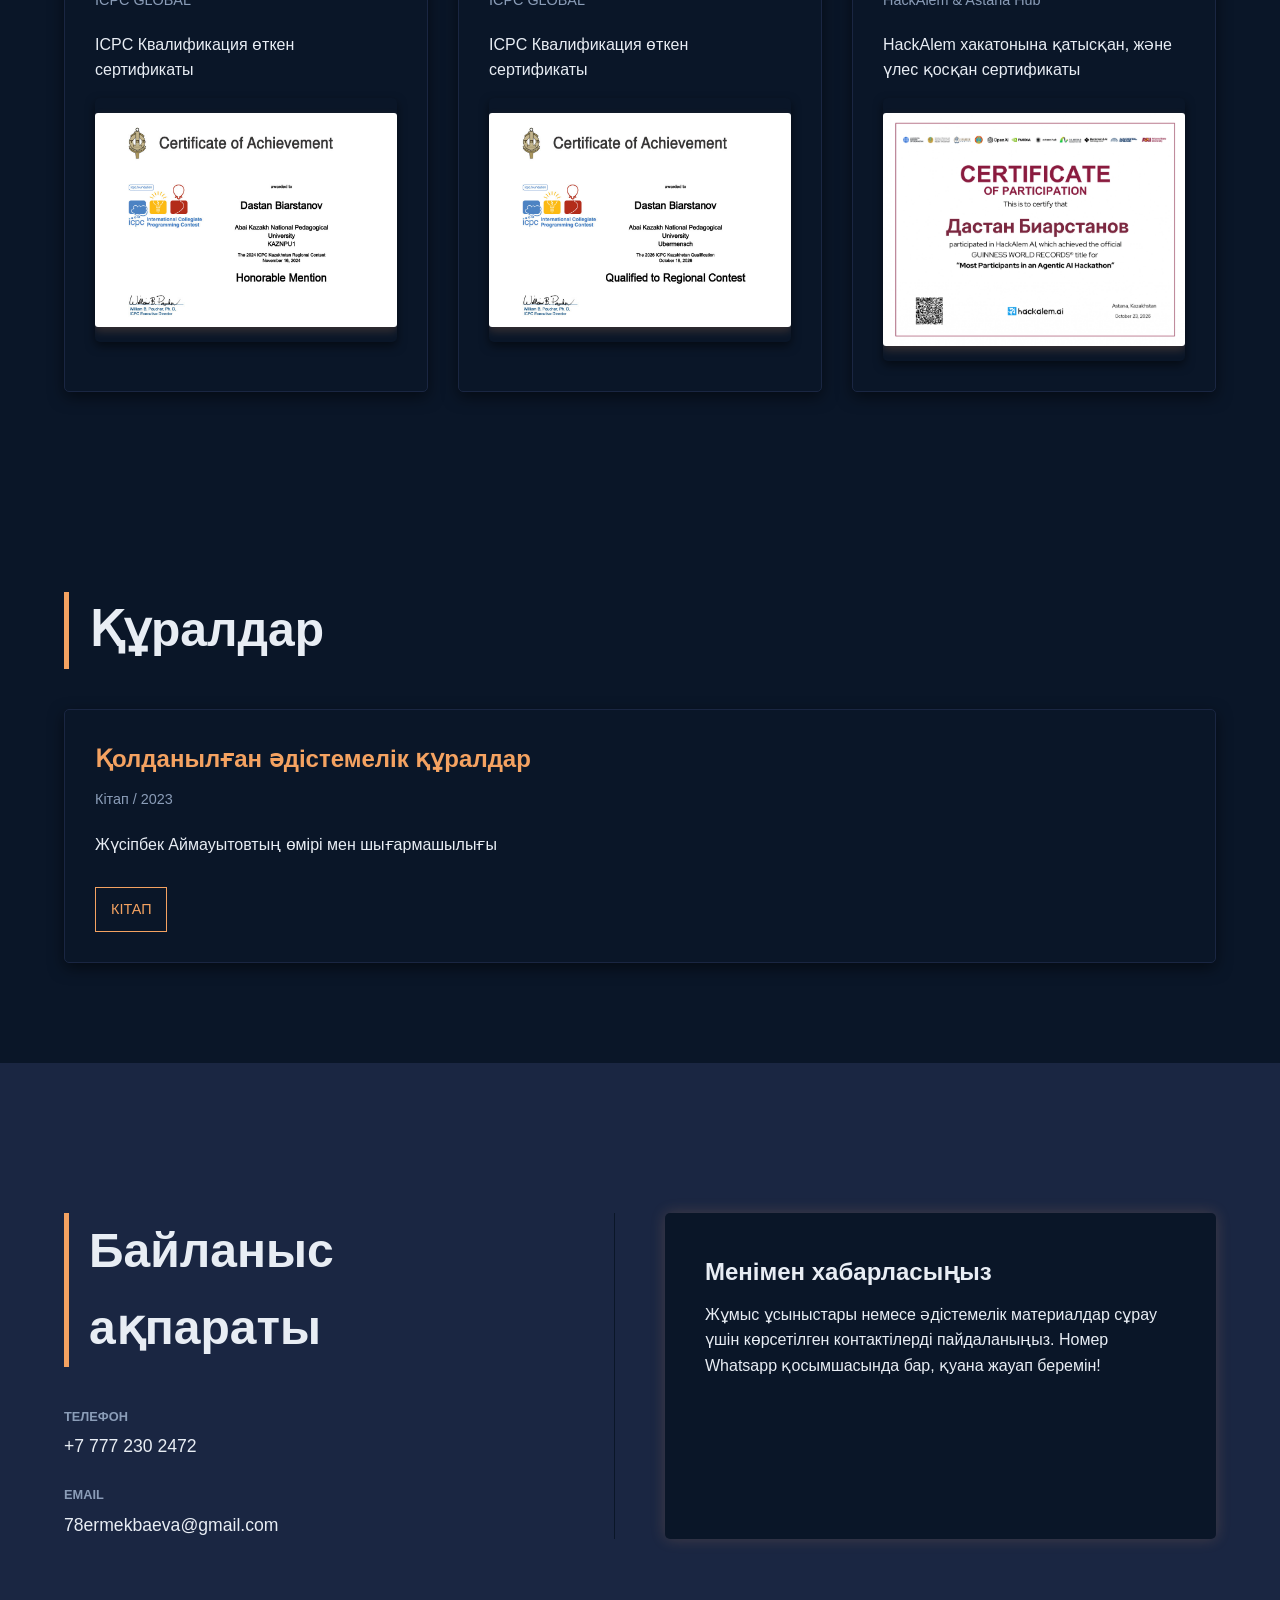
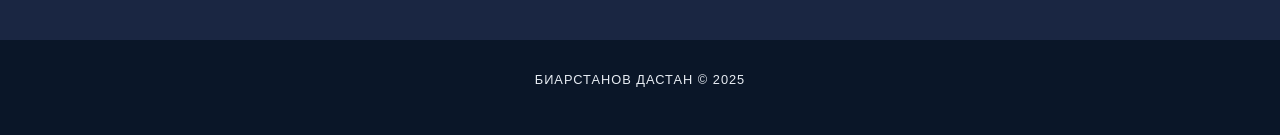
==== commit 8eb762b4: "Update index.html" ====
--- a/index.html
+++ b/index.html
@@ -3,7 +3,7 @@
 <head>
     <meta charset="UTF-8">
     <meta name="viewport" content="width=device-width, initial-scale=1.0">
-    <title>Педагогическое Портфолио | Сандыбаев Еламан</title>
+    <title>Педагогическое Портфолио | Биарстанов Дастан</title>
     <link href="css2?family=Montserrat:wght@300;400;700;900&display=swap" rel="stylesheet">
     <link rel="stylesheet" href="style.css">
 </head>
@@ -163,6 +163,36 @@
                         <a href="https://stepik.org/cert/3108912">Сертификат сілтемесі</a>
                     </div>
                 </div>
+                <div class="practice-card">
+                    <h3>ICPC 2024-2025</h3>
+                    <p class="date-info">ICPC GLOBAL</p>
+                    <p>ICPC Квалификация өткен сертификаты</p>
+                    <div class="gallery-item">
+                        <a href="images/icpc24-25.jpg" target="_blank">
+                            <img src="images/icpc24-25.jpg" alt="Презентация сәті">
+                        </a>
+                    </div>
+                </div>
+                <div class="practice-card">
+                    <h3>ICPC 2026-2027</h3>
+                    <p class="date-info">ICPC GLOBAL</p>
+                    <p>ICPC Квалификация өткен сертификаты</p>
+                    <div class="gallery-item">
+                        <a href="images/icpc26-27.jpg" target="_blank">
+                            <img src="images/icpc26-27.jpg" alt="Презентация сәті">
+                        </a>
+                    </div>
+                </div>
+                <div class="practice-card">
+                    <h3>HackAlem</h3>
+                    <p class="date-info">HackAlem & Astana Hub</p>
+                    <p>HackAlem хакатонына қатысқан, және үлес қосқан сертификаты</p>
+                    <div class="gallery-item">
+                        <a href="images/hackalem.jpg" target="_blank">
+                            <img src="images/hackalem.jpg" alt="Презентация сәті">
+                        </a>
+                    </div>
+                </div>
             </div>
         </div>
     </section>
